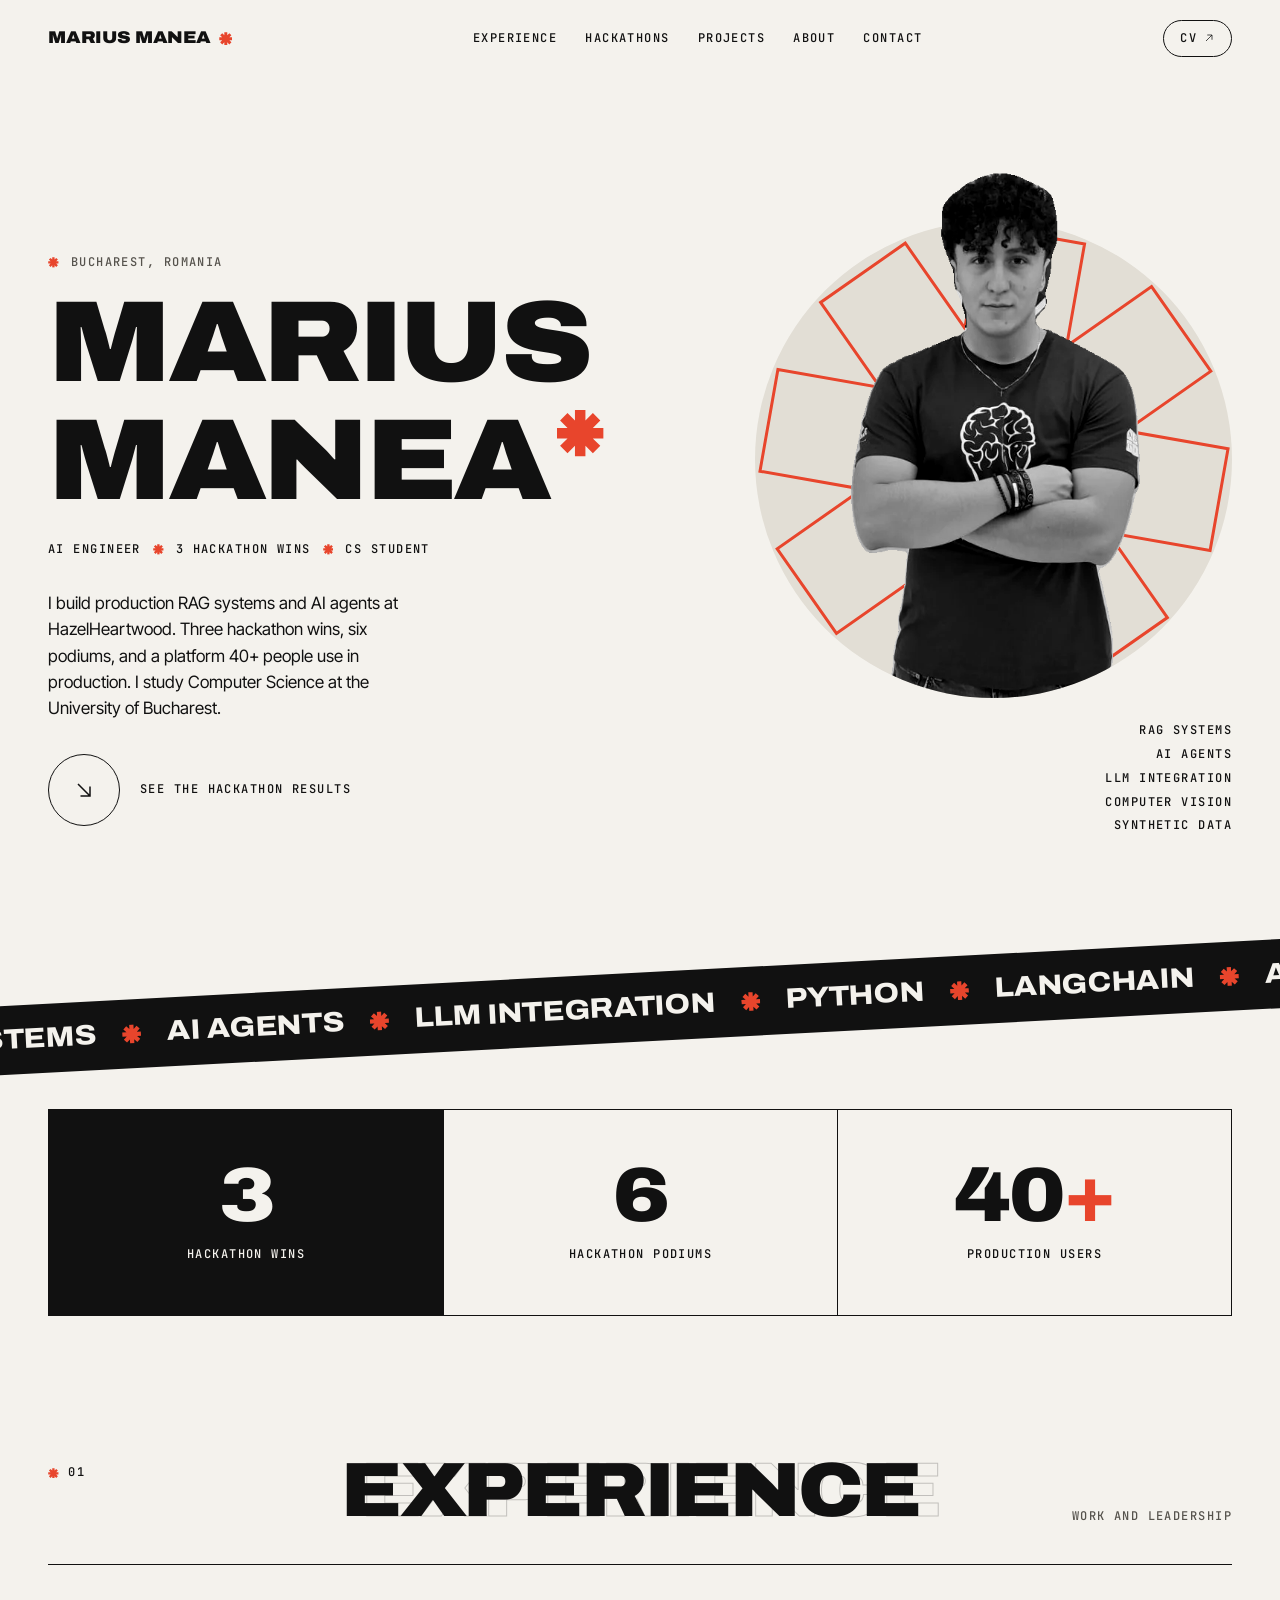
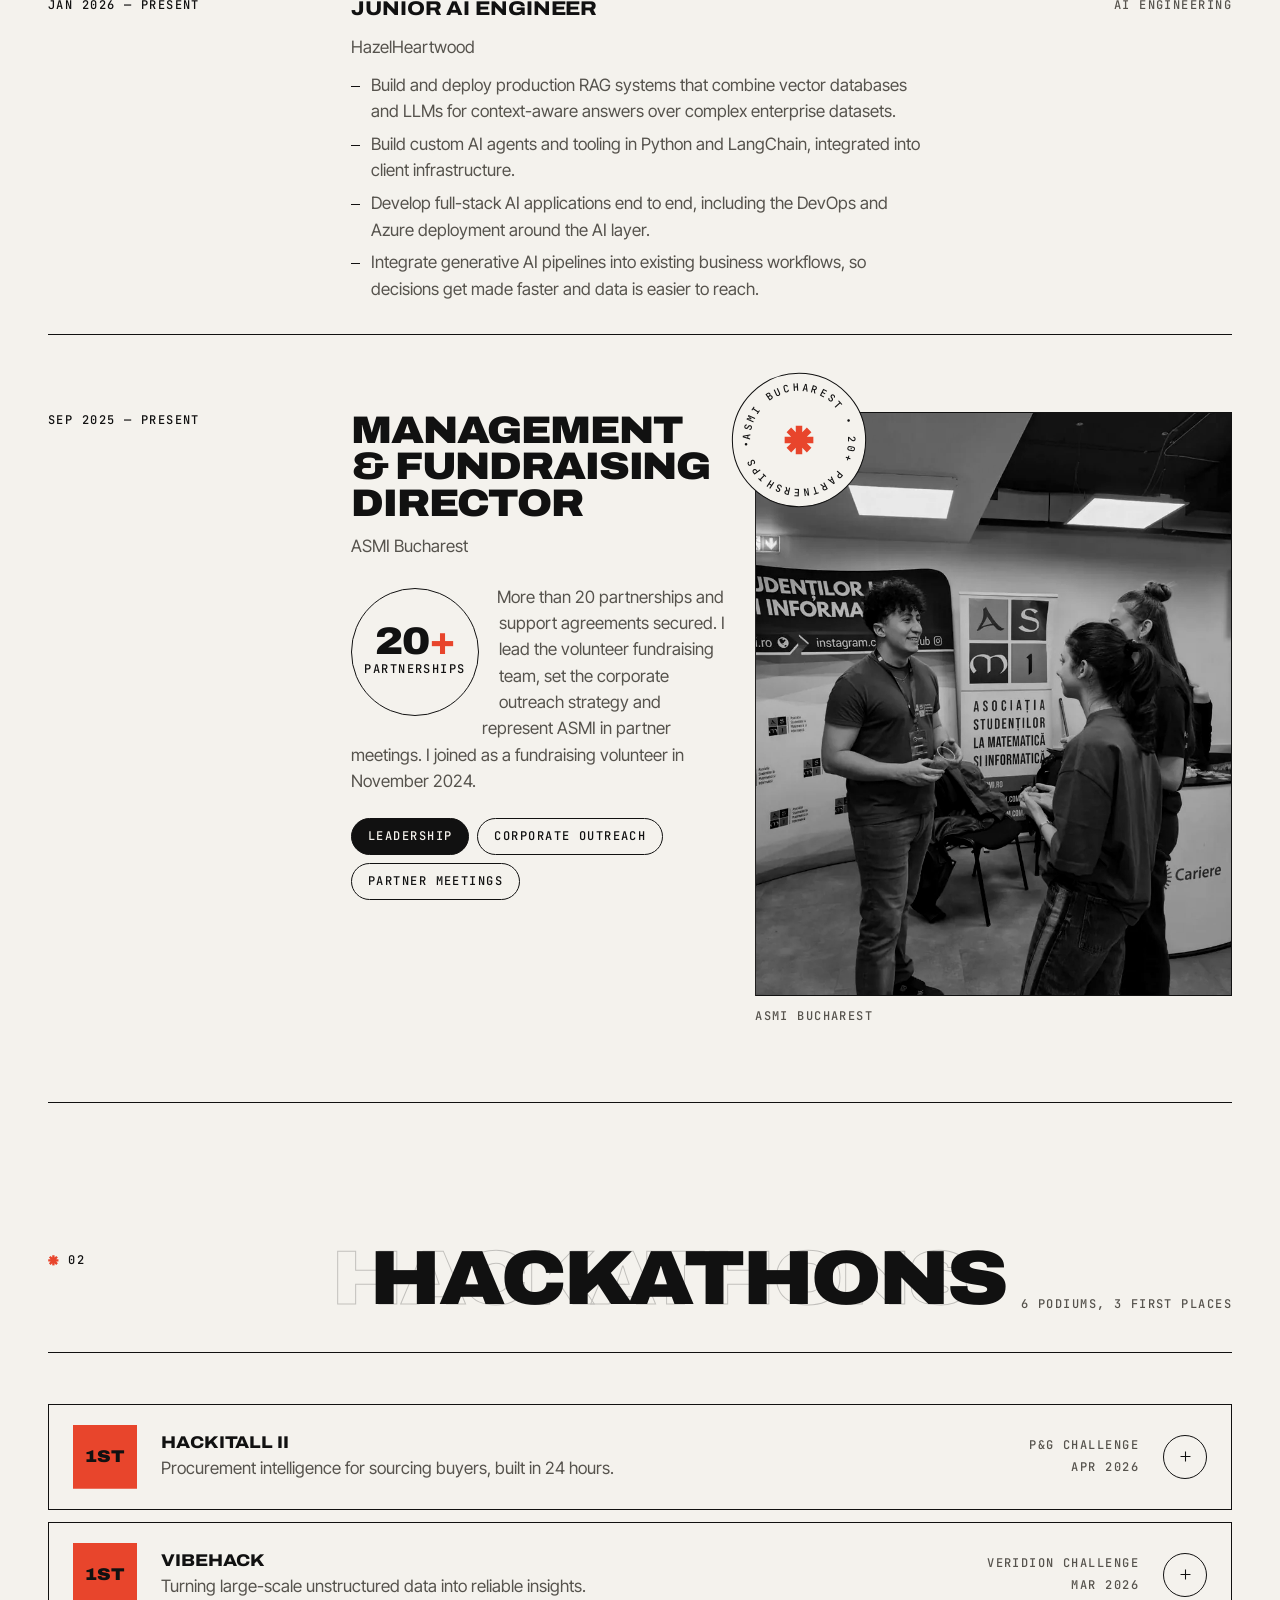
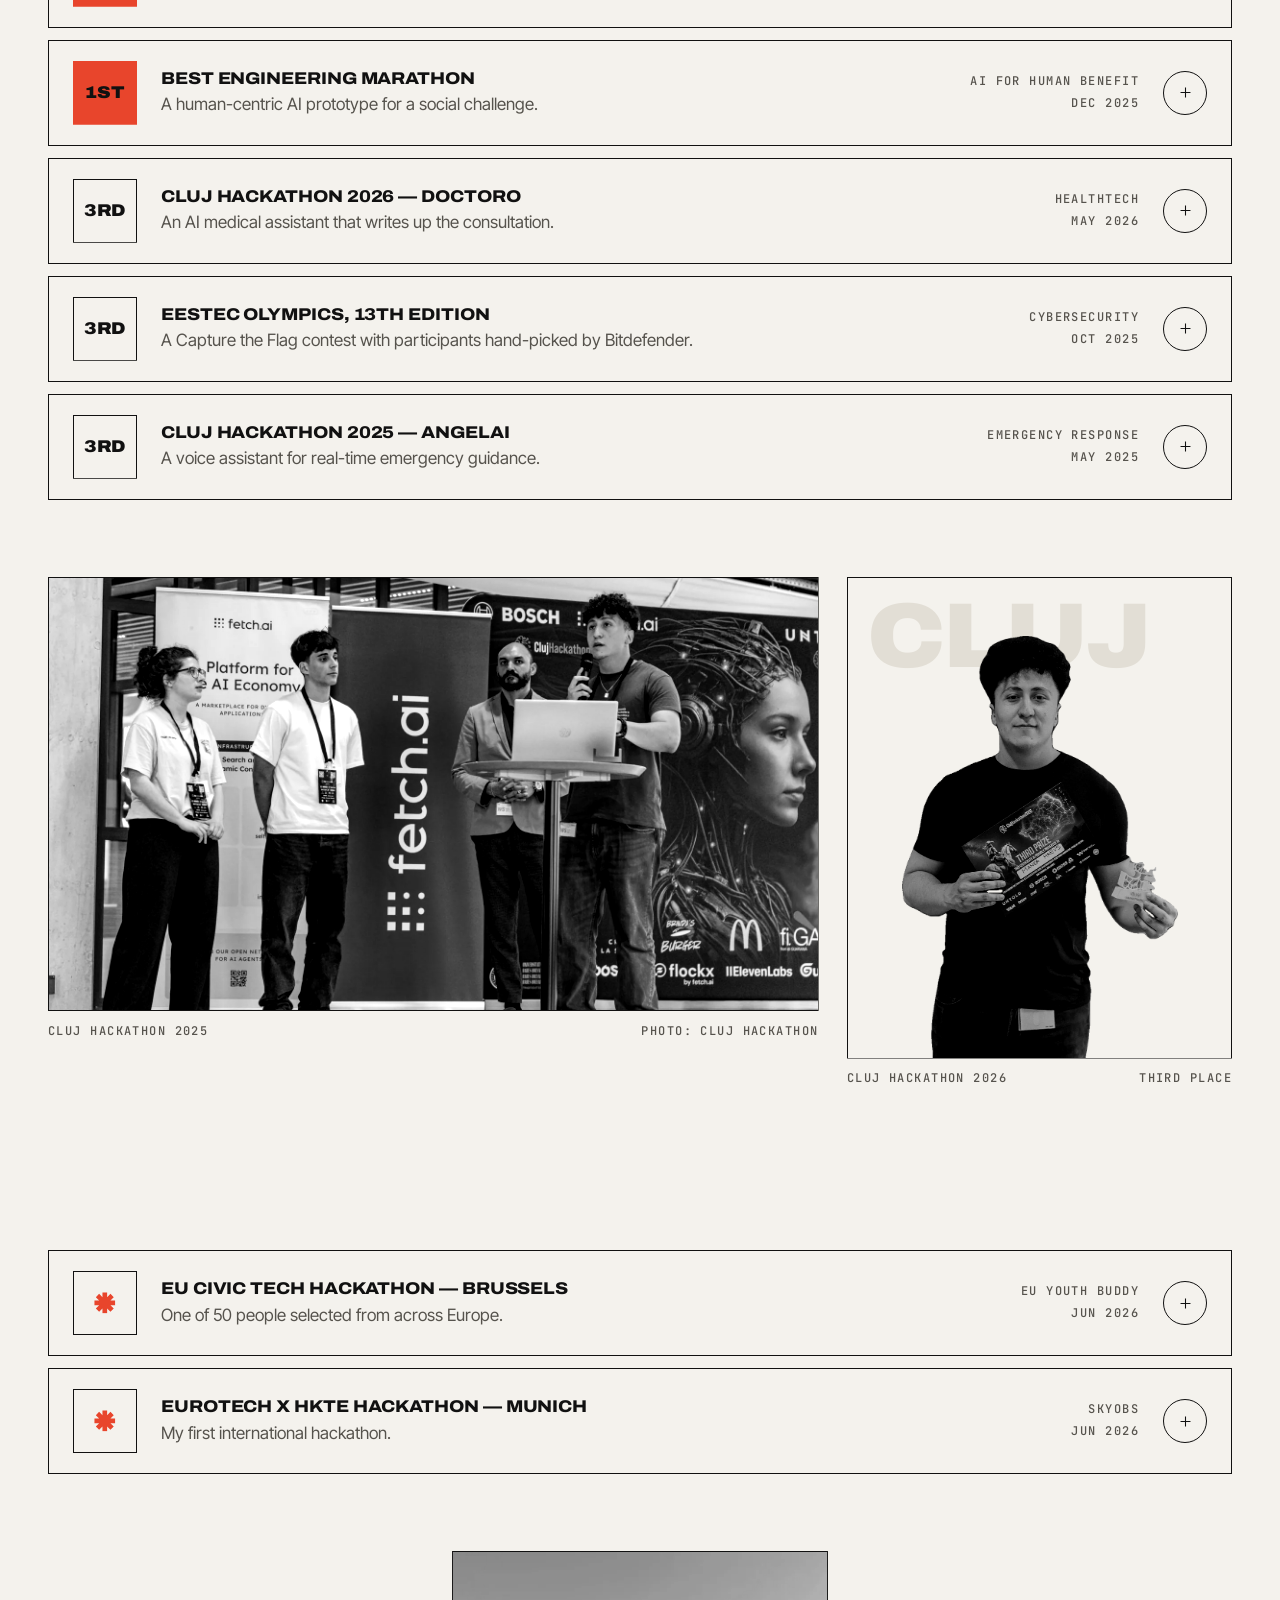
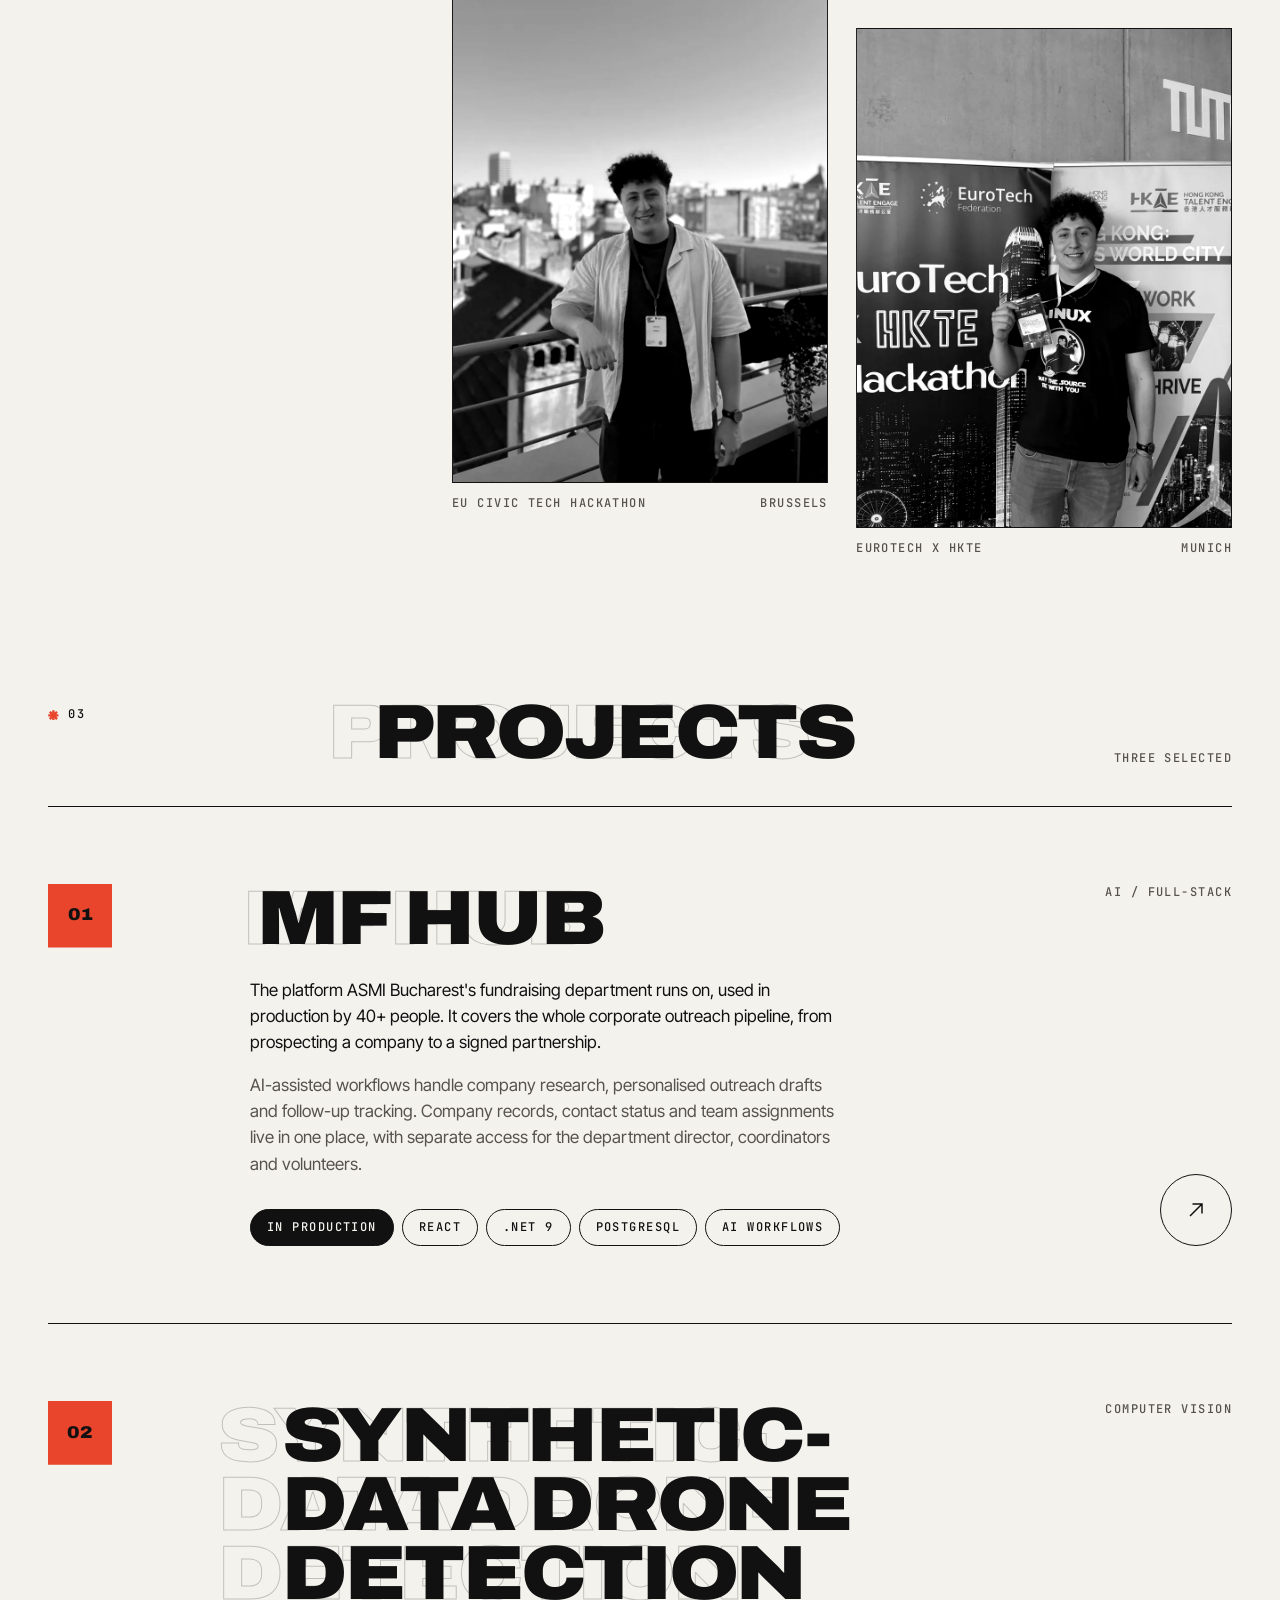
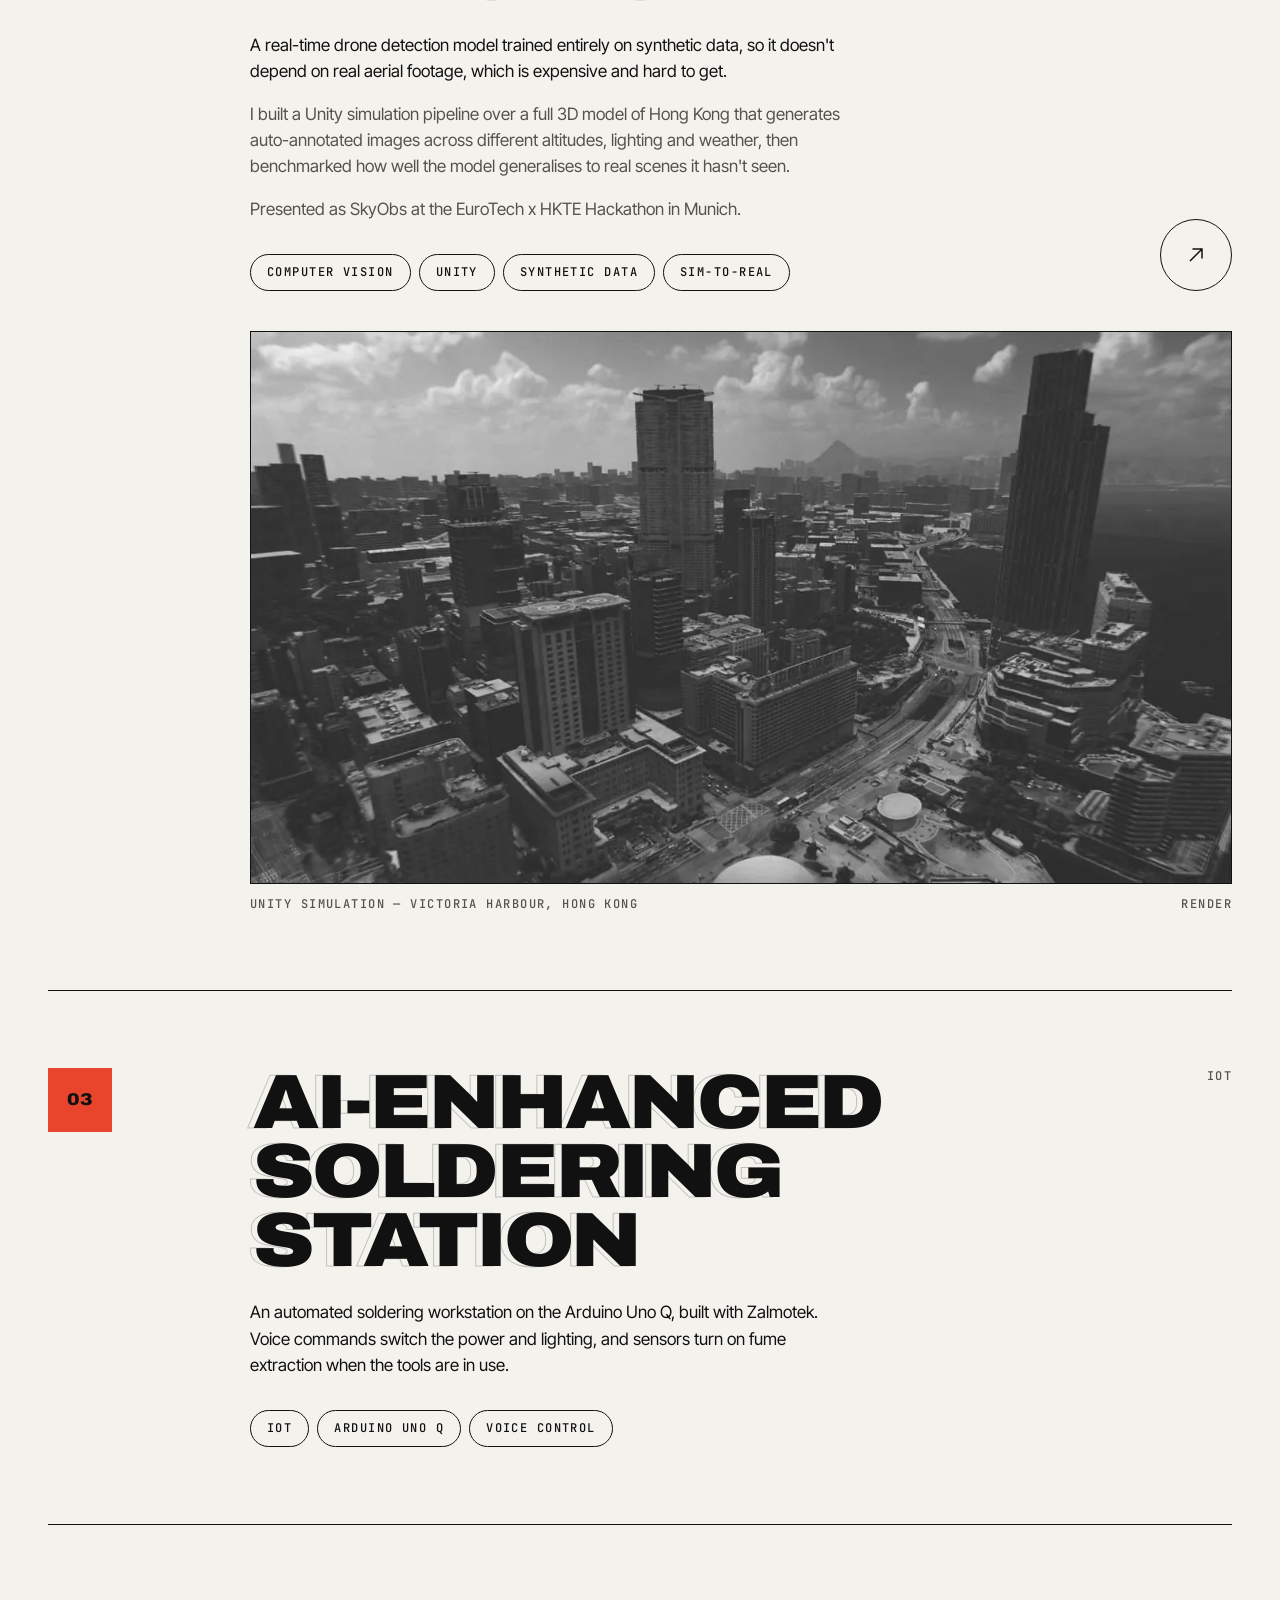
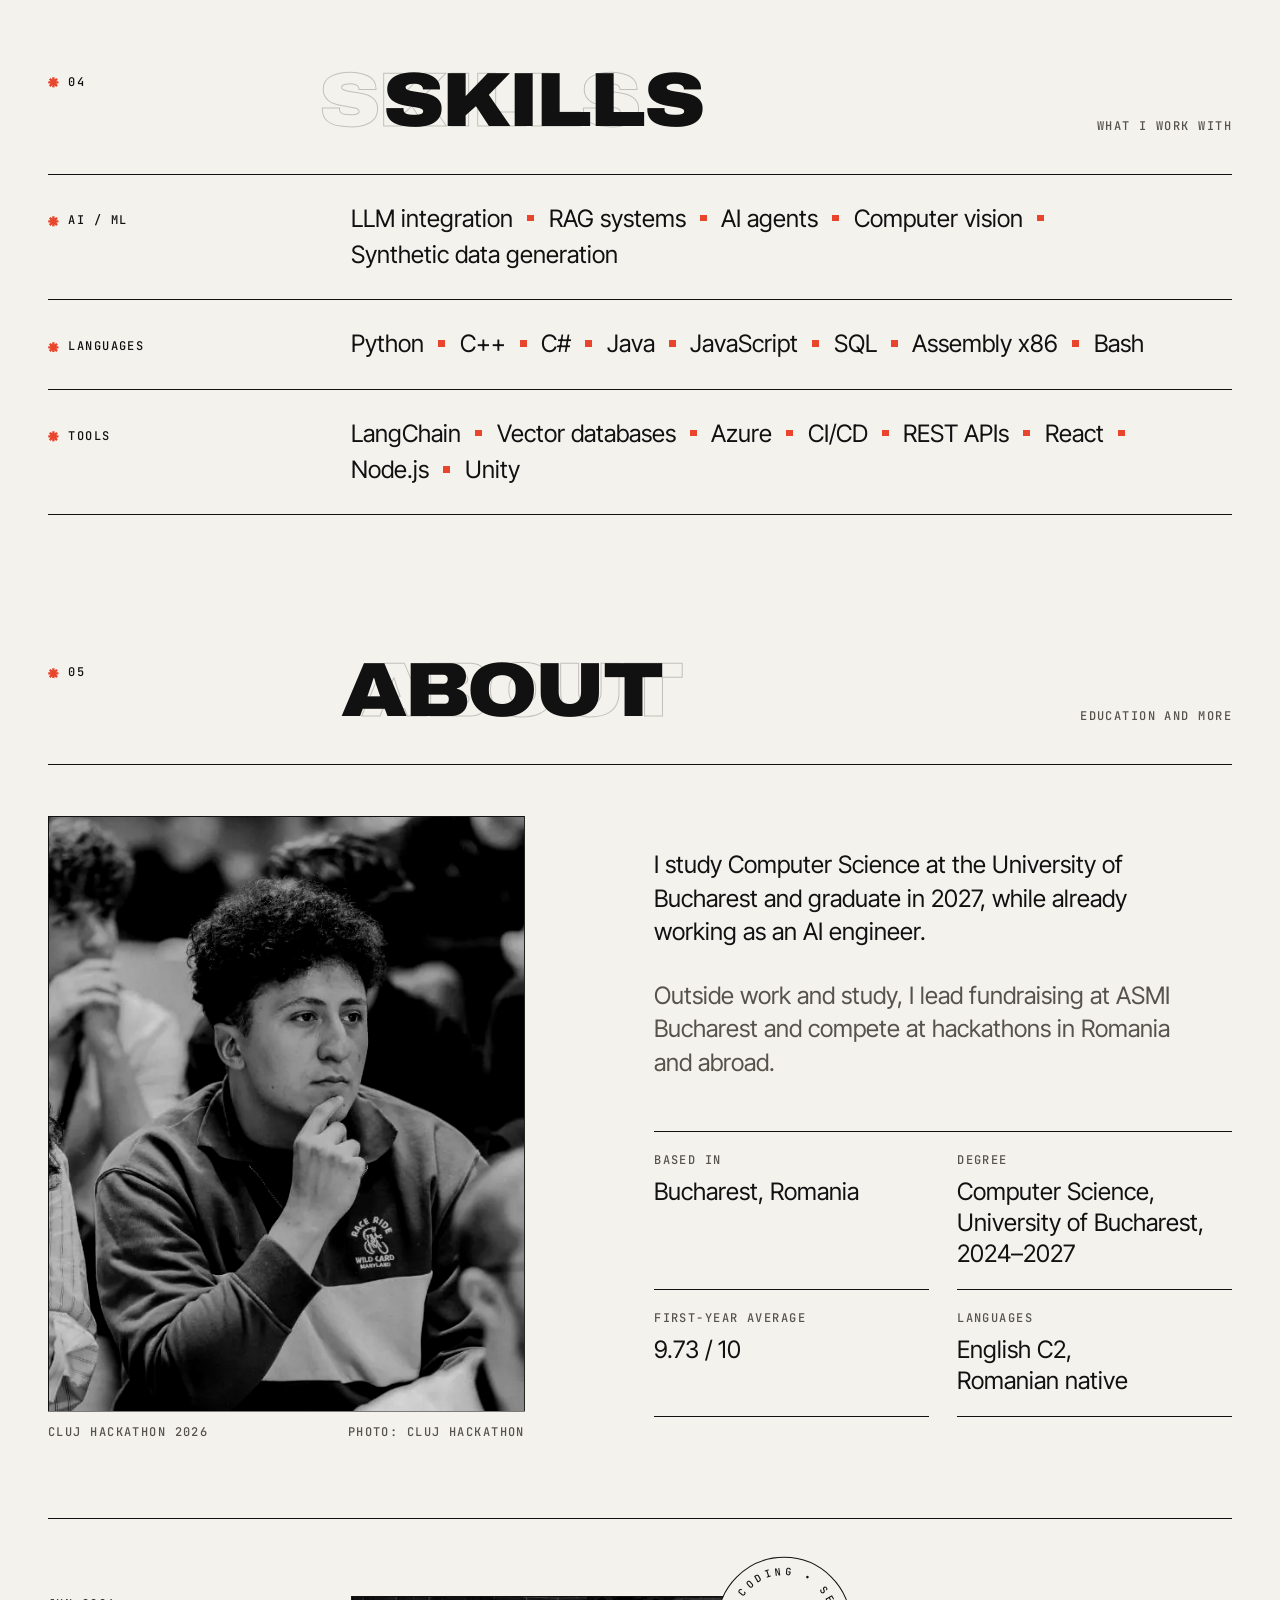
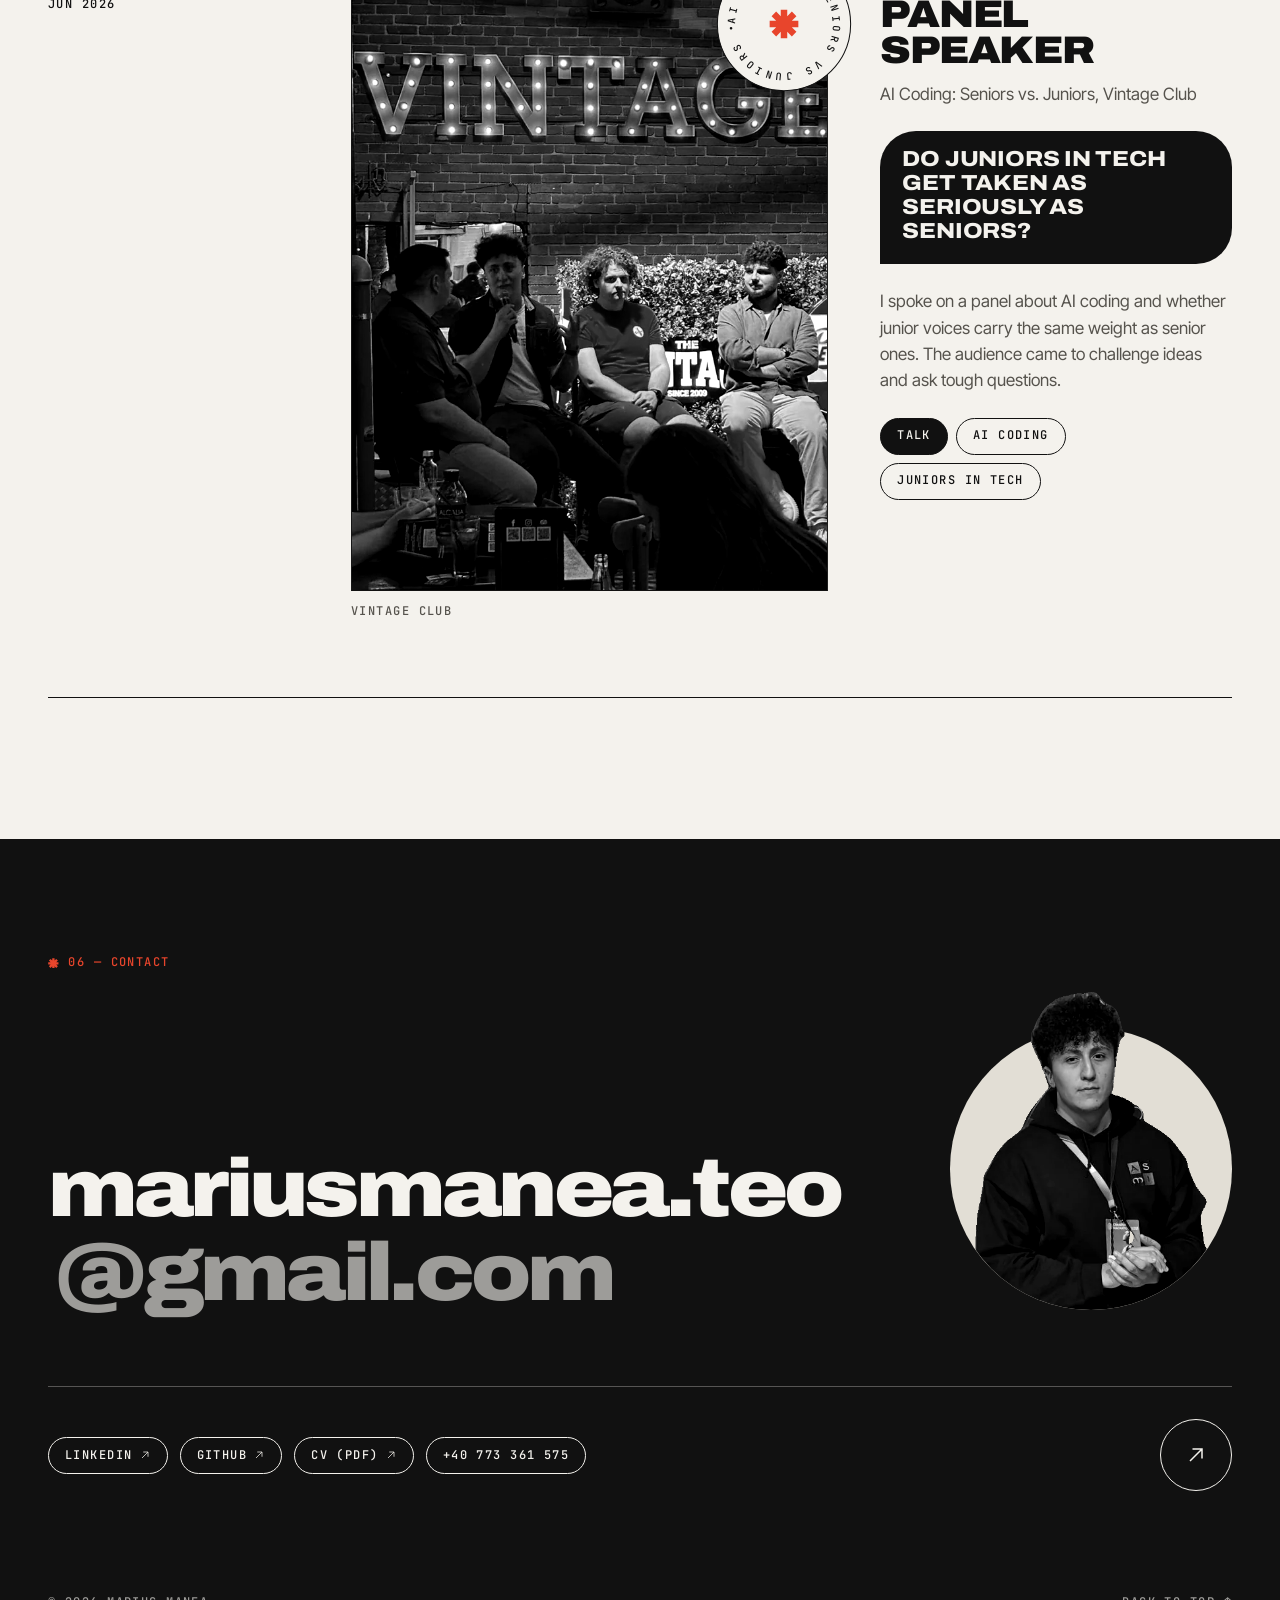
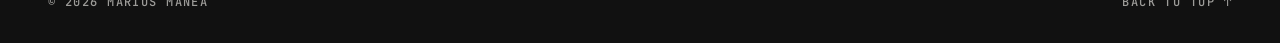
==== index.html @ e38a197a "Feature rows with shaped text, and text parallax The director and panel rows get large photos, a rot" ====
<!doctype html>
<html lang="en" class="no-js">
<head>
  <meta charset="utf-8">
  <meta name="viewport" content="width=device-width, initial-scale=1">
  <title>Marius Manea — AI Engineer in Bucharest</title>
  <meta name="description" content="Junior AI Engineer at HazelHeartwood building production RAG systems and AI agents. Three hackathon wins, six podiums. Computer Science, University of Bucharest.">
  <meta name="theme-color" content="#f4f2ed">
  <link rel="canonical" href="https://marius0g.github.io/">
  <meta property="og:type" content="website">
  <meta property="og:url" content="https://marius0g.github.io/">
  <meta property="og:title" content="Marius Manea — AI Engineer">
  <meta property="og:description" content="RAG systems, AI agents and hackathon builds. Six podiums, three first places.">
  <link rel="icon" href="assets/favicon.svg" type="image/svg+xml">
  <link rel="preload" href="assets/fonts/archivo.woff2" as="font" type="font/woff2" crossorigin>
  <link rel="preload" href="assets/fonts/inter-tight.woff2" as="font" type="font/woff2" crossorigin>
  <link rel="preload" href="assets/fonts/jetbrains-mono.woff2" as="font" type="font/woff2" crossorigin>
  <link rel="stylesheet" href="style.css">
  <script>document.documentElement.classList.replace('no-js', 'js'); if (!matchMedia('(prefers-reduced-motion: reduce)').matches) document.documentElement.classList.add('motion');</script>
  <script src="script.js" defer></script>
</head>
<body>
  <a class="skip-link label" href="#main">Skip to content</a>
  <div class="progress" aria-hidden="true"></div>

  <svg width="0" height="0" style="position:absolute" aria-hidden="true" focusable="false">
    <symbol id="i-star" viewBox="-12 -12 24 24">
      <path vector-effect="non-scaling-stroke" d="M11.5 -2.6L11.5 2.6L6.277 2.6L9.97 6.293L6.293 9.97L2.6 6.277L2.6 11.5L-2.6 11.5L-2.6 6.277L-6.293 9.97L-9.97 6.293L-6.277 2.6L-11.5 2.6L-11.5 -2.6L-6.277 -2.6L-9.97 -6.293L-6.293 -9.97L-2.6 -6.277L-2.6 -11.5L2.6 -11.5L2.6 -6.277L6.293 -9.97L9.97 -6.293L6.277 -2.6Z"/>
    </symbol>
    <symbol id="i-arrow-ne" viewBox="0 0 24 24">
      <path d="M6 18 18 6M8.5 6H18v9.5" fill="none" stroke="currentColor" stroke-width="1.5"/>
    </symbol>
    <symbol id="i-arrow-se" viewBox="0 0 24 24">
      <path d="M6 6l12 12M18 8.5V18H8.5" fill="none" stroke="currentColor" stroke-width="1.5"/>
    </symbol>
    <symbol id="i-arrow-up" viewBox="0 0 24 24">
      <path d="M12 20V4M6 10l6-6 6 6" fill="none" stroke="currentColor" stroke-width="1.5"/>
    </symbol>
    <symbol id="i-plus" viewBox="0 0 24 24">
      <path d="M12 5v14M5 12h14" fill="none" stroke="currentColor" stroke-width="1.5"/>
    </symbol>
  </svg>

  <div class="header-bar">
  <header class="site-header wrap">
    <a class="brand" href="#top">
      <span>Marius Manea</span>
      <svg class="star" aria-hidden="true" focusable="false"><use href="#i-star"/></svg>
    </a>
    <nav class="nav" id="site-nav" aria-label="Sections">
      <a class="link label" href="#experience">Experience</a>
      <a class="link label" href="#hackathons">Hackathons</a>
      <a class="link label" href="#projects">Projects</a>
      <a class="link label" href="#about">About</a>
      <a class="link label" href="#contact">Contact</a>
    </nav>
    <div class="header-actions">
      <a class="pill label" href="documents/marius-manea-cv.pdf" target="_blank" rel="noopener">
        CV <svg class="icon" aria-hidden="true" focusable="false"><use href="#i-arrow-ne"/></svg>
      </a>
      <button class="nav-toggle label" type="button" aria-expanded="false" aria-controls="site-nav">Menu</button>
    </div>
  </header>
  </div>

  <main id="main">

    <!-- Hero -->
    <section class="hero wrap" id="top" aria-labelledby="hero-title">
      <div class="hero__text">
        <p class="hero__eyebrow label muted">
          <svg class="star" aria-hidden="true" focusable="false"><use href="#i-star"/></svg>
          Bucharest, Romania
        </p>
        <h1 class="hero__title display" id="hero-title">
          <span class="mask" data-drift-line="-1"><span class="mask__inner">Marius</span></span>
          <span class="mask" data-drift-line="1"><span class="mask__inner">Manea<svg class="star" aria-hidden="true" focusable="false"><use href="#i-star"/></svg></span></span>
        </h1>
        <p class="hero__roles label">
          <span>AI Engineer</span>
          <svg class="star" aria-hidden="true" focusable="false"><use href="#i-star"/></svg>
          <span>3 hackathon wins</span>
          <svg class="star" aria-hidden="true" focusable="false"><use href="#i-star"/></svg>
          <span>CS Student</span>
        </p>
        <p class="hero__lede">I build production RAG systems and AI agents at HazelHeartwood. Three hackathon wins, six podiums, and a platform 40+ people use in production. I study Computer Science at the University of Bucharest.</p>
        <div class="hero__actions">
          <a class="btn-circle" href="#experience" aria-label="Scroll to Experience">
            <svg class="icon" aria-hidden="true" focusable="false"><use href="#i-arrow-se"/></svg>
          </a>
          <a class="link label" href="#hackathons">See the hackathon results</a>
        </div>
      </div>

      <div class="hero__media">
        <figure class="portrait" style="--portrait-width: 78%">
          <div class="portrait__disc"></div>
          <svg class="portrait__star" aria-hidden="true" focusable="false"><use href="#i-star"/></svg>
          <div class="portrait__clip">
            <picture>
              <source srcset="assets/img/portrait-marius.webp" type="image/webp">
              <img src="assets/img/portrait-marius.png" width="500" height="750" alt="Marius Manea standing with his arms crossed, wearing a dark T-shirt" fetchpriority="high">
            </picture>
          </div>
        </figure>
        <ul class="hero__focus label" aria-label="Focus areas">
          <li>RAG systems</li>
          <li>AI agents</li>
          <li>LLM integration</li>
          <li>Computer vision</li>
          <li>Synthetic data</li>
        </ul>
      </div>
    </section>

    <!-- Marquee (decorative; the same terms are listed under Skills) -->
    <div class="marquee" aria-hidden="true">
      <div class="marquee__band">
        <div class="marquee__track">
          <ul class="marquee__list">
            <li>RAG systems <svg class="star"><use href="#i-star"/></svg></li>
            <li>AI agents <svg class="star"><use href="#i-star"/></svg></li>
            <li>LLM integration <svg class="star"><use href="#i-star"/></svg></li>
            <li>Python <svg class="star"><use href="#i-star"/></svg></li>
            <li>LangChain <svg class="star"><use href="#i-star"/></svg></li>
            <li>Azure <svg class="star"><use href="#i-star"/></svg></li>
            <li>Computer vision <svg class="star"><use href="#i-star"/></svg></li>
            <li>Synthetic data <svg class="star"><use href="#i-star"/></svg></li>
            <li>Unity <svg class="star"><use href="#i-star"/></svg></li>
            <li>React <svg class="star"><use href="#i-star"/></svg></li>
            <li>Node.js <svg class="star"><use href="#i-star"/></svg></li>
            <li>C++ <svg class="star"><use href="#i-star"/></svg></li>
          </ul>
          <ul class="marquee__list">
            <li>RAG systems <svg class="star"><use href="#i-star"/></svg></li>
            <li>AI agents <svg class="star"><use href="#i-star"/></svg></li>
            <li>LLM integration <svg class="star"><use href="#i-star"/></svg></li>
            <li>Python <svg class="star"><use href="#i-star"/></svg></li>
            <li>LangChain <svg class="star"><use href="#i-star"/></svg></li>
            <li>Azure <svg class="star"><use href="#i-star"/></svg></li>
            <li>Computer vision <svg class="star"><use href="#i-star"/></svg></li>
            <li>Synthetic data <svg class="star"><use href="#i-star"/></svg></li>
            <li>Unity <svg class="star"><use href="#i-star"/></svg></li>
            <li>React <svg class="star"><use href="#i-star"/></svg></li>
            <li>Node.js <svg class="star"><use href="#i-star"/></svg></li>
            <li>C++ <svg class="star"><use href="#i-star"/></svg></li>
          </ul>
        </div>
      </div>
    </div>

    <!-- Numbers -->
    <div class="stats-wrap wrap">
      <ul class="stats" aria-label="In numbers" data-reveal="stats">
        <li class="stat stat--ink"><span class="stat__num display">3</span><span class="label">Hackathon wins</span></li>
        <li class="stat"><span class="stat__num display">6</span><span class="label">Hackathon podiums</span></li>
        <li class="stat"><span class="stat__num display">40<span>+</span></span><span class="label">Production users</span></li>
      </ul>
    </div>

    <!-- Experience -->
    <section class="section wrap" id="experience" aria-labelledby="experience-title">
      <header class="section__head" data-reveal="head">
        <p class="section__index label"><svg class="star" aria-hidden="true" focusable="false"><use href="#i-star"/></svg> 01</p>
        <h2 class="section__title display" id="experience-title" data-drift data-ghost="Experience"><span class="mask"><span class="mask__inner">Experience</span></span></h2>
        <p class="section__aside label">Work and leadership</p>
      </header>

      <article class="row" data-reveal>
        <p class="row__when label">Jan 2026 — Present</p>
        <div class="row__main">
          <h3 class="row__title">Junior AI Engineer</h3>
          <p class="row__org">HazelHeartwood</p>
          <ul>
            <li>Build and deploy production RAG systems that combine vector databases and LLMs for context-aware answers over complex enterprise datasets.</li>
            <li>Build custom AI agents and tooling in Python and LangChain, integrated into client infrastructure.</li>
            <li>Develop full-stack AI applications end to end, including the DevOps and Azure deployment around the AI layer.</li>
            <li>Integrate generative AI pipelines into existing business workflows, so decisions get made faster and data is easier to reach.</li>
          </ul>
        </div>
        <div class="row__side"><p class="label muted">AI engineering</p></div>
      </article>

      <article class="row row--feature" data-reveal>
        <p class="row__when label">Sep 2025 — Present</p>
        <div class="feature__text">
          <h3 class="feature__title display">Management &amp; Fundraising Director</h3>
          <p class="row__org">ASMI Bucharest</p>
          <div class="feature__body">
            <div class="stat-disc" aria-hidden="true">
              <span class="stat-disc__num display">20<span>+</span></span>
              <span class="label">Partnerships</span>
            </div>
            <p>More than 20 partnerships and support agreements secured. I lead the volunteer fundraising team, set the corporate outreach strategy and represent ASMI in partner meetings. I joined as a fundraising volunteer in November 2024.</p>
          </div>
          <ul class="tags label" aria-label="Focus">
            <li class="tag tag--solid">Leadership</li>
            <li class="tag">Corporate outreach</li>
            <li class="tag">Partner meetings</li>
          </ul>
        </div>
        <figure class="feature__photo photo" data-reveal="media">
          <div class="feature__media">
            <div class="photo__frame">
              <picture>
                <source srcset="assets/img/asmi-bucharest-stand.webp" type="image/webp">
                <img src="assets/img/asmi-bucharest-stand.jpg" width="760" height="932" loading="lazy" alt="Marius talking with students at the ASMI Bucharest stand">
              </picture>
            </div>
            <svg class="badge" viewBox="0 0 200 200" aria-hidden="true" focusable="false">
              <circle class="badge__disc" cx="100" cy="100" r="98"/>
              <g class="badge__ring">
                <path id="badge-path-asmi" d="M100,100 m-72,0 a72,72 0 1,1 144,0 a72,72 0 1,1 -144,0" fill="none"/>
                <text><textPath href="#badge-path-asmi" textLength="450" lengthAdjust="spacing">ASMI BUCHAREST • 20+ PARTNERSHIPS • </textPath></text>
              </g>
              <use class="badge__star" href="#i-star" x="78" y="78" width="44" height="44"/>
            </svg>
          </div>
          <figcaption class="label"><span>ASMI Bucharest</span></figcaption>
        </figure>
      </article>
    </section>

    <!-- Hackathons -->
    <section class="section wrap" id="hackathons" aria-labelledby="hackathons-title">
      <header class="section__head" data-reveal="head">
        <p class="section__index label"><svg class="star" aria-hidden="true" focusable="false"><use href="#i-star"/></svg> 02</p>
        <h2 class="section__title display" id="hackathons-title" data-drift data-ghost="Hackathons"><span class="mask"><span class="mask__inner">Hackathons</span></span></h2>
        <p class="section__aside label">6 podiums, 3 first places</p>
      </header>

      <div class="awards">
        <details class="award" data-reveal>
          <summary class="award__summary">
            <span class="place" aria-label="First place">1st</span>
            <span class="award__text">
              <span class="award__title">Hackitall II</span>
              <span class="award__line">Procurement intelligence for sourcing buyers, built in 24 hours.</span>
            </span>
            <span class="award__meta label"><span>P&amp;G challenge</span><span>Apr 2026</span></span>
            <span class="toggle" aria-hidden="true"><svg class="icon"><use href="#i-plus"/></svg></span>
          </summary>
          <div class="award__body">
            <p>An AI system that pulls supplier data and risk signals out of unstructured public datasets. Every insight links back to the evidence behind it, so a buyer can check it before acting. Designed, prototyped and pitched in 24 hours.</p>
          </div>
        </details>

        <details class="award" data-reveal>
          <summary class="award__summary">
            <span class="place" aria-label="First place">1st</span>
            <span class="award__text">
              <span class="award__title">VibeHack</span>
              <span class="award__line">Turning large-scale unstructured data into reliable insights.</span>
            </span>
            <span class="award__meta label"><span>Veridion challenge</span><span>Mar 2026</span></span>
            <span class="toggle" aria-hidden="true"><svg class="icon"><use href="#i-plus"/></svg></span>
          </summary>
          <div class="award__body">
            <p>A data intelligence challenge set by Veridion, won with a production-ready prototype that turns unstructured data into reliable insights, built with algorithmic efficiency as the main constraint.</p>
          </div>
        </details>

        <details class="award" data-reveal>
          <summary class="award__summary">
            <span class="place" aria-label="First place">1st</span>
            <span class="award__text">
              <span class="award__title">Best Engineering Marathon</span>
              <span class="award__line">A human-centric AI prototype for a social challenge.</span>
            </span>
            <span class="award__meta label"><span>AI for Human Benefit</span><span>Dec 2025</span></span>
            <span class="toggle" aria-hidden="true"><svg class="icon"><use href="#i-plus"/></svg></span>
          </summary>
          <div class="award__body">
            <p>Designed and prototyped an AI solution to a social challenge, combining rapid prototyping with user-centred design under competition constraints.</p>
          </div>
        </details>

        <details class="award" data-reveal>
          <summary class="award__summary">
            <span class="place place--third" aria-label="Third place">3rd</span>
            <span class="award__text">
              <span class="award__title">Cluj Hackathon 2026 — DoctoRO</span>
              <span class="award__line">An AI medical assistant that writes up the consultation.</span>
            </span>
            <span class="award__meta label"><span>HealthTech</span><span>May 2026</span></span>
            <span class="toggle" aria-hidden="true"><svg class="icon"><use href="#i-plus"/></svg></span>
          </summary>
          <div class="award__body">
            <p>DoctoRO transcribes a live consultation and generates the structured fisa consultatiei, cutting the time a doctor spends on paperwork for each patient. QR-based record ownership gives patients portable access to their full medical history. It was my second podium in a row at Cluj Hackathon.</p>
          </div>
        </details>

        <details class="award" data-reveal>
          <summary class="award__summary">
            <span class="place place--third" aria-label="Third place">3rd</span>
            <span class="award__text">
              <span class="award__title">EESTEC Olympics, 13th edition</span>
              <span class="award__line">A Capture the Flag contest with participants hand-picked by Bitdefender.</span>
            </span>
            <span class="award__meta label"><span>Cybersecurity</span><span>Oct 2025</span></span>
            <span class="toggle" aria-hidden="true"><svg class="icon"><use href="#i-plus"/></svg></span>
          </summary>
          <div class="award__body">
            <p>I exploited and patched real vulnerabilities in networked systems, keeping protection modules hardened while they were under attack and breaking into competitors' services, over two stages and more than 20 hours.</p>
          </div>
        </details>

        <details class="award" data-reveal>
          <summary class="award__summary">
            <span class="place place--third" aria-label="Third place">3rd</span>
            <span class="award__text">
              <span class="award__title">Cluj Hackathon 2025 — AngelAI</span>
              <span class="award__line">A voice assistant for real-time emergency guidance.</span>
            </span>
            <span class="award__meta label"><span>Emergency response</span><span>May 2025</span></span>
            <span class="toggle" aria-hidden="true"><svg class="icon"><use href="#i-plus"/></svg></span>
          </summary>
          <div class="award__body">
            <p>AngelAI talks people through an emergency, hands-free, using ElevenLabs voice interaction. It runs on the web and Android, built with React, Node and the Google Maps API, and knows the emergency numbers for more than 30 countries.</p>
          </div>
        </details>
      </div>

      <div class="media-pair">
        <figure class="photo" data-reveal="media">
          <div class="photo__frame">
            <picture>
              <source srcset="assets/img/clujhackathon-2025-pitch.webp" type="image/webp">
              <img src="assets/img/clujhackathon-2025-pitch.jpg" width="1600" height="900" loading="lazy" alt="Marius presenting at a podium with a laptop at Cluj Hackathon 2025">
            </picture>
          </div>
          <figcaption class="label"><span>Cluj Hackathon 2025</span><span>Photo: Cluj Hackathon</span></figcaption>
        </figure>
        <figure class="photo" data-reveal="media" data-parallax="0.06">
          <div class="poster" data-word="Cluj" style="--word-size: 24cqi; --cut-width: 72%">
            <picture>
              <source srcset="assets/img/cutout-cluj-2026-third-place.webp" type="image/webp">
              <img src="assets/img/cutout-cluj-2026-third-place.png" width="720" height="1101" loading="lazy" alt="Marius holding his third prize certificate and trophy from Cluj Hackathon 2026">
            </picture>
          </div>
          <figcaption class="label"><span>Cluj Hackathon 2026</span><span>Third place</span></figcaption>
        </figure>
      </div>

      <div class="subhead" data-reveal>
        <h3 class="subhead__title label"><svg class="star" aria-hidden="true" focusable="false"><use href="#i-star"/></svg> Selected to compete</h3>
        <p class="label muted">International</p>
      </div>

      <div class="awards">
        <details class="award" data-reveal>
          <summary class="award__summary">
            <span class="place place--selected" aria-label="Selected"><svg class="star" aria-hidden="true"><use href="#i-star"/></svg></span>
            <span class="award__text">
              <span class="award__title">EU Civic Tech Hackathon — Brussels</span>
              <span class="award__line">One of 50 people selected from across Europe.</span>
            </span>
            <span class="award__meta label"><span>EU Youth Buddy</span><span>Jun 2026</span></span>
            <span class="toggle" aria-hidden="true"><svg class="icon"><use href="#i-plus"/></svg></span>
          </summary>
          <div class="award__body">
            <p>Two days of building, with a look at how the European Commission works from the inside. The project was EU Youth Buddy: you ask a frog mascot about EU opportunities by voice, it answers from official EU sources, then fills in the real sign-up form for you in an in-app browser. The form-filling is the part I'm proudest of.</p>
            <a class="link label" href="https://github.com/Marius0G/CivicTech" target="_blank" rel="noopener">Code on GitHub ↗</a>
          </div>
        </details>

        <details class="award" data-reveal>
          <summary class="award__summary">
            <span class="place place--selected" aria-label="Selected"><svg class="star" aria-hidden="true"><use href="#i-star"/></svg></span>
            <span class="award__text">
              <span class="award__title">EuroTech x HKTE Hackathon — Munich</span>
              <span class="award__line">My first international hackathon.</span>
            </span>
            <span class="award__meta label"><span>SkyObs</span><span>Jun 2026</span></span>
            <span class="toggle" aria-hidden="true"><svg class="icon"><use href="#i-plus"/></svg></span>
          </summary>
          <div class="award__body">
            <p>SkyObs is a privacy-first drone monitoring system that uses edge computer vision and real-time triangulation, simulated in a real-world 3D environment in Unity. Selected to compete from applicants across Europe.</p>
            <a class="link label" href="#project-drone">See the drone detection project ↘</a>
          </div>
        </details>
      </div>

      <div class="gallery">
        <figure class="photo" data-reveal="media">
          <div class="photo__frame">
            <picture>
              <source srcset="assets/img/eu-civic-tech-brussels.webp" type="image/webp">
              <img src="assets/img/eu-civic-tech-brussels.jpg" width="840" height="1192" loading="lazy" alt="Marius on a rooftop in Brussels during the EU Civic Tech Hackathon">
            </picture>
          </div>
          <figcaption class="label"><span>EU Civic Tech Hackathon</span><span>Brussels</span></figcaption>
        </figure>
        <figure class="photo" data-reveal="media" data-parallax="0.1">
          <div class="photo__frame">
            <picture>
              <source srcset="assets/img/eurotech-hkte-munich.webp" type="image/webp">
              <img src="assets/img/eurotech-hkte-munich.jpg" width="840" height="1120" loading="lazy" alt="Marius holding his hacker badge in front of the EuroTech x HKTE Hackathon banners in Munich">
            </picture>
          </div>
          <figcaption class="label"><span>EuroTech x HKTE</span><span>Munich</span></figcaption>
        </figure>
      </div>
    </section>

    <!-- Projects -->
    <section class="section wrap" id="projects" aria-labelledby="projects-title">
      <header class="section__head" data-reveal="head">
        <p class="section__index label"><svg class="star" aria-hidden="true" focusable="false"><use href="#i-star"/></svg> 03</p>
        <h2 class="section__title display" id="projects-title" data-drift data-ghost="Projects"><span class="mask"><span class="mask__inner">Projects</span></span></h2>
        <p class="section__aside label">Three selected</p>
      </header>

      <article class="project" data-reveal>
        <p class="project__num" aria-hidden="true">01</p>
        <div class="project__main">
          <h3 class="project__title display" data-drift data-ghost="MF Hub">MF Hub</h3>
          <p class="project__desc">The platform ASMI Bucharest's fundraising department runs on, used in production by 40+ people. It covers the whole corporate outreach pipeline, from prospecting a company to a signed partnership.</p>
          <p class="project__desc">AI-assisted workflows handle company research, personalised outreach drafts and follow-up tracking. Company records, contact status and team assignments live in one place, with separate access for the department director, coordinators and volunteers.</p>
          <ul class="tags label" aria-label="Stack">
            <li class="tag tag--solid">In production</li>
            <li class="tag">React</li>
            <li class="tag">.NET 9</li>
            <li class="tag">PostgreSQL</li>
            <li class="tag">AI workflows</li>
          </ul>
        </div>
        <div class="project__side">
          <p class="label">AI / Full-stack</p>
          <a class="btn-circle" href="https://github.com/Marius0G/mf-hub" target="_blank" rel="noopener" aria-label="MF Hub on GitHub">
            <svg class="icon" aria-hidden="true" focusable="false"><use href="#i-arrow-ne"/></svg>
          </a>
        </div>
      </article>

      <article class="project" id="project-drone" data-reveal>
        <p class="project__num" aria-hidden="true">02</p>
        <div class="project__main">
          <h3 class="project__title display" data-drift data-ghost="Synthetic-data drone detection">Synthetic-data drone detection</h3>
          <p class="project__desc">A real-time drone detection model trained entirely on synthetic data, so it doesn't depend on real aerial footage, which is expensive and hard to get.</p>
          <p class="project__desc">I built a Unity simulation pipeline over a full 3D model of Hong Kong that generates auto-annotated images across different altitudes, lighting and weather, then benchmarked how well the model generalises to real scenes it hasn't seen.</p>
          <p class="project__desc">Presented as SkyObs at the EuroTech x HKTE Hackathon in Munich.</p>
          <ul class="tags label" aria-label="Stack">
            <li class="tag">Computer vision</li>
            <li class="tag">Unity</li>
            <li class="tag">Synthetic data</li>
            <li class="tag">Sim-to-real</li>
          </ul>
        </div>
        <div class="project__side">
          <p class="label">Computer vision</p>
          <a class="btn-circle" href="https://github.com/Mosquito-Control/system5-unity-simulation" target="_blank" rel="noopener" aria-label="Drone detection simulation on GitHub">
            <svg class="icon" aria-hidden="true" focusable="false"><use href="#i-arrow-ne"/></svg>
          </a>
        </div>
        <figure class="project__media photo" data-reveal="media">
          <div class="photo__frame">
            <picture>
              <source srcset="assets/img/unity-hongkong-simulation.webp" type="image/webp">
              <img src="assets/img/unity-hongkong-simulation.jpg" width="1236" height="695" loading="lazy" alt="Aerial view of the Unity simulation: high-rise towers and streets along Victoria Harbour, Hong Kong">
            </picture>
          </div>
          <figcaption class="label"><span>Unity simulation — Victoria Harbour, Hong Kong</span><span>Render</span></figcaption>
        </figure>
      </article>

      <article class="project" data-reveal>
        <p class="project__num" aria-hidden="true">03</p>
        <div class="project__main">
          <h3 class="project__title display" data-drift data-ghost="AI-enhanced soldering station">AI-enhanced soldering station</h3>
          <p class="project__desc">An automated soldering workstation on the Arduino Uno Q, built with Zalmotek. Voice commands switch the power and lighting, and sensors turn on fume extraction when the tools are in use.</p>
          <ul class="tags label" aria-label="Stack">
            <li class="tag">IoT</li>
            <li class="tag">Arduino Uno Q</li>
            <li class="tag">Voice control</li>
          </ul>
        </div>
        <div class="project__side">
          <p class="label">IoT</p>
        </div>
      </article>
    </section>

    <!-- Skills -->
    <section class="section wrap" id="skills" aria-labelledby="skills-title">
      <header class="section__head" data-reveal="head">
        <p class="section__index label"><svg class="star" aria-hidden="true" focusable="false"><use href="#i-star"/></svg> 04</p>
        <h2 class="section__title display" id="skills-title" data-drift data-ghost="Skills"><span class="mask"><span class="mask__inner">Skills</span></span></h2>
        <p class="section__aside label">What I work with</p>
      </header>

      <dl>
        <div class="skill" data-reveal>
          <dt class="label"><svg class="star" aria-hidden="true" focusable="false"><use href="#i-star"/></svg> AI / ML</dt>
          <dd>
            <ul>
              <li>LLM integration</li>
              <li>RAG systems</li>
              <li>AI agents</li>
              <li>Computer vision</li>
              <li>Synthetic data generation</li>
            </ul>
          </dd>
        </div>
        <div class="skill" data-reveal>
          <dt class="label"><svg class="star" aria-hidden="true" focusable="false"><use href="#i-star"/></svg> Languages</dt>
          <dd>
            <ul>
              <li>Python</li>
              <li>C++</li>
              <li>C#</li>
              <li>Java</li>
              <li>JavaScript</li>
              <li>SQL</li>
              <li>Assembly x86</li>
              <li>Bash</li>
            </ul>
          </dd>
        </div>
        <div class="skill" data-reveal>
          <dt class="label"><svg class="star" aria-hidden="true" focusable="false"><use href="#i-star"/></svg> Tools</dt>
          <dd>
            <ul>
              <li>LangChain</li>
              <li>Vector databases</li>
              <li>Azure</li>
              <li>CI/CD</li>
              <li>REST APIs</li>
              <li>React</li>
              <li>Node.js</li>
              <li>Unity</li>
            </ul>
          </dd>
        </div>
      </dl>
    </section>
    <!-- About -->
    <section class="section wrap" id="about" aria-labelledby="about-title">
      <header class="section__head" data-reveal="head">
        <p class="section__index label"><svg class="star" aria-hidden="true" focusable="false"><use href="#i-star"/></svg> 05</p>
        <h2 class="section__title display" id="about-title" data-drift data-ghost="About"><span class="mask"><span class="mask__inner">About</span></span></h2>
        <p class="section__aside label">Education and more</p>
      </header>

      <div class="about">
        <figure class="about__photo photo" data-reveal="media" data-parallax="-0.05">
          <div class="photo__frame">
            <picture>
              <source srcset="assets/img/clujhackathon-2026-audience.webp" type="image/webp">
              <img src="assets/img/clujhackathon-2026-audience.jpg" width="548" height="685" loading="lazy" alt="Marius in the audience at Cluj Hackathon 2026, listening with his hand on his chin">
            </picture>
          </div>
          <figcaption class="label"><span>Cluj Hackathon 2026</span><span>Photo: Cluj Hackathon</span></figcaption>
        </figure>

        <div class="about__body" data-reveal>
          <p>I study Computer Science at the University of Bucharest and graduate in 2027, while already working as an AI engineer.</p>
          <p>Outside work and study, I lead fundraising at ASMI Bucharest and compete at hackathons in Romania and abroad.</p>
          <dl class="facts">
            <div><dt class="label muted">Based in</dt><dd>Bucharest, Romania</dd></div>
            <div><dt class="label muted">Degree</dt><dd>Computer Science, University of Bucharest, 2024–2027</dd></div>
            <div><dt class="label muted">First-year average</dt><dd>9.73 / 10</dd></div>
            <div><dt class="label muted">Languages</dt><dd>English C2, Romanian native</dd></div>
          </dl>
        </div>
      </div>

      <article class="row row--feature row--flip" data-reveal>
        <p class="row__when label">Jun 2026</p>
        <div class="feature__text">
          <h3 class="feature__title display">Panel speaker</h3>
          <p class="row__org">AI Coding: Seniors vs. Juniors, Vintage Club</p>
          <p class="bubble">Do juniors in tech get taken as seriously as seniors?</p>
          <p class="feature__copy">I spoke on a panel about AI coding and whether junior voices carry the same weight as senior ones. The audience came to challenge ideas and ask tough questions.</p>
          <ul class="tags label" aria-label="Topics">
            <li class="tag tag--solid">Talk</li>
            <li class="tag">AI coding</li>
            <li class="tag">Juniors in tech</li>
          </ul>
        </div>
        <figure class="feature__photo photo" data-reveal="media">
          <div class="feature__media">
            <div class="photo__frame">
              <picture>
                <source srcset="assets/img/vintage-panel-talk.webp" type="image/webp">
                <img src="assets/img/vintage-panel-talk.jpg" width="720" height="900" loading="lazy" alt="Marius speaking into a microphone on a panel, under a lit Vintage sign">
              </picture>
            </div>
            <svg class="badge" viewBox="0 0 200 200" aria-hidden="true" focusable="false">
              <circle class="badge__disc" cx="100" cy="100" r="98"/>
              <g class="badge__ring">
                <path id="badge-path-panel" d="M100,100 m-72,0 a72,72 0 1,1 144,0 a72,72 0 1,1 -144,0" fill="none"/>
                <text><textPath href="#badge-path-panel" textLength="450" lengthAdjust="spacing">AI CODING • SENIORS VS JUNIORS • </textPath></text>
              </g>
              <use class="badge__star" href="#i-star" x="78" y="78" width="44" height="44"/>
            </svg>
          </div>
          <figcaption class="label"><span>Vintage Club</span></figcaption>
        </figure>
      </article>
    </section>

  </main>

  <!-- Contact -->
  <footer class="contact" id="contact" aria-labelledby="contact-title">
    <div class="wrap">
      <h2 class="contact__index label" id="contact-title"><svg class="star" aria-hidden="true" focusable="false"><use href="#i-star"/></svg> 06 — Contact</h2>

      <div class="contact__top" data-reveal="head">
        <a class="contact__email display link" href="mailto:mariusmanea.teo@gmail.com">
          <span class="mask" data-drift-line="1"><span class="mask__inner">mariusmanea.teo</span></span><span class="mask" data-drift-line="-1"><span class="mask__inner">@gmail.com</span></span>
        </a>
        <figure class="portrait contact__portrait" style="--portrait-width: 82%" data-parallax="0.06">
          <div class="portrait__disc"></div>
          <div class="portrait__clip">
            <picture>
              <source srcset="assets/img/cutout-craiova.webp" type="image/webp">
              <img src="assets/img/cutout-craiova.png" width="377" height="519" loading="lazy" alt="Portrait of Marius Manea">
            </picture>
          </div>
        </figure>
      </div>

      <div class="contact__row">
        <ul class="contact__links">
          <li><a class="pill label" href="https://www.linkedin.com/in/mariusmanea05/" target="_blank" rel="noopener">LinkedIn <svg class="icon" aria-hidden="true" focusable="false"><use href="#i-arrow-ne"/></svg></a></li>
          <li><a class="pill label" href="https://github.com/Marius0G" target="_blank" rel="noopener">GitHub <svg class="icon" aria-hidden="true" focusable="false"><use href="#i-arrow-ne"/></svg></a></li>
          <li><a class="pill label" href="documents/marius-manea-cv.pdf" target="_blank" rel="noopener">CV (PDF) <svg class="icon" aria-hidden="true" focusable="false"><use href="#i-arrow-ne"/></svg></a></li>
          <li><a class="pill label" href="tel:+40773361575">+40 773 361 575</a></li>
        </ul>
        <a class="btn-circle" href="mailto:mariusmanea.teo@gmail.com" aria-label="Send me an email">
          <svg class="icon" aria-hidden="true" focusable="false"><use href="#i-arrow-ne"/></svg>
        </a>
      </div>

      <div class="contact__foot label">
        <span>© 2026 Marius Manea</span>
        <a class="link" href="#top">Back to top ↑</a>
      </div>
    </div>
  </footer>
</body>
</html>
---- style.css ----
/* ==========================================================================
   Marius Manea — portfolio
   Plain CSS, no build step. Tokens first, then base, then sections in page order.
   ========================================================================== */

/* ---------- Fonts: self-hosted, Latin subset ---------- */

@font-face {
  font-family: "Archivo";
  src: url("assets/fonts/archivo.woff2") format("woff2");
  font-weight: 400 900;
  font-display: swap;
}
@font-face {
  font-family: "Inter Tight";
  src: url("assets/fonts/inter-tight.woff2") format("woff2");
  font-weight: 100 900;
  font-display: swap;
}
@font-face {
  font-family: "JetBrains Mono";
  src: url("assets/fonts/jetbrains-mono.woff2") format("woff2");
  font-weight: 400 800;
  font-display: swap;
}

/* Metric-matched local fallbacks, so swapping in the web fonts doesn't shift layout */
@font-face {
  font-family: "Archivo Fallback";
  src: local("Arial Bold"), local("Arial-BoldMT");
  size-adjust: 120.57%;
  ascent-override: 72.82%;
  descent-override: 17.42%;
  line-gap-override: 0%;
}
@font-face {
  font-family: "Inter Tight Fallback";
  src: local("Arial"), local("ArialMT");
  size-adjust: 95.92%;
  ascent-override: 101%;
  descent-override: 25.15%;
  line-gap-override: 0%;
}
@font-face {
  font-family: "JetBrains Mono Fallback";
  src: local("Courier New"), local("CourierNewPSMT");
  size-adjust: 99.98%;
  ascent-override: 102.02%;
  descent-override: 30%;
  line-gap-override: 0%;
}

/* ---------- Tokens ---------- */

:root {
  /* Color */
  --bg: #f4f2ed;
  --ink: #111111;
  --accent: #e8452c;
  --muted: #56534d;
  --disc: #e2ded5;
  --bg-dim: rgb(244 242 237 / 0.62);
  --line: 1px solid var(--ink);

  /* Type */
  --font-display: "Archivo", "Archivo Fallback", "Arial Black", sans-serif;
  --font-body: "Inter Tight", "Inter Tight Fallback", Arial, sans-serif;
  --font-mono: "JetBrains Mono", "JetBrains Mono Fallback", "Courier New", monospace;

  --fs-label: 0.75rem;
  --fs-body: 1.0625rem;
  --fs-lg: clamp(1.1875rem, 0.95rem + 0.8vw, 1.5rem);
  --fs-h2: clamp(2.5rem, 6vw, 5rem);
  --fs-hero: clamp(3rem, 9vw, 8rem);
  --fs-email: clamp(2rem, 6.4vw, 5.75rem);

  --track-display: -0.03em;
  --track-label: 0.12em;

  /* Space */
  --space-1: 0.5rem;
  --space-2: 1rem;
  --space-3: 1.5rem;
  --space-4: 2rem;
  --space-5: clamp(2.5rem, 4vw, 3.5rem);
  --space-6: clamp(3rem, 6vw, 5rem);
  --section-gap: clamp(6rem, 11vw, 11rem);
  --gutter: clamp(1rem, 4vw, 3rem);
  --col-gap: clamp(1rem, 2.2vw, 2rem);
  --max: 90rem;

  /* Motion */
  --ease: cubic-bezier(0.2, 0.7, 0.2, 1);
}

/* ---------- Base ---------- */

*,
*::before,
*::after {
  box-sizing: border-box;
}

html {
  -webkit-text-size-adjust: 100%;
  text-size-adjust: 100%;
  scroll-behavior: smooth;
}

body {
  margin: 0;
  overflow-x: clip;
  background: var(--bg);
  color: var(--ink);
  font-family: var(--font-body);
  font-size: var(--fs-body);
  line-height: 1.55;
  -webkit-font-smoothing: antialiased;
  -moz-osx-font-smoothing: grayscale;
}

h1, h2, h3, p, ul, ol, dl, dd, figure {
  margin: 0;
  padding: 0;
}

ul,
ol {
  list-style: none;
}

img,
svg {
  display: block;
  max-width: 100%;
}

img {
  height: auto;
}

a {
  color: inherit;
}

h1, h2, h3, .award__title {
  text-wrap: balance;
}

p, li, dd {
  text-wrap: pretty;
}

main section[id], footer[id] {
  scroll-margin-top: 4.5rem;
}

:focus-visible {
  outline: 2px solid var(--accent);
  outline-offset: 3px;
}

::selection {
  background: var(--ink);
  color: var(--bg);
}

.wrap {
  width: 100%;
  max-width: var(--max);
  margin-inline: auto;
  padding-inline: var(--gutter);
}

.sr-only {
  position: absolute;
  width: 1px;
  height: 1px;
  overflow: hidden;
  clip-path: inset(50%);
  white-space: nowrap;
}

.skip-link {
  position: absolute;
  top: -10rem;
  left: 1rem;
  z-index: 100;
  padding: 0.75rem 1rem;
  background: var(--ink);
  color: var(--bg);
}

.skip-link:focus {
  top: 1rem;
}

/* ---------- Type primitives ---------- */

.display {
  font-family: var(--font-display);
  font-weight: 900;
  line-height: 0.9;
  letter-spacing: var(--track-display);
  text-transform: uppercase;
}

.label {
  font-family: var(--font-mono);
  font-size: var(--fs-label);
  font-weight: 500;
  line-height: 1.45;
  letter-spacing: var(--track-label);
  text-transform: uppercase;
}

.muted {
  color: var(--muted);
}

.star {
  width: 0.9em;
  height: 0.9em;
  flex: none;
  fill: var(--accent);
}

.icon {
  width: 1em;
  height: 1em;
  flex: none;
}

/* Underline that wipes in on hover: the site's one accent hover state */
.link {
  position: relative;
  text-decoration: none;
}

.link::after {
  content: "";
  position: absolute;
  right: 0;
  bottom: -0.15em;
  left: 0;
  height: 1px;
  background: var(--accent);
  transform: scaleX(0);
  transform-origin: right;
  transition: transform 0.4s var(--ease);
}

.link:hover::after,
.link:focus-visible::after {
  transform: scaleX(1);
  transform-origin: left;
}

/* ---------- Controls ---------- */

.pill,
.tag {
  display: inline-flex;
  align-items: center;
  gap: 0.5em;
  padding: 0.55rem 1rem;
  border: 1px solid currentColor;
  border-radius: 999px;
  white-space: nowrap;
  text-decoration: none;
}

.pill {
  transition: background-color 0.25s, color 0.25s, border-color 0.25s;
}

.pill:hover {
  border-color: var(--ink);
  background: var(--ink);
  color: var(--bg);
}

.tag--solid {
  border-color: var(--ink);
  background: var(--ink);
  color: var(--bg);
}

.btn-circle {
  display: grid;
  width: 4.5rem;
  height: 4.5rem;
  flex: none;
  place-items: center;
  border: 1px solid currentColor;
  border-radius: 50%;
  text-decoration: none;
  transition: background-color 0.25s, color 0.25s, border-color 0.25s;
}

.btn-circle .icon {
  width: 1.5rem;
  height: 1.5rem;
}

.btn-circle:hover {
  border-color: var(--ink);
  background: var(--ink);
  color: var(--bg);
}

/* ---------- Header ---------- */

/* Full-width sticky bar: gains a rule once scrolled, hides going down, returns going up */
.header-bar {
  position: sticky;
  top: 0;
  z-index: 50;
  border-bottom: 1px solid transparent;
  background: var(--bg);
  transition: transform 0.5s var(--ease-out), border-color 0.3s;
}

.header-bar.is-scrolled {
  border-bottom-color: var(--ink);
}

.header-bar.is-hidden {
  transform: translateY(-100%);
}

.nav .link.is-current::after {
  transform: scaleX(1);
  transform-origin: left;
}

.progress {
  position: fixed;
  top: 0;
  left: 0;
  z-index: 60;
  width: 100%;
  height: 2px;
  background: var(--accent);
  transform: scaleX(var(--progress, 0));
  transform-origin: 0 50%;
  pointer-events: none;
}


.site-header {
  position: relative;
  z-index: 20;
  display: flex;
  align-items: center;
  justify-content: space-between;
  gap: 0.75rem 2rem;
  padding-block: 1.25rem;
}

.brand {
  display: inline-flex;
  align-items: center;
  gap: 0.45em;
  font-family: var(--font-display);
  font-size: var(--fs-body);
  font-weight: 900;
  letter-spacing: -0.01em;
  text-decoration: none;
  text-transform: uppercase;
}

.brand .star {
  width: 0.8em;
  height: 0.8em;
}

.nav {
  display: flex;
  flex-wrap: wrap;
  gap: 0.25rem 1.75rem;
}

.nav a {
  padding-block: 0.5rem;
}

.header-actions {
  display: flex;
  align-items: center;
  gap: 0.625rem;
}

.nav-toggle {
  display: none;
  padding: 0.55rem 1rem;
  border: 1px solid var(--ink);
  border-radius: 999px;
  background: none;
  color: inherit;
  cursor: pointer;
}

@media (max-width: 59.99em) {
  .site-header {
    flex-wrap: wrap;
    column-gap: 1rem;
  }

  /* Without JS the links simply wrap onto their own row */
  .nav {
    order: 3;
    width: 100%;
  }

  .js .nav-toggle {
    display: inline-flex;
  }

  .js .nav {
    display: none;
  }

  .js.nav-open .nav {
    position: absolute;
    top: 100%;
    right: 0;
    left: 0;
    display: flex;
    flex-direction: column;
    gap: 0;
    padding: 0.25rem var(--gutter) 1rem;
    border-block: var(--line);
    background: var(--bg);
  }

  .js.nav-open .nav a {
    padding-block: 1rem;
  }
}

/* ---------- Hero ---------- */

.hero {
  display: grid;
  gap: var(--space-5);
  padding-block: clamp(1.5rem, 4vw, 3rem) 0;
}

.hero__eyebrow,
.hero__roles {
  display: flex;
  flex-wrap: wrap;
  align-items: center;
  gap: 0.5rem 0.75rem;
}

.hero__title {
  margin-top: 1.25rem;
  font-size: var(--fs-hero);
}

.hero__title > span {
  display: block;
}

.hero__title .star {
  display: inline-block;
  width: 0.42em;
  height: 0.42em;
  margin-left: 0.06em;
  vertical-align: top;
}

.hero__roles {
  margin-top: 1.75rem;
}

.hero__lede {
  max-width: 36ch;
  margin-top: var(--space-4);
}

.hero__actions {
  display: flex;
  align-items: center;
  gap: 1.25rem;
  margin-top: var(--space-4);
}

.hero__media {
  width: min(100%, 31rem);
  justify-self: end;
}

.hero__focus {
  display: grid;
  justify-items: end;
  gap: 0.4rem;
  margin-top: var(--space-3);
  text-align: right;
}

@media (min-width: 60em) {
  .hero {
    grid-template-columns: repeat(12, minmax(0, 1fr));
    column-gap: var(--col-gap);
    align-items: start;
  }

  /* Left column starts lower, so the portrait on the right sits higher */
  .hero__text {
    position: relative;
    z-index: 2;
    grid-column: 1 / span 7;
    grid-row: 1;
    padding-top: clamp(4rem, 10vw, 9rem);
  }

  .hero__media {
    grid-column: 8 / -1;
    grid-row: 1;
  }
}

/* Cut-out portrait over a disc: the head breaks the top edge, the disc clips the base */
.portrait {
  position: relative;
  aspect-ratio: 5 / 6;
}

.portrait__disc {
  position: absolute;
  right: 0;
  bottom: 0;
  left: 0;
  aspect-ratio: 1;
  border-radius: 50%;
  background: var(--disc);
}

.portrait__star {
  position: absolute;
  top: 58.333%;
  left: 50%;
  width: 84%;
  height: auto;
  aspect-ratio: 1;
  overflow: visible;
  fill: none;
  stroke: var(--accent);
  stroke-width: 3px;
  transform: translate(-50%, -50%) rotate(calc(10deg + var(--spin, 0deg)));
}

.portrait__clip {
  position: absolute;
  inset: 0;
  overflow: hidden;
  border-radius: 0 0 9999px 9999px;
}

.portrait__clip img {
  position: absolute;
  bottom: 0;
  left: 50%;
  width: var(--portrait-width, 82%);
  max-width: none;
  filter: grayscale(1) contrast(1.15);
  transform: translateX(-50%);
  transition: filter 0.6s var(--ease);
}

@media (min-width: 60em) {
  .portrait__star {
    width: 114%;
  }
}

/* ---------- Marquee ---------- */

.marquee {
  overflow: hidden;
  margin-top: var(--space-6);
  padding-block: clamp(2.5rem, 5vw, 4.5rem);
}

.marquee__band {
  width: 112%;
  margin-left: -6%;
  overflow: hidden;
  padding-block: clamp(0.9rem, 1.6vw, 1.35rem);
  background: var(--ink);
  color: var(--bg);
  transform: rotate(-3deg);
}

.marquee__track {
  display: flex;
  width: max-content;
  animation: marquee 48s linear infinite;
}

.marquee__list {
  display: flex;
  flex: none;
  align-items: center;
}

.marquee__list li {
  display: flex;
  align-items: center;
  gap: clamp(1rem, 2vw, 1.75rem);
  padding-right: clamp(1rem, 2vw, 1.75rem);
  font-family: var(--font-display);
  font-size: clamp(1.125rem, 2.2vw, 1.875rem);
  font-weight: 800;
  line-height: 1;
  letter-spacing: -0.01em;
  text-transform: uppercase;
  white-space: nowrap;
}

.marquee__list .star {
  width: 0.7em;
  height: 0.7em;
}

@keyframes marquee {
  to {
    transform: translateX(-50%);
  }
}

/* ---------- Sections ---------- */

.section {
  margin-top: var(--section-gap);
}

.section__head {
  position: relative;
  display: grid;
  gap: 1rem var(--col-gap);
  padding-bottom: clamp(1.5rem, 3vw, 2.5rem);
  border-bottom: var(--line);
}

.section__index {
  display: flex;
  align-items: center;
  gap: 0.6rem;
}

.section__title {
  font-size: var(--fs-h2);
}

.section__aside {
  color: var(--muted);
}

@media (min-width: 60em) {
  .section__head {
    grid-template-columns: repeat(12, minmax(0, 1fr));
    align-items: end;
  }

  .section__index {
    grid-column: 1 / span 3;
    align-self: start;
    padding-top: 0.5rem;
  }

  .section__title {
    grid-column: 4 / span 7;
  }

  .section__aside {
    grid-column: 11 / -1;
    justify-self: end;
    text-align: right;
    white-space: nowrap;
  }
}

@media (min-width: 60em) and (max-width: 79.99em) {
  .section__aside {
    grid-column: 4 / -1;
    justify-self: start;
    text-align: left;
  }
}

/* Photos: one treatment everywhere */
.photo__frame {
  overflow: hidden;
  border: var(--line);
  background: var(--disc);
}

.photo__frame img {
  width: 100%;
  filter: grayscale(1) contrast(1.15);
}

.photo figcaption {
  display: flex;
  flex-wrap: wrap;
  justify-content: space-between;
  gap: 0.25rem 1rem;
  margin-top: 0.75rem;
  color: var(--muted);
}

/* ---------- About ---------- */

.about {
  display: grid;
  gap: var(--space-5) var(--col-gap);
  padding-top: var(--space-5);
}

.about__body p {
  max-width: 40ch;
  font-size: var(--fs-lg);
  line-height: 1.4;
}

.about__body p + p {
  margin-top: 1.25em;
  color: var(--muted);
}

.facts {
  display: grid;
  grid-template-columns: repeat(2, minmax(0, 1fr));
  column-gap: var(--col-gap);
  margin-top: var(--space-5);
  border-top: var(--line);
}

.facts div {
  padding-block: 1.25rem;
  border-bottom: var(--line);
}

.facts dd {
  margin-top: 0.4rem;
  font-size: var(--fs-lg);
  line-height: 1.3;
}

@media (min-width: 60em) {
  .about {
    grid-template-columns: repeat(12, minmax(0, 1fr));
    align-items: start;
  }

  .about__photo {
    grid-column: 1 / span 5;
  }

  .about__body {
    grid-column: 7 / -1;
    padding-top: var(--space-4);
  }
}

@media (max-width: 29.99em) {
  .facts {
    grid-template-columns: 1fr;
  }
}

/* The talk row that follows the About block */
.about + .row {
  margin-top: var(--space-6);
  border-top: var(--line);
}

/* ---------- Stats ---------- */

.stats {
  display: grid;
  border: var(--line);
}

.stat {
  display: grid;
  justify-items: center;
  gap: 1rem;
  padding: clamp(2rem, 4vw, 3.25rem) 1.5rem;
  text-align: center;
}

.stat + .stat {
  border-top: var(--line);
}

.stat__num {
  font-size: var(--fs-h2);
}

.stat__num span {
  color: var(--accent);
}

.stat--ink {
  background: var(--ink);
  color: var(--bg);
}

@media (min-width: 40em) {
  .stats {
    grid-template-columns: repeat(3, minmax(0, 1fr));
  }

  .stat + .stat {
    border-top: 0;
    border-left: var(--line);
  }
}

/* ---------- Experience rows ---------- */

.row {
  display: grid;
  gap: 0.75rem var(--col-gap);
  padding-block: var(--space-4);
  border-bottom: var(--line);
}

.row__title {
  font-family: var(--font-display);
  font-weight: 800;
  line-height: 1.25;
  letter-spacing: -0.005em;
  text-transform: uppercase;
}

.row__org {
  color: var(--muted);
}

.row__main p,
.row__main ul {
  max-width: 62ch;
  margin-top: 0.75rem;
}

.row__main li {
  position: relative;
  padding-left: 1.25rem;
  color: var(--muted);
}

.row__main li + li {
  margin-top: 0.4rem;
}

.row__main li::before {
  content: "";
  position: absolute;
  top: 0.8em;
  left: 0;
  width: 0.55rem;
  height: 1px;
  background: var(--ink);
}

.row__main p {
  color: var(--muted);
}

.row__side {
  display: grid;
  gap: 1.25rem;
  align-content: start;
}

.row__photo {
  max-width: 22rem;
}

@media (min-width: 60em) {
  .row {
    grid-template-columns: repeat(12, minmax(0, 1fr));
  }

  .row__when {
    grid-column: 1 / span 3;
  }

  .row__main {
    grid-column: 4 / span 6;
  }

  .row__side {
    grid-column: 10 / -1;
    justify-items: end;
    text-align: right;
  }

  .row__photo {
    width: 100%;
    text-align: left;
  }
}

/* ---------- Feature rows: big photo, text in shapes ---------- */

.row--feature {
  row-gap: var(--space-4);
}

.feature__title {
  font-size: clamp(1.75rem, 3vw, 2.75rem);
  line-height: 0.95;
}

.feature__text .row__org {
  margin-top: 0.75rem;
}

.feature__body {
  margin-top: var(--space-3);
  color: var(--muted);
}

.feature__body::after {
  content: "";
  display: block;
  clear: both;
}

/* The paragraph wraps around the curve of the circle */
.stat-disc {
  float: left;
  display: grid;
  width: 8rem;
  height: 8rem;
  margin: 0.25rem 1.25rem 0.5rem 0;
  place-content: center;
  justify-items: center;
  gap: 0.15rem;
  border: var(--line);
  border-radius: 50%;
  color: var(--ink);
  shape-outside: circle(50%);
  shape-margin: 0.75rem;
}

.stat-disc__num {
  font-size: 2.4rem;
}

.stat-disc__num span {
  color: var(--accent);
}

/* The panel question in a speech-bubble shape */
.bubble {
  margin-top: var(--space-3);
  padding: 1.1rem 1.4rem 1.25rem;
  border-radius: 2.25rem 2.25rem 2.25rem 0;
  background: var(--ink);
  color: var(--bg);
  font-family: var(--font-display);
  font-size: clamp(1.2rem, 1.7vw, 1.5rem);
  font-weight: 800;
  line-height: 1.1;
  letter-spacing: -0.01em;
  text-transform: uppercase;
}

.feature__copy {
  margin-top: var(--space-3);
  color: var(--muted);
}

.feature__text .tags {
  margin-top: var(--space-3);
}

.feature__photo {
  max-width: 36rem;
}

.feature__media {
  position: relative;
}

/* Ring badge overlapping the photo corner; the ring turns slowly */
.badge {
  position: absolute;
  top: -1.25rem;
  right: -0.25rem;
  width: 5.5rem;
  height: auto;
  overflow: visible;
}

.badge__disc {
  fill: var(--bg);
  stroke: var(--ink);
  stroke-width: 1.5;
}

.badge text {
  fill: var(--ink);
  font-family: var(--font-mono);
  font-size: 15px;
  font-weight: 500;
}

.badge__star {
  fill: var(--accent);
}

.badge__ring {
  transform-box: view-box;
  transform-origin: 50% 50%;
  animation: spin 28s linear infinite;
}

@keyframes spin {
  to {
    transform: rotate(360deg);
  }
}

@media (min-width: 60em) {
  .row--feature {
    align-items: start;
    padding-block: var(--space-6);
  }

  .row--feature .row__when {
    grid-column: 1 / span 3;
  }

  .row--feature .feature__text {
    grid-column: 4 / span 4;
    grid-row: 1;
  }

  .row--feature .feature__photo {
    grid-column: 8 / -1;
    grid-row: 1;
    justify-self: end;
    width: 100%;
  }

  .row--flip .feature__photo {
    grid-column: 4 / span 5;
    justify-self: start;
  }

  .row--flip .feature__text {
    grid-column: 9 / -1;
    padding-left: var(--space-3);
  }

  .badge {
    top: -2.5rem;
    right: auto;
    left: -1.5rem;
    width: 8.5rem;
  }

  .row--flip .badge {
    right: -1.5rem;
    left: auto;
  }

}
/* ---------- Hackathons ---------- */

.awards {
  display: grid;
  gap: 0.75rem;
  margin-top: var(--space-5);
}

.award {
  border: var(--line);
}

.award__summary {
  display: grid;
  grid-template-areas:
    "place text toggle"
    "place meta toggle";
  grid-template-columns: auto minmax(0, 1fr) auto;
  gap: 0.35rem 1rem;
  align-items: center;
  padding: 1rem;
  cursor: pointer;
  list-style: none;
}

.award__summary::-webkit-details-marker {
  display: none;
}

.place {
  display: grid;
  grid-area: place;
  align-self: start;
  width: 3.5rem;
  height: 3.5rem;
  place-items: center;
  background: var(--accent);
  color: var(--ink);
  font-family: var(--font-display);
  font-size: var(--fs-body);
  font-weight: 900;
  letter-spacing: -0.01em;
  text-transform: uppercase;
}

.place--third {
  border: var(--line);
  background: transparent;
}

.place--selected {
  border: var(--line);
  background: transparent;
}

.place--selected .star {
  width: 1.35rem;
  height: 1.35rem;
}

.award__text {
  grid-area: text;
}

.award__title,
.award__line {
  display: block;
}

.award__title {
  font-family: var(--font-display);
  font-weight: 800;
  line-height: 1.25;
  letter-spacing: -0.005em;
  text-transform: uppercase;
}

.award__line {
  margin-top: 0.15rem;
  color: var(--muted);
}

.award__meta {
  display: flex;
  flex-wrap: wrap;
  grid-area: meta;
  gap: 0.15rem 1rem;
  color: var(--muted);
}

.toggle {
  display: grid;
  grid-area: toggle;
  width: 2.75rem;
  height: 2.75rem;
  place-items: center;
  border: var(--line);
  border-radius: 50%;
  transition: transform 0.35s var(--ease), background-color 0.25s, color 0.25s;
}

.award__summary:hover .toggle,
.award[open] .toggle {
  background: var(--ink);
  color: var(--bg);
}

.award[open] .toggle {
  transform: rotate(45deg);
}

.award__body {
  display: grid;
  gap: 1rem;
  justify-items: start;
  padding: 0.25rem 1rem 1.5rem;
}

.award__body p {
  max-width: 62ch;
}

@media (min-width: 48em) {
  .award__summary {
    grid-template-areas: "place text meta toggle";
    grid-template-columns: 4rem minmax(0, 1fr) minmax(8rem, 13rem) auto;
    gap: 1.5rem;
    padding: 1.25rem 1.5rem;
  }

  .place {
    align-self: center;
    width: 4rem;
    height: 4rem;
  }

  .award__meta {
    display: grid;
    justify-items: end;
    gap: 0.3rem;
    text-align: right;
  }

  .award__body {
    padding: 0 calc(1.5rem + 2.75rem + 1.5rem) 1.75rem calc(1.5rem + 4rem + 1.5rem);
  }
}

/* Cluj: the pitch photo beside the third-place poster */
.media-pair {
  display: grid;
  gap: var(--space-4) var(--col-gap);
  align-items: start;
  margin-top: var(--space-6);
}

@media (min-width: 48em) {
  .media-pair {
    grid-template-columns: minmax(0, 2fr) minmax(0, 1fr);
  }
}

.subhead {
  display: flex;
  flex-wrap: wrap;
  align-items: center;
  justify-content: space-between;
  gap: 0.5rem 1.5rem;
  margin-top: var(--space-6);
  padding-bottom: 1rem;
  border-bottom: var(--line);
}

.subhead__title {
  display: flex;
  align-items: center;
  gap: 0.6rem;
}

/* International photos: two whole frames, set to the right and stepped */
.gallery {
  display: grid;
  grid-template-columns: repeat(2, minmax(0, 1fr));
  gap: var(--space-4) var(--col-gap);
  align-items: start;
  margin-top: var(--space-6);
}

@media (min-width: 60em) {
  .gallery {
    grid-template-columns: repeat(12, minmax(0, 1fr));
  }

  .gallery > :first-child {
    grid-column: 5 / span 4;
  }

  .gallery > :last-child {
    grid-column: 9 / span 4;
    margin-top: var(--space-6);
  }
}

/* Cut-out poster: the city set big behind a grayscale figure */
.poster {
  position: relative;
  aspect-ratio: 4 / 5;
  overflow: hidden;
  border: var(--line);
  container-type: inline-size;
}

.poster::before {
  content: attr(data-word);
  position: absolute;
  top: 5cqi;
  left: 5cqi;
  color: var(--disc);
  font-family: var(--font-display);
  font-size: var(--word-size, 20cqi);
  font-weight: 900;
  line-height: 0.85;
  letter-spacing: var(--track-display);
  text-transform: uppercase;
  white-space: nowrap;
}

.poster img {
  position: absolute;
  bottom: 0;
  left: 50%;
  width: var(--cut-width, 84%);
  max-width: none;
  filter: grayscale(1) contrast(1.15);
  transform: translateX(-50%);
}

/* ---------- Projects ---------- */

.project {
  display: grid;
  gap: var(--space-3) var(--col-gap);
  padding-block: var(--space-6);
  border-bottom: var(--line);
}

.project__num {
  display: grid;
  width: 4rem;
  height: 4rem;
  place-items: center;
  background: var(--accent);
  color: var(--ink);
  font-family: var(--font-display);
  font-size: var(--fs-body);
  font-weight: 900;
}

.project__title {
  font-size: var(--fs-h2);
}

.project__desc {
  max-width: 60ch;
  margin-top: var(--space-3);
}

.project__desc + .project__desc {
  margin-top: 1rem;
  color: var(--muted);
}

.tags {
  display: flex;
  flex-wrap: wrap;
  gap: 0.5rem;
  margin-top: var(--space-4);
}

.project__side {
  display: flex;
  flex-wrap: wrap;
  align-items: center;
  justify-content: space-between;
  gap: 1rem;
}

.project__side .label {
  color: var(--muted);
}

@media (min-width: 60em) {
  .project {
    grid-template-columns: repeat(12, minmax(0, 1fr));
  }

  .project__num {
    grid-column: 1 / span 2;
  }

  .project__main {
    grid-column: 3 / span 7;
  }

  .project__side {
    flex-direction: column;
    grid-column: 10 / -1;
    align-items: flex-end;
    align-self: stretch;
    text-align: right;
  }

  .project__media {
    grid-column: 3 / -1;
    margin-top: var(--space-2);
  }
}

/* ---------- Skills ---------- */

.skill {
  display: grid;
  gap: 0.75rem var(--col-gap);
  padding-block: 1.75rem;
  border-bottom: var(--line);
}

.skill dt {
  display: flex;
  align-items: center;
  gap: 0.6rem;
}

.skill ul {
  display: flex;
  flex-wrap: wrap;
  row-gap: 0.25rem;
  font-size: var(--fs-lg);
  line-height: 1.35;
}

.skill li {
  white-space: nowrap;
}

.skill li:not(:last-child)::after {
  content: "";
  display: inline-block;
  width: 0.28em;
  height: 0.28em;
  margin-inline: 0.6em;
  background: var(--accent);
  vertical-align: 0.22em;
}

@media (min-width: 60em) {
  .skill {
    grid-template-columns: repeat(12, minmax(0, 1fr));
    align-items: baseline;
  }

  .skill dt {
    grid-column: 1 / span 3;
  }

  .skill dd {
    grid-column: 4 / -1;
  }
}

/* ---------- Contact (the inverted block) ---------- */

.contact {
  margin-top: var(--section-gap);
  padding-block: clamp(4rem, 9vw, 8rem) 2rem;
  background: var(--ink);
  color: var(--bg);
}

.contact__index {
  display: flex;
  align-items: center;
  gap: 0.6rem;
  color: var(--accent);
}

.contact__email {
  display: inline-block;
  margin-top: var(--space-4);
  font-size: var(--fs-email);
  letter-spacing: -0.045em;
  text-transform: none;
  overflow-wrap: anywhere;
}

.contact__email > span {
  display: block;
}

.contact__email > span + span {
  color: var(--bg-dim);
}

.contact__email.link::after {
  bottom: -0.08em;
  height: 0.05em;
}

.contact__top {
  display: grid;
  gap: var(--space-4) var(--col-gap);
  align-items: end;
}

.contact__portrait {
  width: min(60%, 14rem);
  justify-self: end;
}

@media (min-width: 60em) {
  .contact__top {
    grid-template-columns: minmax(0, 1fr) auto;
  }

  .contact__portrait {
    width: clamp(14rem, 22vw, 20rem);
  }
}

.contact__row {
  display: flex;
  flex-wrap: wrap;
  align-items: center;
  justify-content: space-between;
  gap: 2rem;
  margin-top: var(--space-6);
  padding-top: var(--space-4);
  border-top: 1px solid rgb(244 242 237 / 0.3);
}

.contact__links {
  display: flex;
  flex-wrap: wrap;
  gap: 0.75rem;
}

.contact .pill:hover,
.contact .btn-circle:hover {
  border-color: var(--bg);
  background: var(--bg);
  color: var(--ink);
}

.contact__foot {
  display: flex;
  flex-wrap: wrap;
  justify-content: space-between;
  gap: 0.75rem 2rem;
  margin-top: clamp(4rem, 8vw, 7rem);
  color: var(--bg-dim);
}

/* ---------- Motion ----------
   The hero intro runs on load (html.motion is set before first paint, and never
   under reduced motion). Scroll reveals only apply once script.js adds
   .reveal-ready, so the page is complete without JavaScript. */

:root {
  --ease-out: cubic-bezier(0.16, 1, 0.3, 1);
}

/* Masked lines: text rises from below its own baseline */

.mask {
  display: block;
  overflow: clip;
  padding-block: 0.12em;
  margin-block: -0.12em;
}

.mask__inner {
  display: block;
}

.contact__email .mask {
  padding-bottom: 0.3em;
  margin-bottom: -0.3em;
}

/* Parallax offsets written by script.js */

[data-parallax] {
  translate: 0 var(--parallax, 0px);
}

.hero__media {
  translate: 0 var(--lift, 0px);
}

.marquee__band {
  translate: var(--shift, 0px) 0;
}

/* Arrow nudges */

.btn-circle .icon,
.pill .icon {
  transition: translate 0.35s var(--ease-out);
}

.btn-circle:hover .icon,
.pill:hover .icon {
  translate: 2px -2px;
}

.hero__actions .btn-circle:hover .icon {
  translate: 2px 2px;
}

/* Hackathon rows open and close smoothly where the browser supports it */

@supports (interpolate-size: allow-keywords) {
  .award {
    interpolate-size: allow-keywords;
  }

  .award::details-content {
    block-size: 0;
    overflow: clip;
    transition: block-size 0.5s var(--ease-out), content-visibility 0.5s allow-discrete;
  }

  .award[open]::details-content {
    block-size: auto;
  }
}

/* Colour splash: script.js lays a colour copy over the photo and opens it from the pointer */

.photo__frame {
  position: relative;
}

.splash {
  clip-path: circle(0px at var(--x, 50%) var(--y, 50%));
  transition: clip-path 0.8s var(--ease-out) !important;
  filter: none !important;
  animation: none !important;
  opacity: 1 !important;
  scale: none !important;
  pointer-events: none;
}

.photo__frame .splash {
  position: absolute;
  inset: 0;
  width: 100%;
  height: 100%;
  object-fit: cover;
}

.splash.is-jump {
  transition: none !important;
}

.is-splash > .splash {
  clip-path: circle(150% at var(--x, 50%) var(--y, 50%));
}

/* Hero intro */

@keyframes rise {
  from {
    transform: translateY(110%);
  }
}

@keyframes fade-up {
  from {
    opacity: 0;
    translate: 0 1.25rem;
  }
}

@keyframes fade-in {
  from {
    opacity: 0;
  }
}

@keyframes disc-in {
  from {
    opacity: 0;
    scale: 0.55;
  }
}

@keyframes star-in {
  from {
    opacity: 0;
    transform: translate(-50%, -50%) rotate(-70deg) scale(0.6);
  }
}

@keyframes cut-in {
  from {
    opacity: 0;
    translate: 0 14%;
  }
}

.motion .site-header {
  animation: fade-in 1s var(--ease-out) 0.1s backwards;
}

.motion .hero__eyebrow {
  animation: fade-up 0.9s var(--ease-out) 0.05s backwards;
}

.motion .hero__title .mask__inner {
  animation: rise 1.2s var(--ease-out) 0.1s backwards;
}

.motion .hero__title .mask + .mask .mask__inner {
  animation-delay: 0.22s;
}

.motion .hero__roles {
  animation: fade-up 0.9s var(--ease-out) 0.5s backwards;
}

.motion .hero__lede {
  animation: fade-up 0.9s var(--ease-out) 0.6s backwards;
}

.motion .hero__actions {
  animation: fade-up 0.9s var(--ease-out) 0.7s backwards;
}

.motion .hero .portrait__disc {
  animation: disc-in 1.3s var(--ease-out) 0.2s backwards;
}

.motion .hero .portrait__star {
  animation: star-in 1.6s var(--ease-out) 0.35s backwards;
}

.motion .hero .portrait__clip img {
  animation: cut-in 1.2s var(--ease-out) 0.45s backwards;
}

.motion .hero__focus li {
  animation: fade-up 0.8s var(--ease-out) 0.8s backwards;
}

.motion .hero__focus li:nth-child(2) {
  animation-delay: 0.86s;
}

.motion .hero__focus li:nth-child(3) {
  animation-delay: 0.92s;
}

.motion .hero__focus li:nth-child(4) {
  animation-delay: 0.98s;
}

.motion .hero__focus li:nth-child(5) {
  animation-delay: 1.04s;
}

/* Scroll reveals: default blocks fade up, with a stagger set by script.js */

.reveal-ready [data-reveal] {
  opacity: 0;
  translate: 0 2rem;
  transition: opacity 1s var(--ease-out) var(--delay, 0ms), translate 1.2s var(--ease-out) var(--delay, 0ms);
}

.reveal-ready [data-reveal].is-in {
  opacity: 1;
  translate: none;
}

/* Number blocks wipe in from the left */

.reveal-ready [data-reveal] .place,
.reveal-ready [data-reveal] .project__num {
  clip-path: inset(0 100% 0 0);
  transition: clip-path 0.9s var(--ease-out) calc(var(--delay, 0ms) + 250ms);
}

.reveal-ready [data-reveal].is-in .place,
.reveal-ready [data-reveal].is-in .project__num {
  clip-path: inset(0);
}

/* Section heads: title rises, labels follow, the rule draws across */

.reveal-ready [data-reveal="head"] {
  opacity: 1;
  translate: none;
}

.reveal-ready [data-reveal="head"] .mask__inner {
  transform: translateY(110%);
  transition: transform 1.2s var(--ease-out) 0.1s;
}

.reveal-ready [data-reveal="head"] .mask + .mask .mask__inner {
  transition-delay: 0.22s;
}

.reveal-ready [data-reveal="head"].is-in .mask__inner {
  transform: none;
}

.reveal-ready .section__head {
  border-bottom-color: transparent;
}

.reveal-ready .section__head::after {
  content: "";
  position: absolute;
  right: 0;
  bottom: -1px;
  left: 0;
  height: 1px;
  background: var(--ink);
  transform: scaleX(0);
  transform-origin: 0 50%;
  transition: transform 1.4s var(--ease-out) 0.15s;
}

.reveal-ready .section__head.is-in::after {
  transform: none;
}

.reveal-ready .section__head .section__index,
.reveal-ready .section__head .section__aside {
  opacity: 0;
  translate: 0 0.75rem;
  transition: opacity 0.8s var(--ease-out) 0.35s, translate 0.8s var(--ease-out) 0.35s;
}

.reveal-ready .section__head.is-in .section__index,
.reveal-ready .section__head.is-in .section__aside {
  opacity: 1;
  translate: none;
}

/* Contact portrait: disc scales in, figure rises onto it */

.reveal-ready .contact__top .portrait__disc {
  opacity: 0;
  scale: 0.6;
  transition: opacity 1s var(--ease-out) 0.2s, scale 1.3s var(--ease-out) 0.2s;
}

.reveal-ready .contact__top .portrait__clip img {
  opacity: 0;
  translate: 0 14%;
  transition: opacity 1s var(--ease-out) 0.4s, translate 1.2s var(--ease-out) 0.4s;
}

.reveal-ready .contact__top.is-in .portrait__disc {
  opacity: 1;
  scale: none;
}

.reveal-ready .contact__top.is-in .portrait__clip img {
  opacity: 1;
  translate: none;
}

/* Photos unveil upward and settle; captions follow */

.reveal-ready [data-reveal="media"] {
  opacity: 1;
  translate: 0 var(--parallax, 0px);
  transition: none;
}

.reveal-ready [data-reveal="media"] .photo__frame,
.reveal-ready [data-reveal="media"] .poster {
  clip-path: inset(100% 0 0 0);
  transition: clip-path 1.3s var(--ease-out) var(--delay, 0ms);
}

.reveal-ready [data-reveal="media"] .photo__frame img {
  scale: 1.15;
  transition: scale 1.8s var(--ease-out) var(--delay, 0ms);
}

.reveal-ready [data-reveal="media"] figcaption {
  opacity: 0;
  transition: opacity 0.8s var(--ease-out) calc(var(--delay, 0ms) + 500ms);
}

.reveal-ready [data-reveal="media"].is-in .photo__frame,
.reveal-ready [data-reveal="media"].is-in .poster {
  clip-path: inset(0);
}

.reveal-ready [data-reveal="media"].is-in .photo__frame img {
  scale: 1;
}

.reveal-ready [data-reveal="media"].is-in figcaption {
  opacity: 1;
}

/* Stats cascade cell by cell */

.reveal-ready [data-reveal="stats"] {
  opacity: 1;
  translate: none;
}

.reveal-ready [data-reveal="stats"] .stat {
  opacity: 0;
  translate: 0 1.5rem;
  transition: opacity 0.9s var(--ease-out), translate 1.1s var(--ease-out);
}

.reveal-ready [data-reveal="stats"] .stat:nth-child(2) {
  transition-delay: 0.1s;
}

.reveal-ready [data-reveal="stats"] .stat:nth-child(3) {
  transition-delay: 0.2s;
}

.reveal-ready [data-reveal="stats"].is-in .stat {
  opacity: 1;
  translate: none;
}

/* ---------- Reduced motion ---------- */

@media (prefers-reduced-motion: reduce) {
  html {
    scroll-behavior: auto;
  }

  *,
  *::before,
  *::after {
    animation: none !important;
    transition-duration: 0.01ms !important;
  }
}

/* Feature badges pop in once their photo has unveiled */
.reveal-ready [data-reveal="media"] .badge {
  opacity: 0;
  scale: 0.6;
  transition: opacity 0.8s var(--ease-out) calc(var(--delay, 0ms) + 600ms), scale 1s var(--ease-out) calc(var(--delay, 0ms) + 600ms);
}

.reveal-ready [data-reveal="media"].is-in .badge {
  opacity: 1;
  scale: 1;
}

/* Text parallax: big titles drift sideways as they cross the screen, and an outlined
   ghost of the same word drifts the other way. They line up when the title is centred. */
[data-drift] {
  position: relative;
  isolation: isolate;
  translate: var(--drift, 0px) 0;
}

.motion [data-drift]::after {
  content: attr(data-ghost);
  position: absolute;
  inset: 0;
  z-index: -1;
  color: transparent;
  -webkit-text-stroke: 1px var(--ink);
  opacity: 0.22;
  translate: calc(var(--drift, 0px) * -2) 0;
  pointer-events: none;
}

.reveal-ready [data-reveal="head"] [data-drift]::after {
  opacity: 0;
  transition: opacity 1s var(--ease-out) 0.3s;
}

.reveal-ready [data-reveal="head"].is-in [data-drift]::after {
  opacity: 0.22;
}

/* Paired lines (hero name, contact email) slide in opposite directions */
.mask[data-drift-line] {
  translate: var(--line-x, 0px) 0;
}
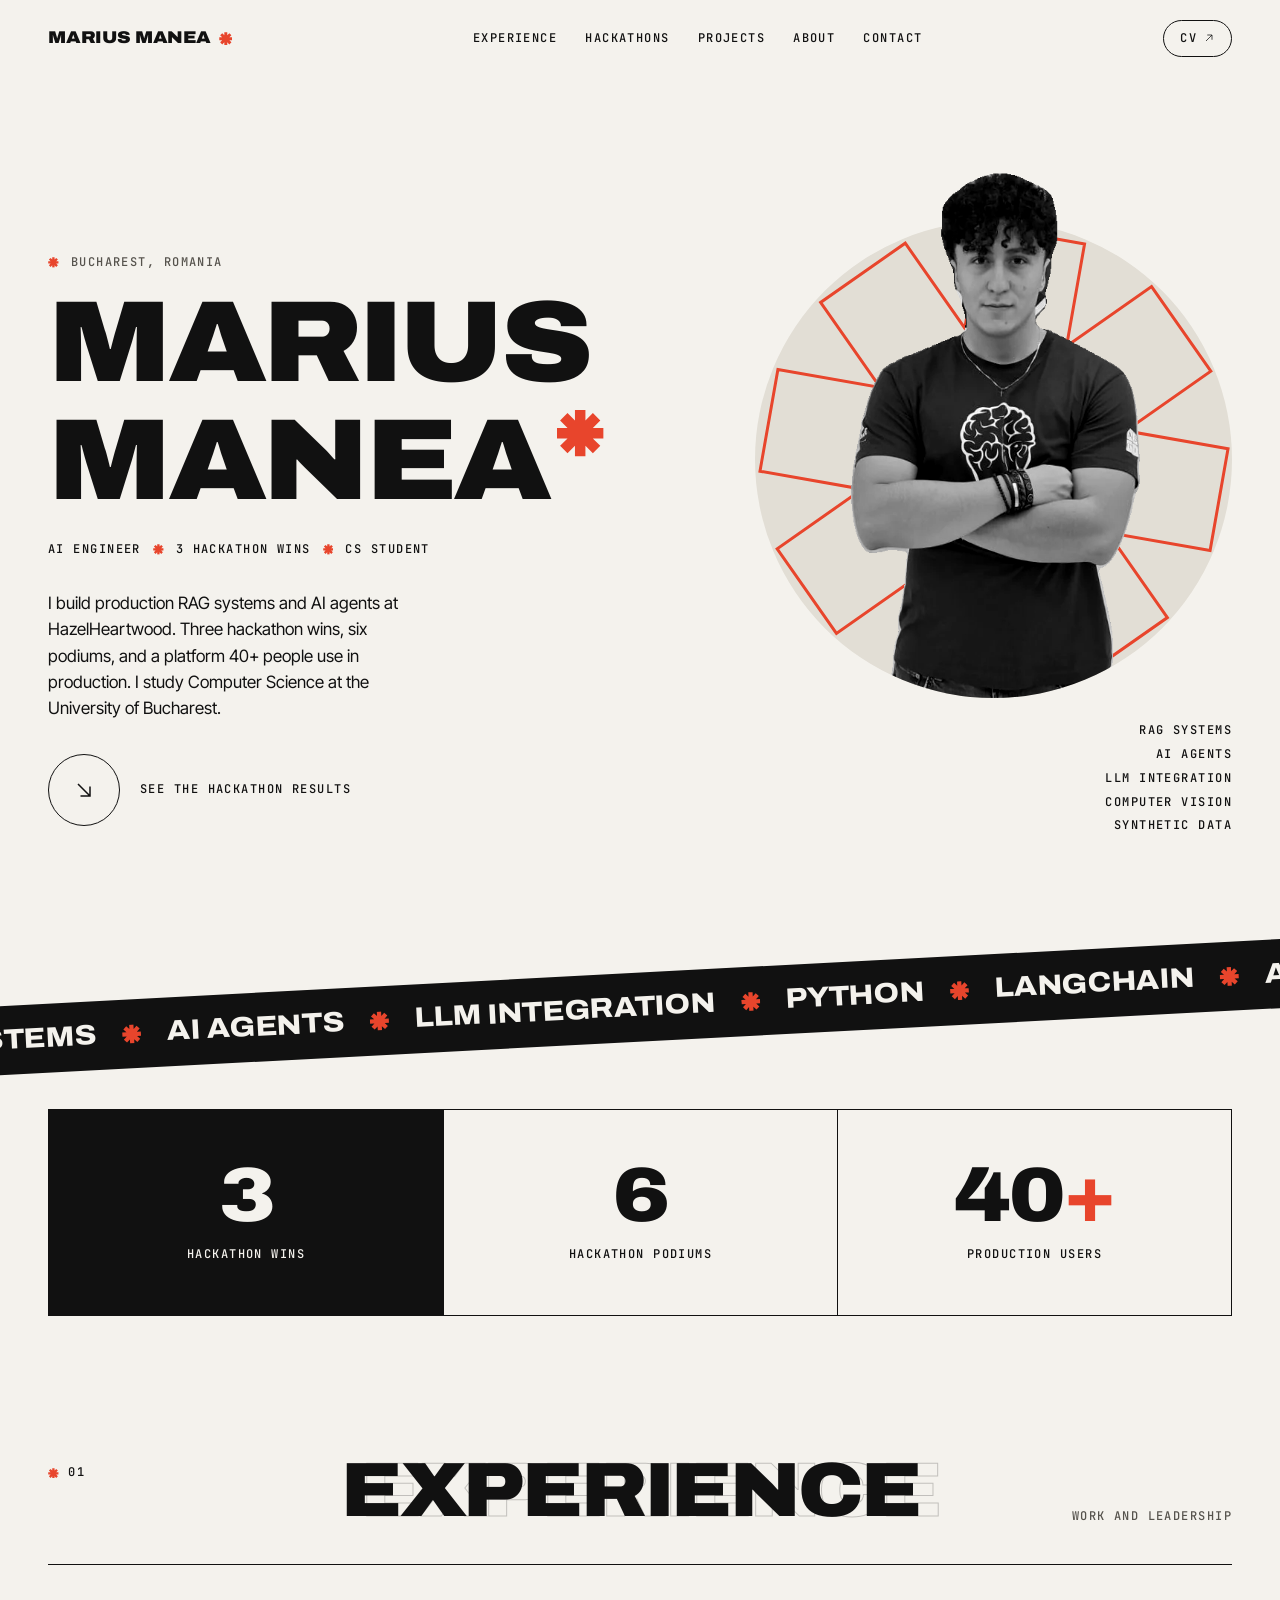
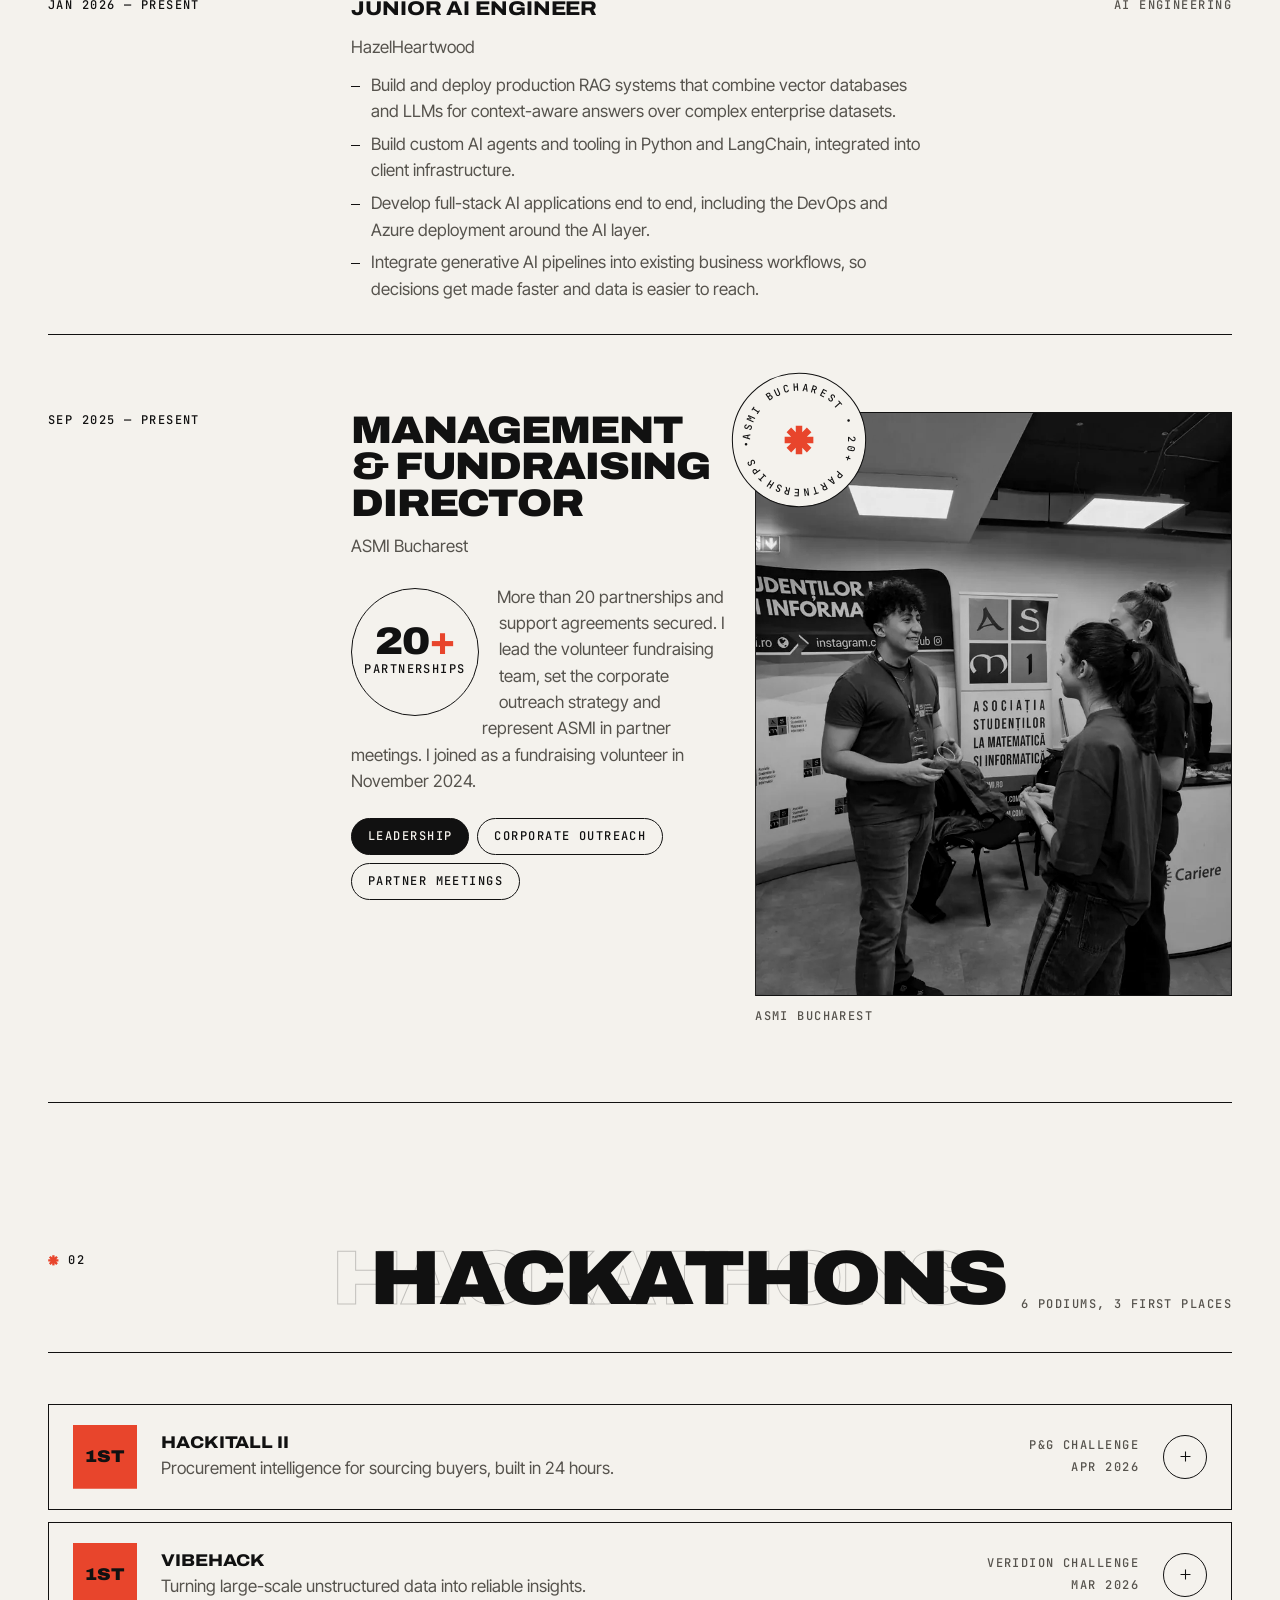
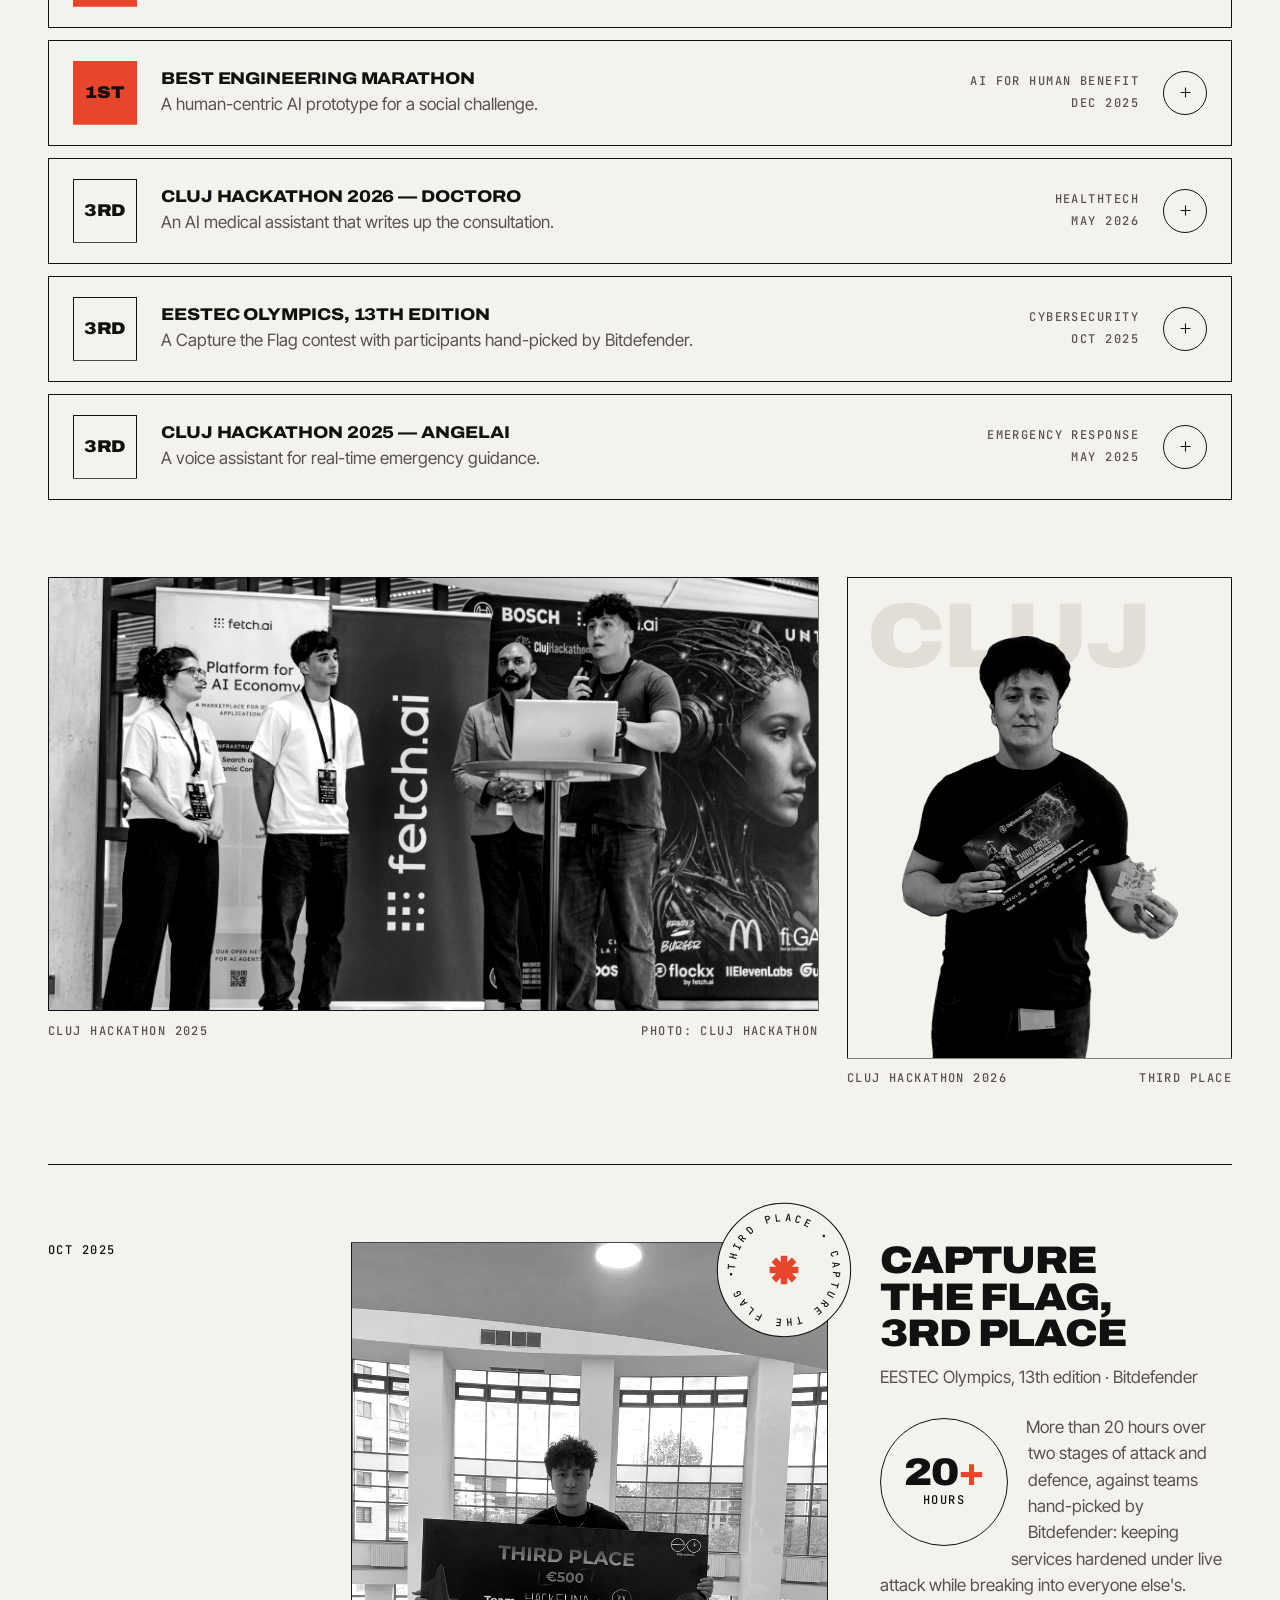
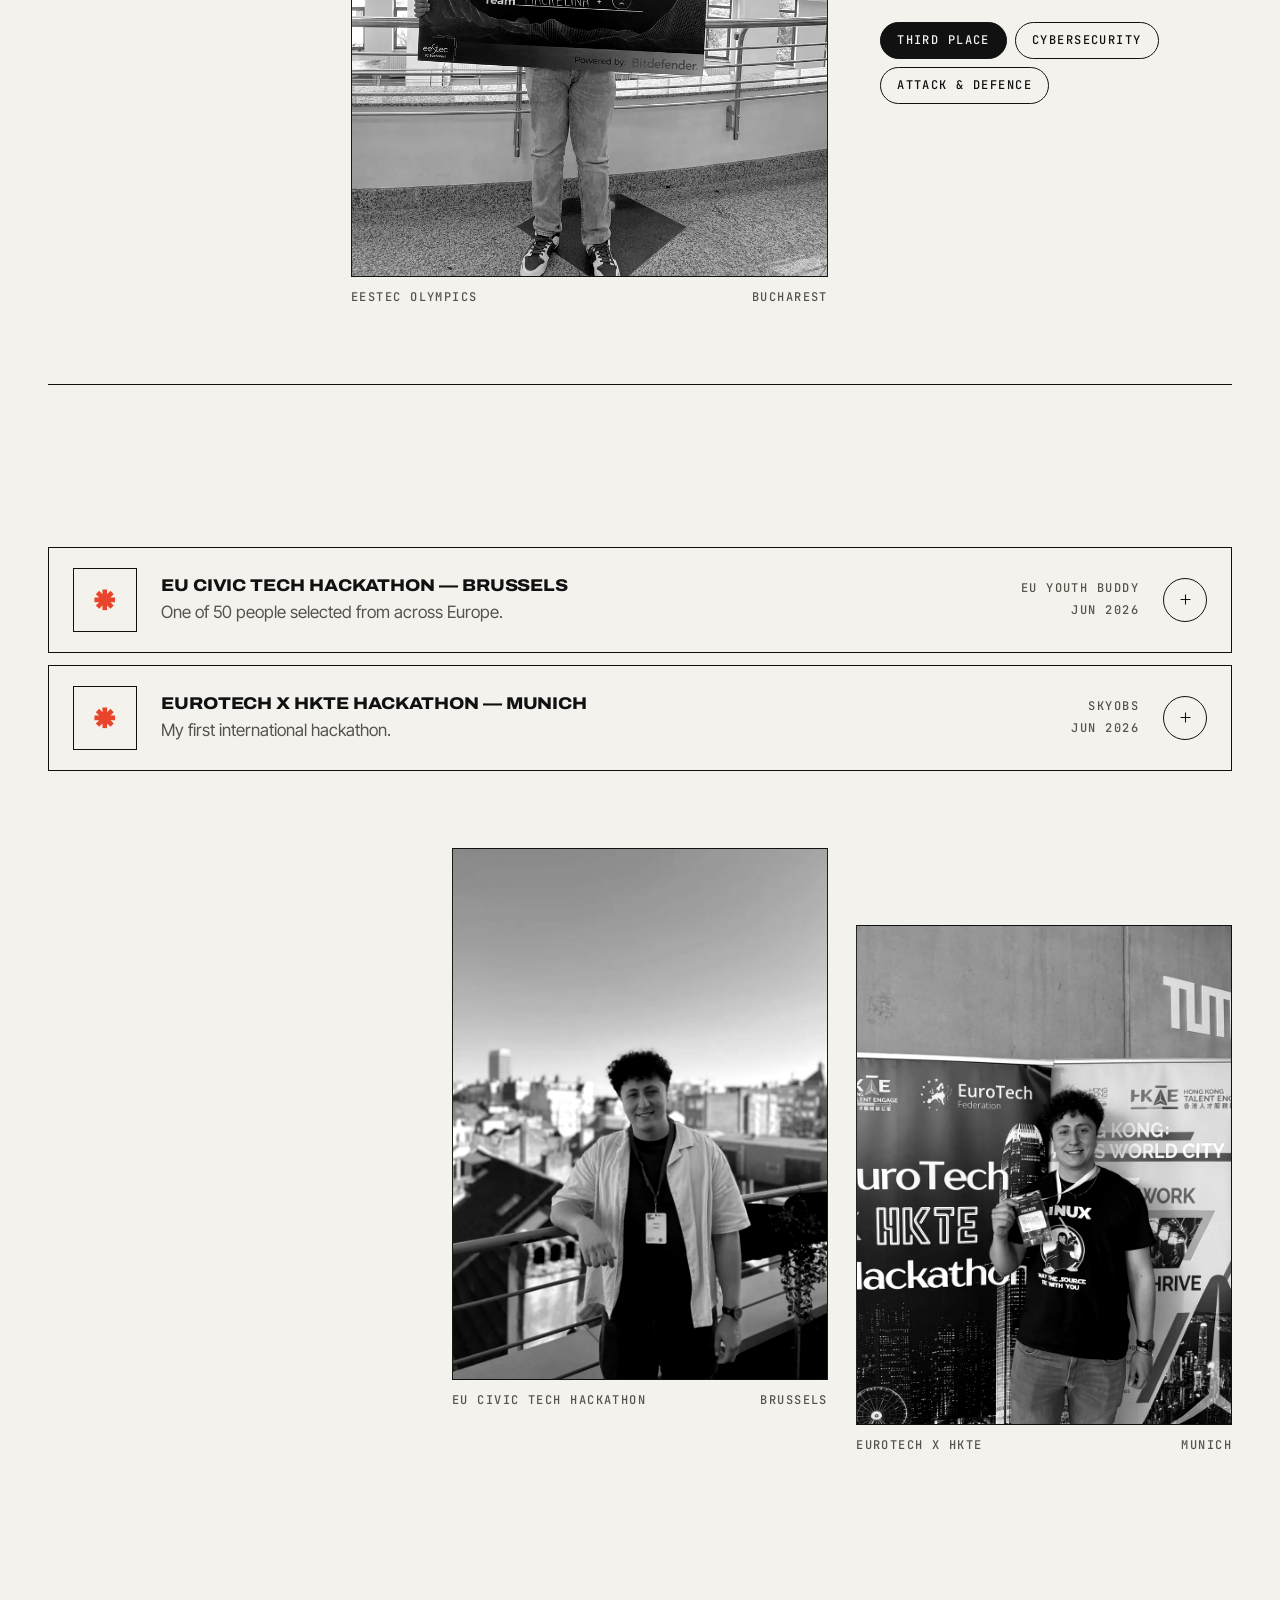
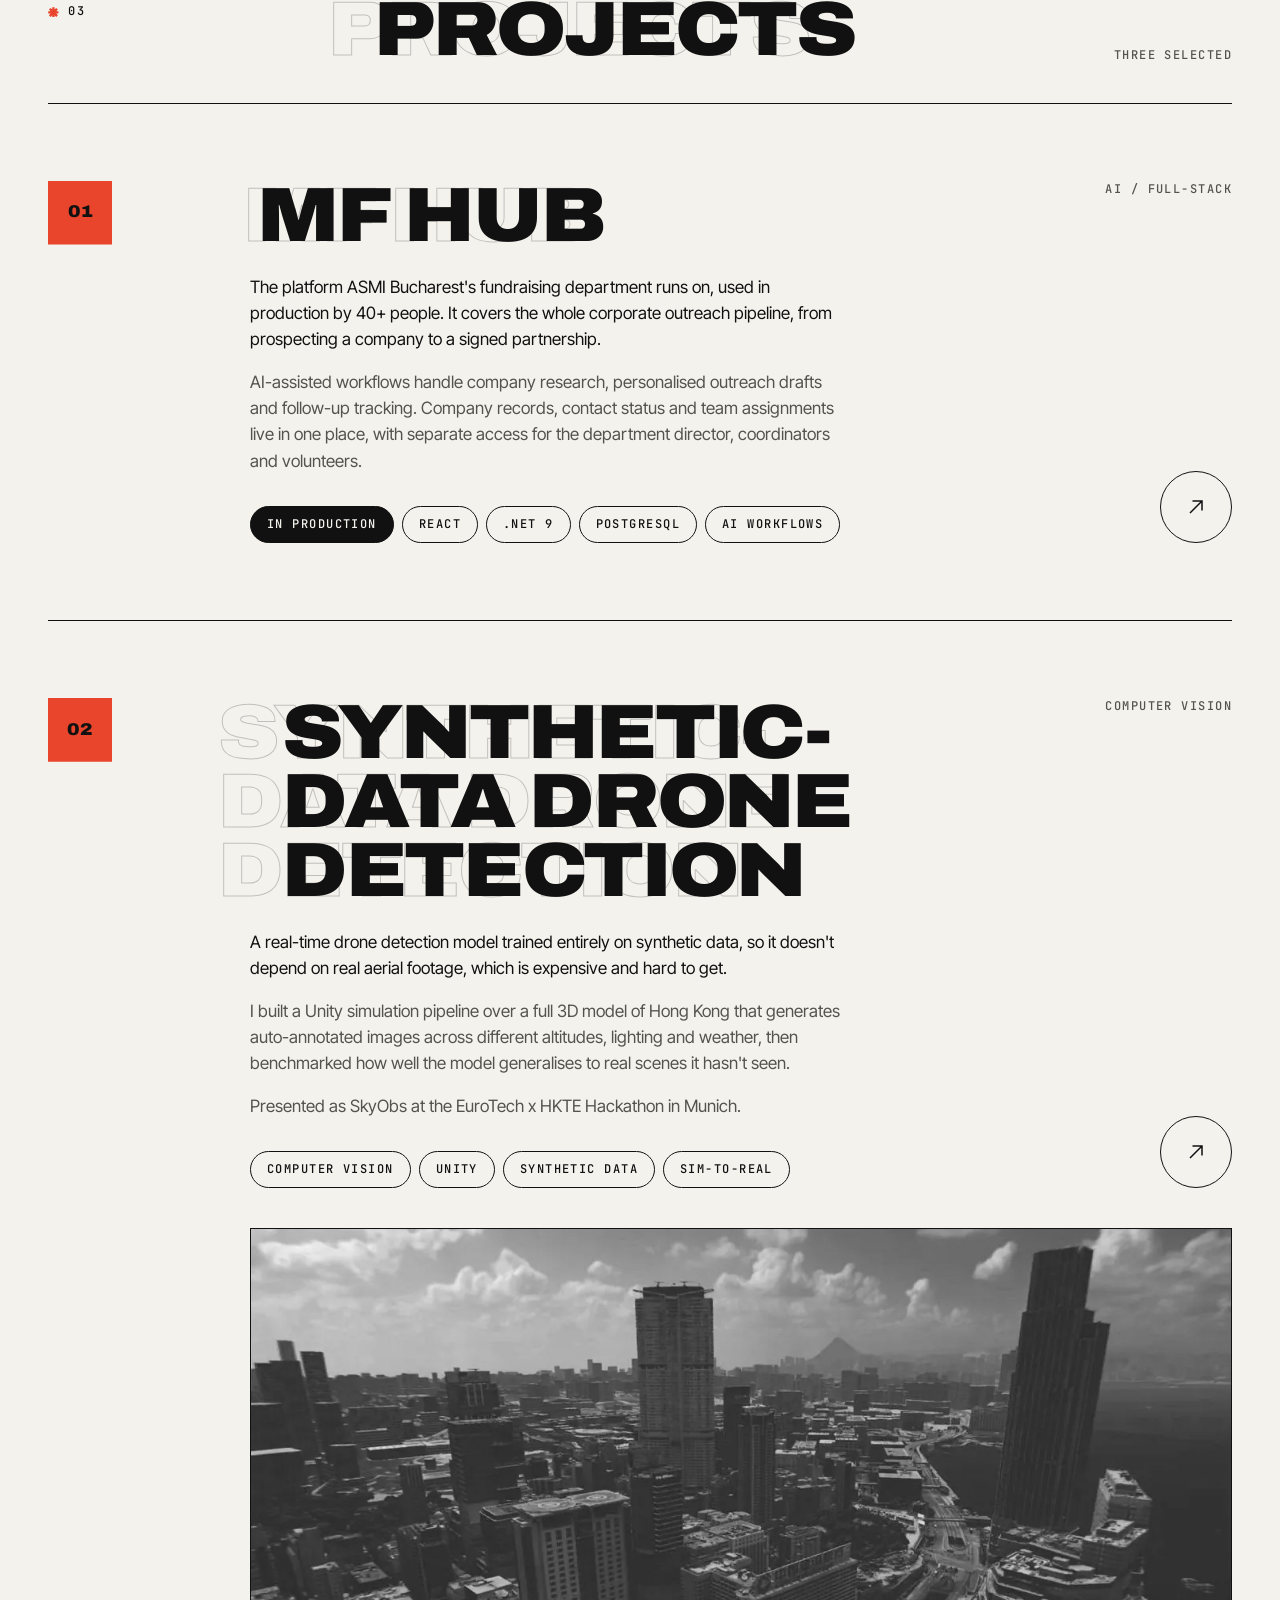
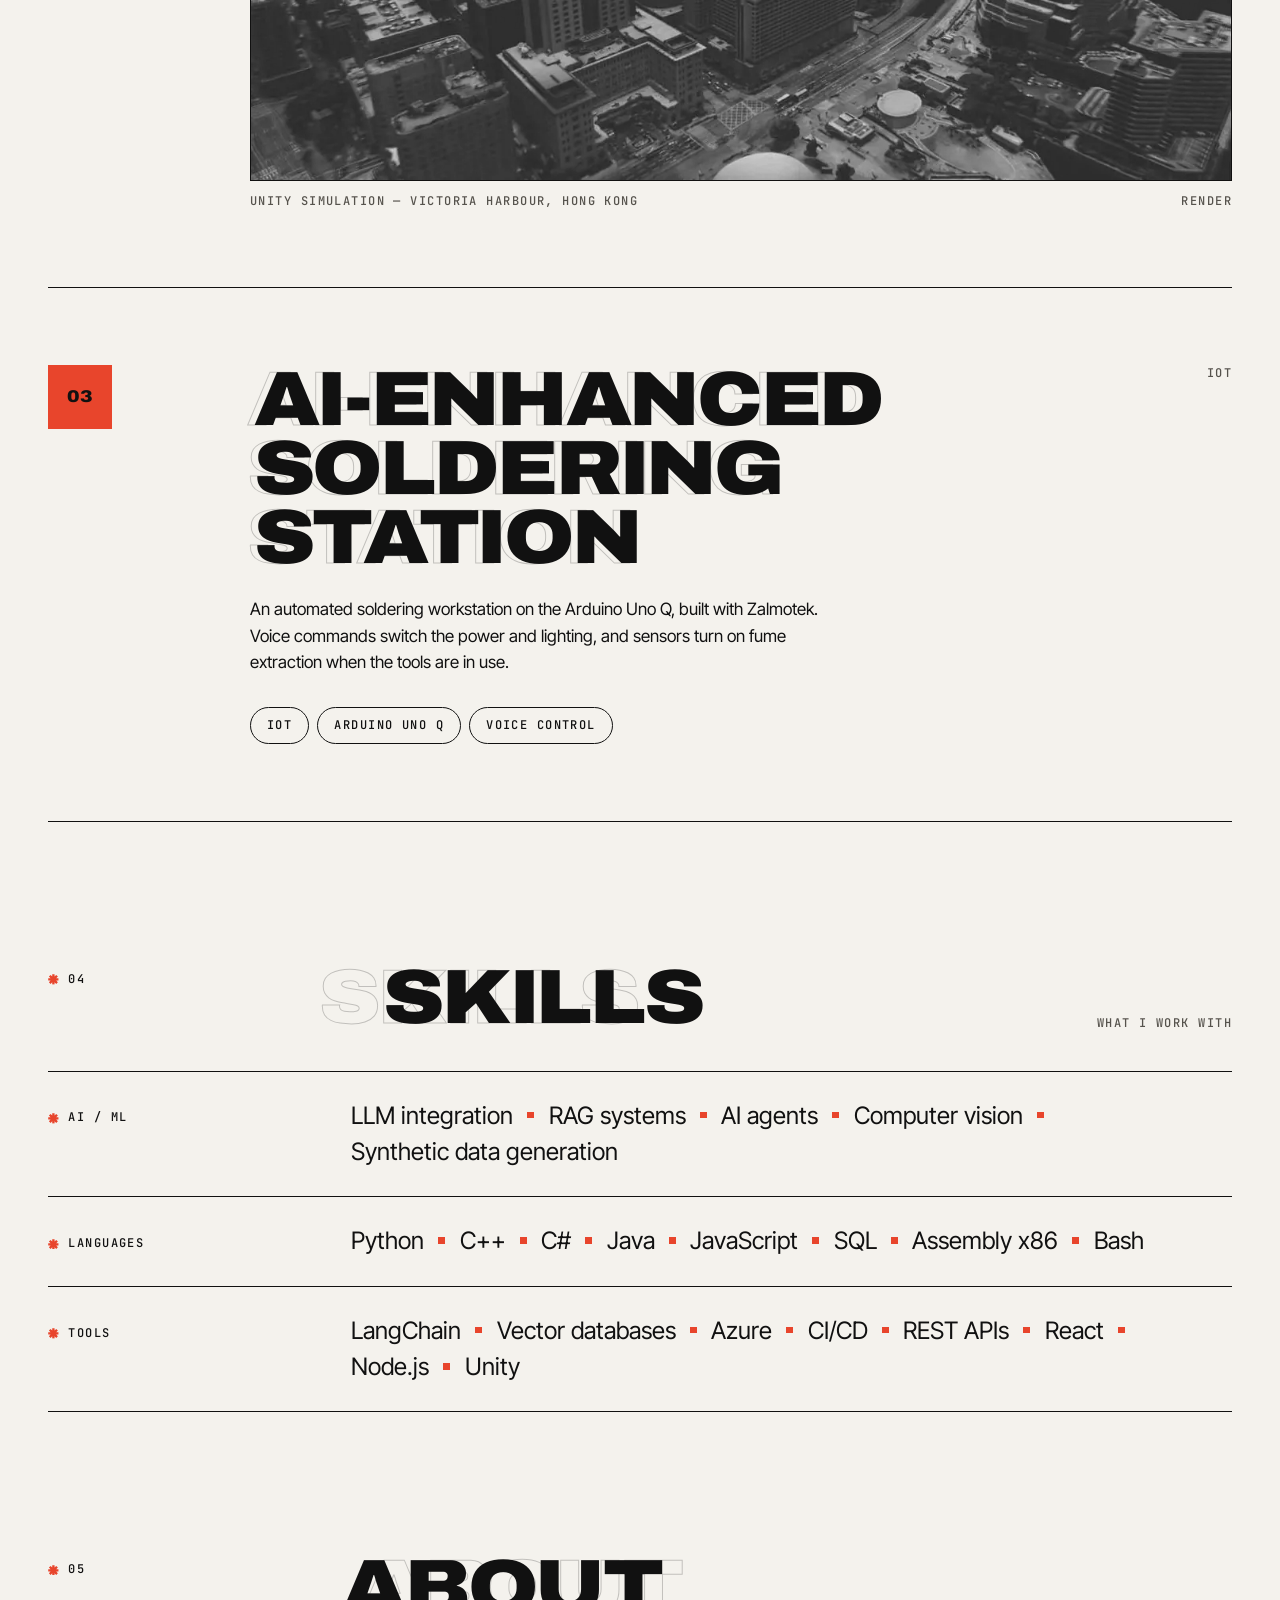
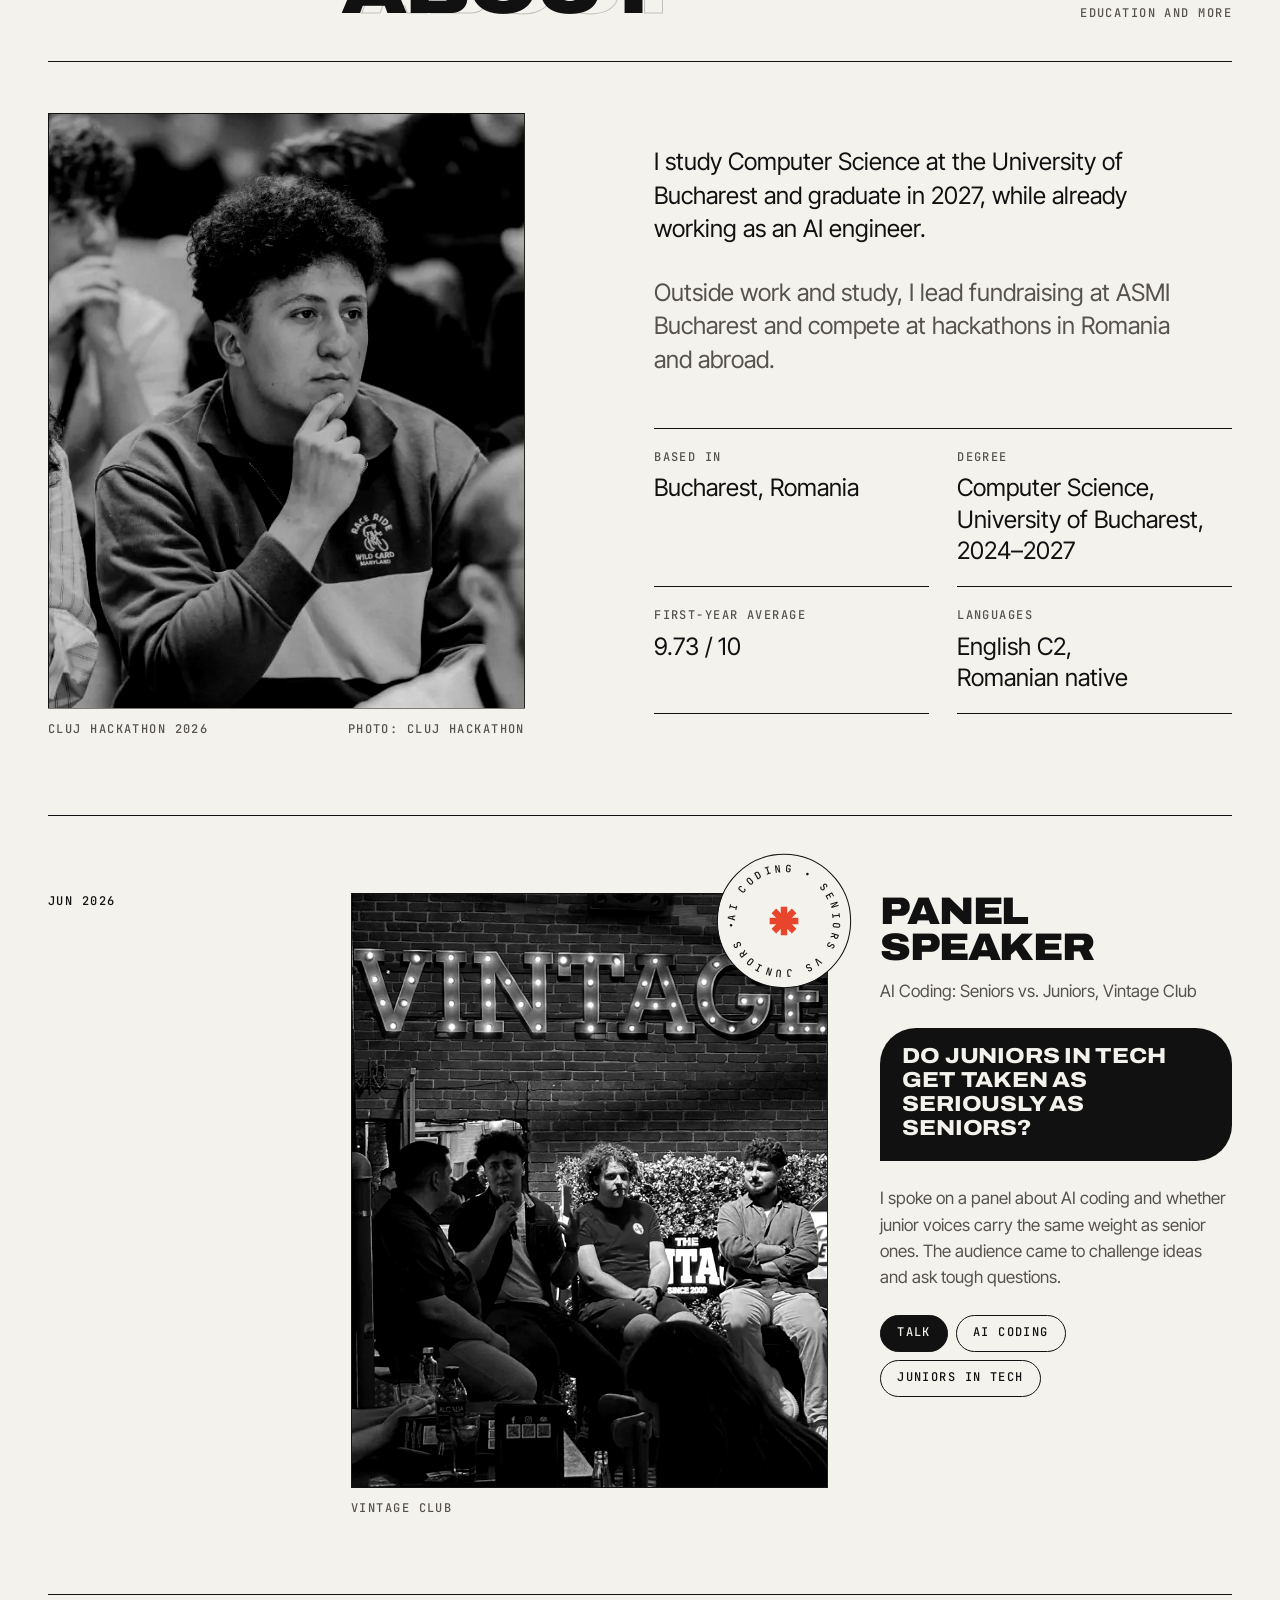
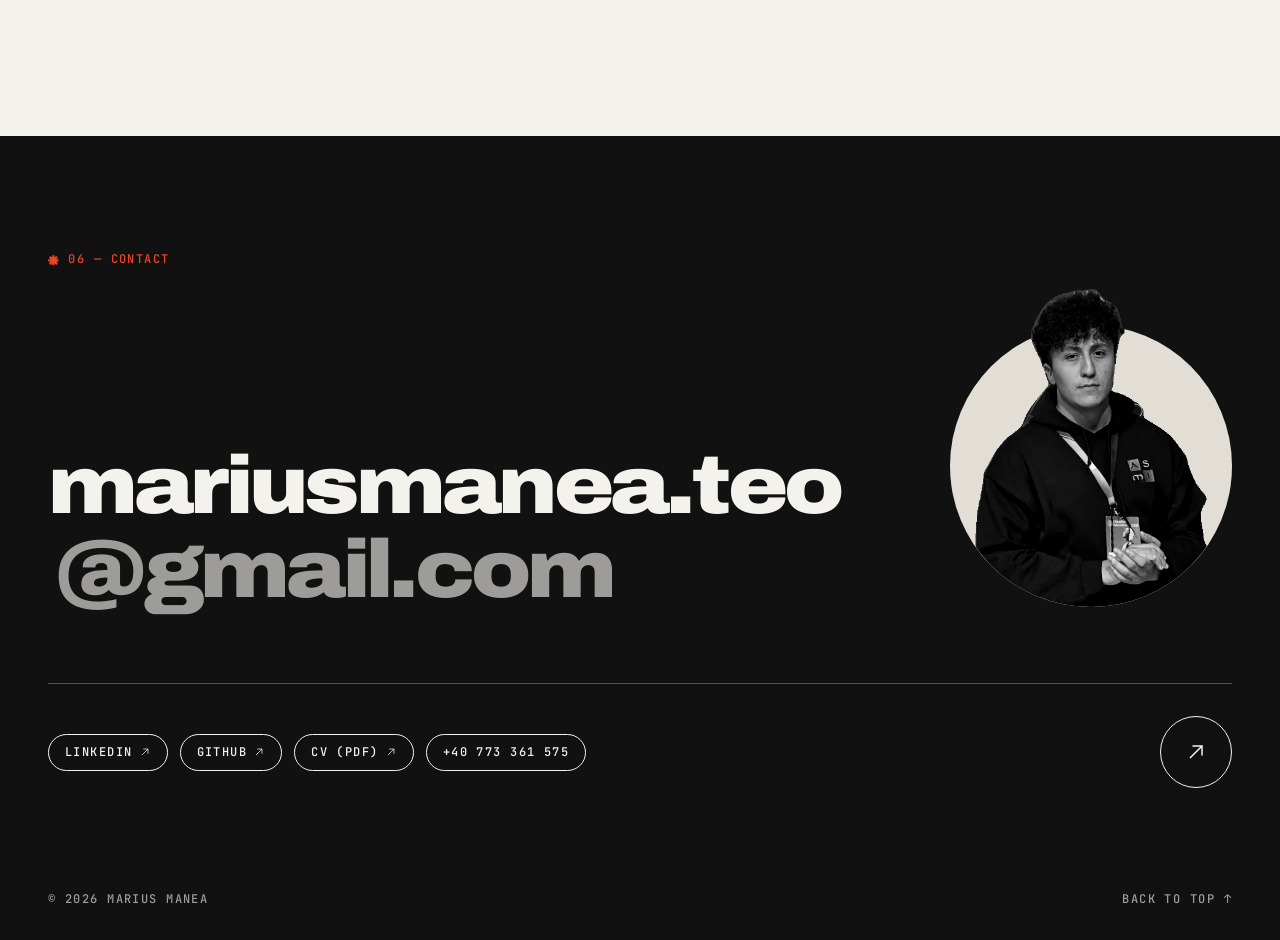
==== commit beff5520: "Spotlight the EESTEC Olympics CTF third place Adds the third-place photo as a feature row in the hac" ====
--- a/index.html
+++ b/index.html
@@ -342,6 +342,45 @@
         </figure>
       </div>
 
+      <article class="row row--feature row--flip row--spotlight" data-reveal>
+        <p class="row__when label">Oct 2025</p>
+        <div class="feature__text">
+          <h3 class="feature__title display">Capture the Flag, 3rd place</h3>
+          <p class="row__org">EESTEC Olympics, 13th edition · Bitdefender</p>
+          <div class="feature__body">
+            <div class="stat-disc" aria-hidden="true">
+              <span class="stat-disc__num display">20<span>+</span></span>
+              <span class="label">Hours</span>
+            </div>
+            <p>More than 20 hours over two stages of attack and defence, against teams hand-picked by Bitdefender: keeping services hardened under live attack while breaking into everyone else's.</p>
+          </div>
+          <ul class="tags label" aria-label="Focus">
+            <li class="tag tag--solid">Third place</li>
+            <li class="tag">Cybersecurity</li>
+            <li class="tag">Attack &amp; defence</li>
+          </ul>
+        </div>
+        <figure class="feature__photo photo" data-reveal="media">
+          <div class="feature__media">
+            <div class="photo__frame">
+              <picture>
+                <source srcset="assets/img/eestec-ctf-third-place.webp" type="image/webp">
+                <img src="assets/img/eestec-ctf-third-place.jpg" width="840" height="1120" loading="lazy" alt="Marius holding the Third Place prize board from the EESTEC Olympics Capture the Flag contest">
+              </picture>
+            </div>
+            <svg class="badge" viewBox="0 0 200 200" aria-hidden="true" focusable="false">
+              <circle class="badge__disc" cx="100" cy="100" r="98"/>
+              <g class="badge__ring">
+                <path id="badge-path-ctf" d="M100,100 m-72,0 a72,72 0 1,1 144,0 a72,72 0 1,1 -144,0" fill="none"/>
+                <text><textPath href="#badge-path-ctf" textLength="450" lengthAdjust="spacing">THIRD PLACE • CAPTURE THE FLAG • </textPath></text>
+              </g>
+              <use class="badge__star" href="#i-star" x="78" y="78" width="44" height="44"/>
+            </svg>
+          </div>
+          <figcaption class="label"><span>EESTEC Olympics</span><span>Bucharest</span></figcaption>
+        </figure>
+      </article>
+
       <div class="subhead" data-reveal>
         <h3 class="subhead__title label"><svg class="star" aria-hidden="true" focusable="false"><use href="#i-star"/></svg> Selected to compete</h3>
         <p class="label muted">International</p>
--- a/style.css
+++ b/style.css
@@ -1973,3 +1973,9 @@
 .mask[data-drift-line] {
   translate: var(--line-x, 0px) 0;
 }
+
+/* A feature row used as a spotlight inside the hackathons section */
+.row--spotlight {
+  margin-top: var(--space-6);
+  border-top: var(--line);
+}
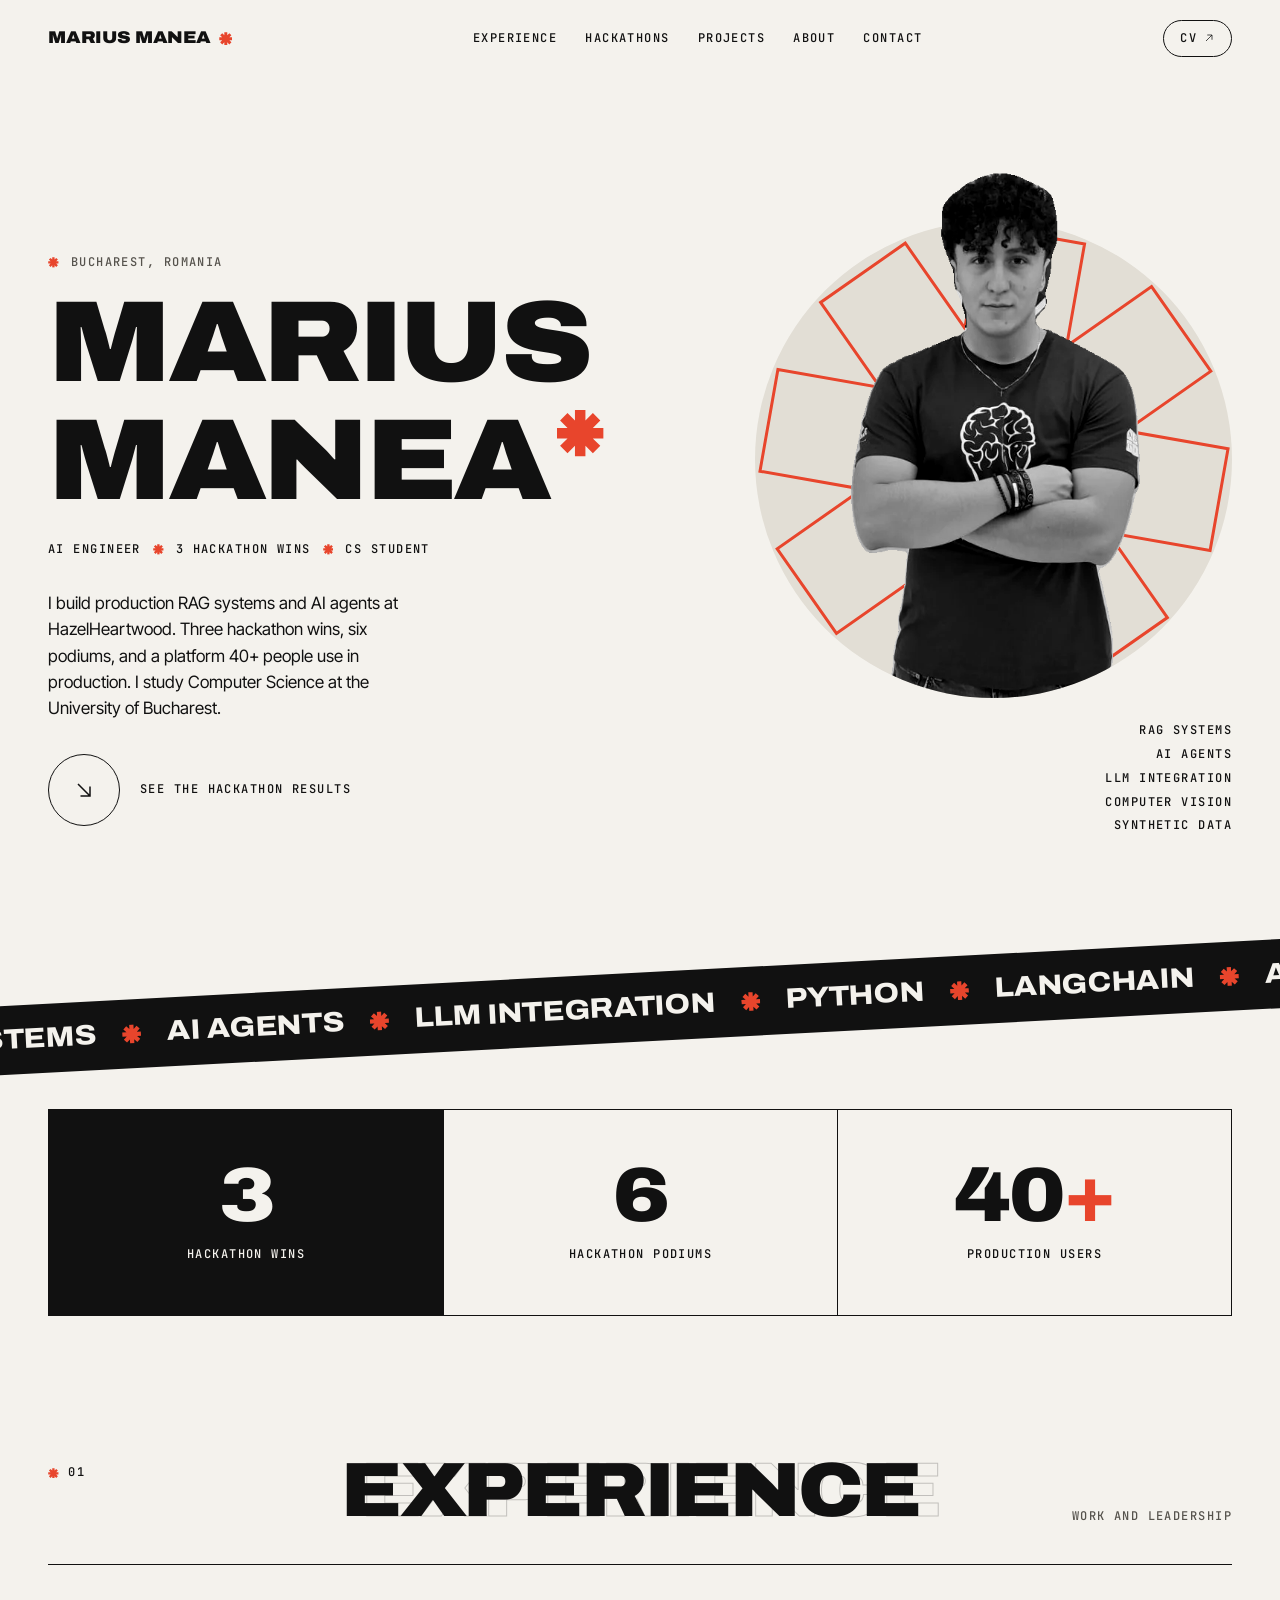
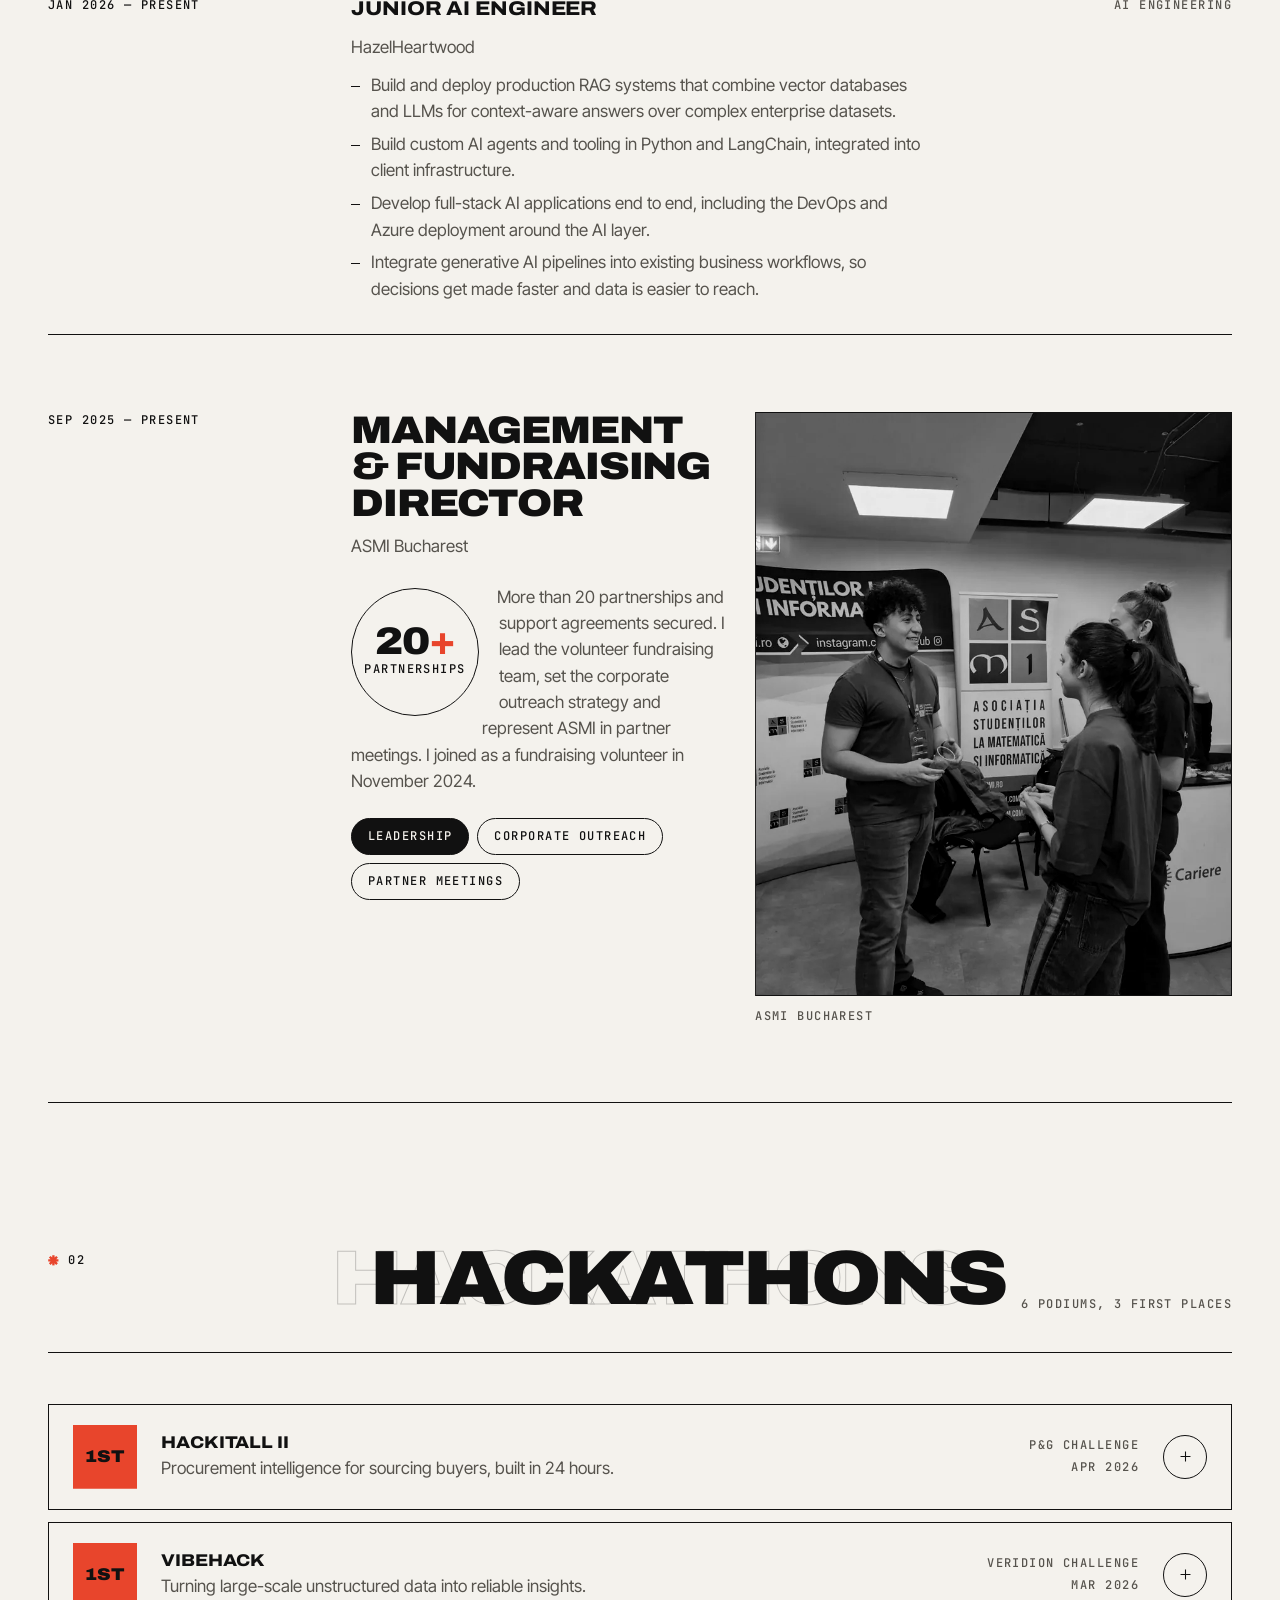
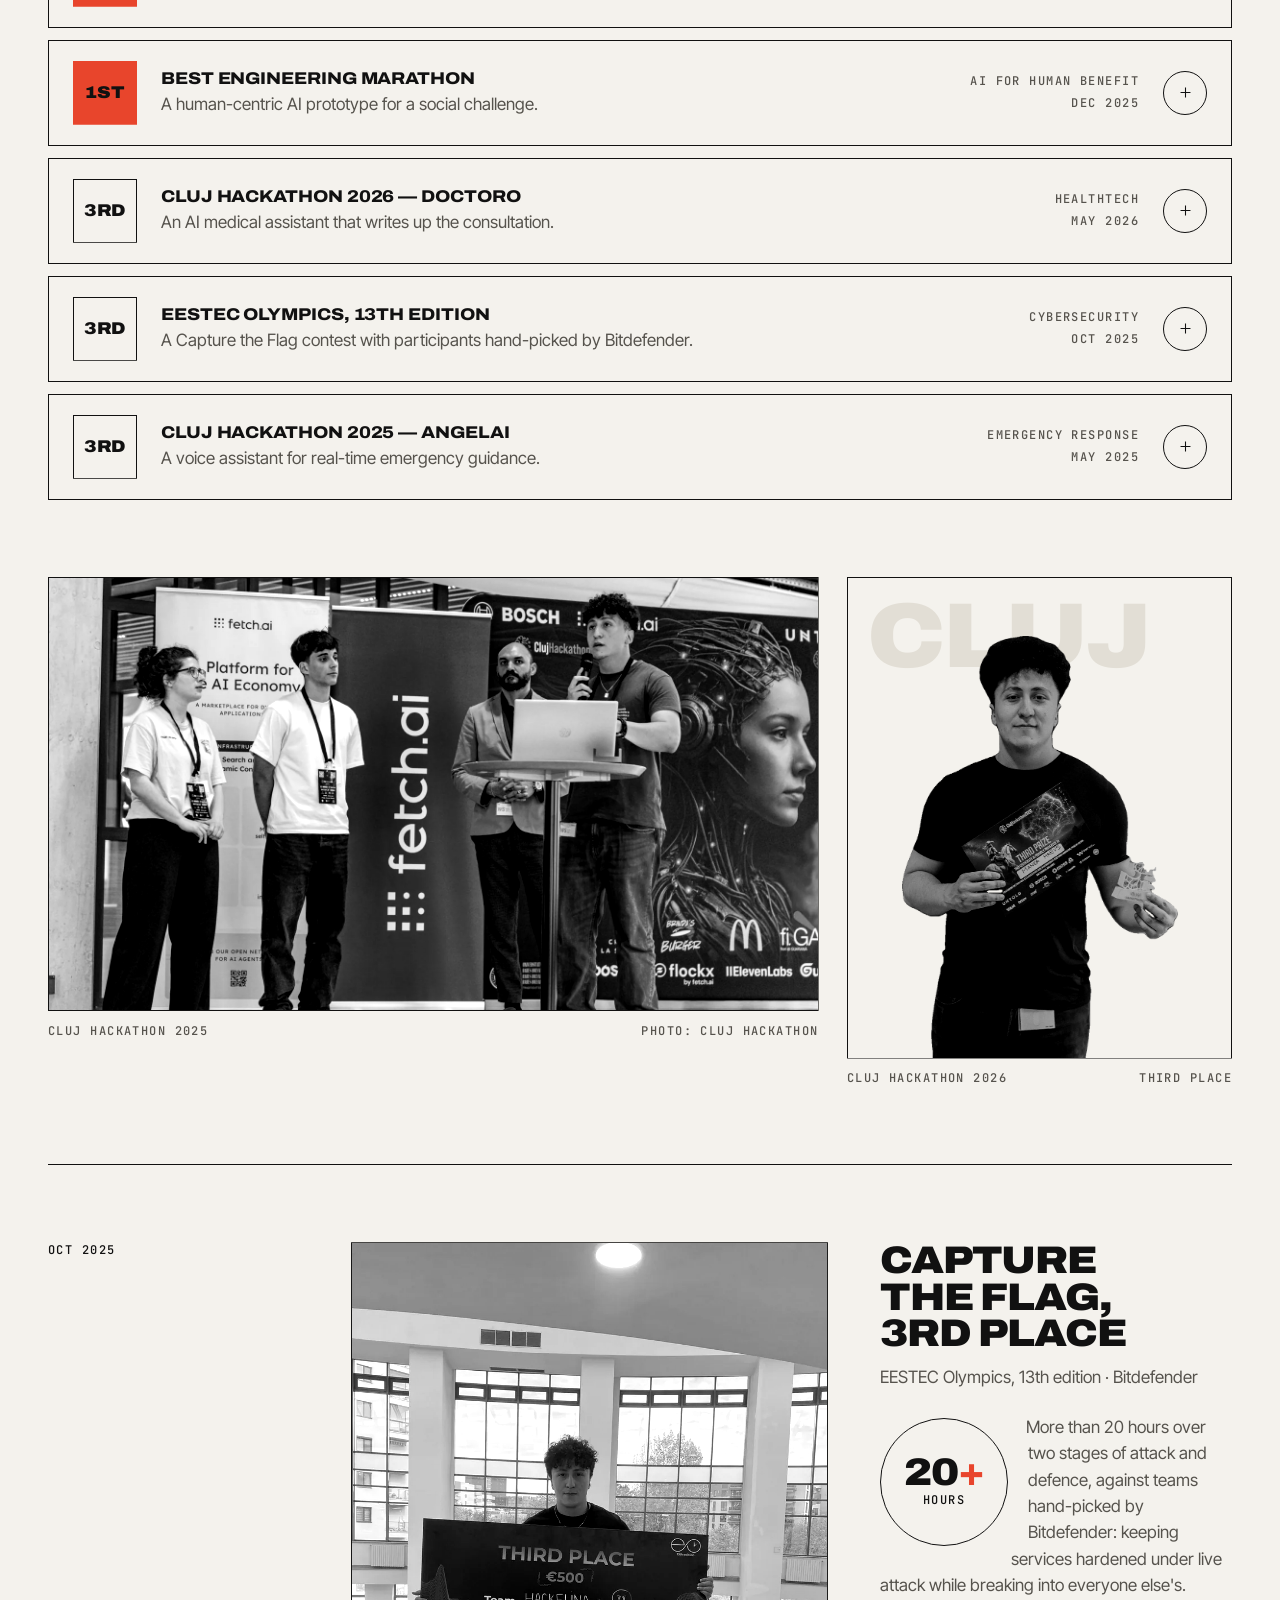
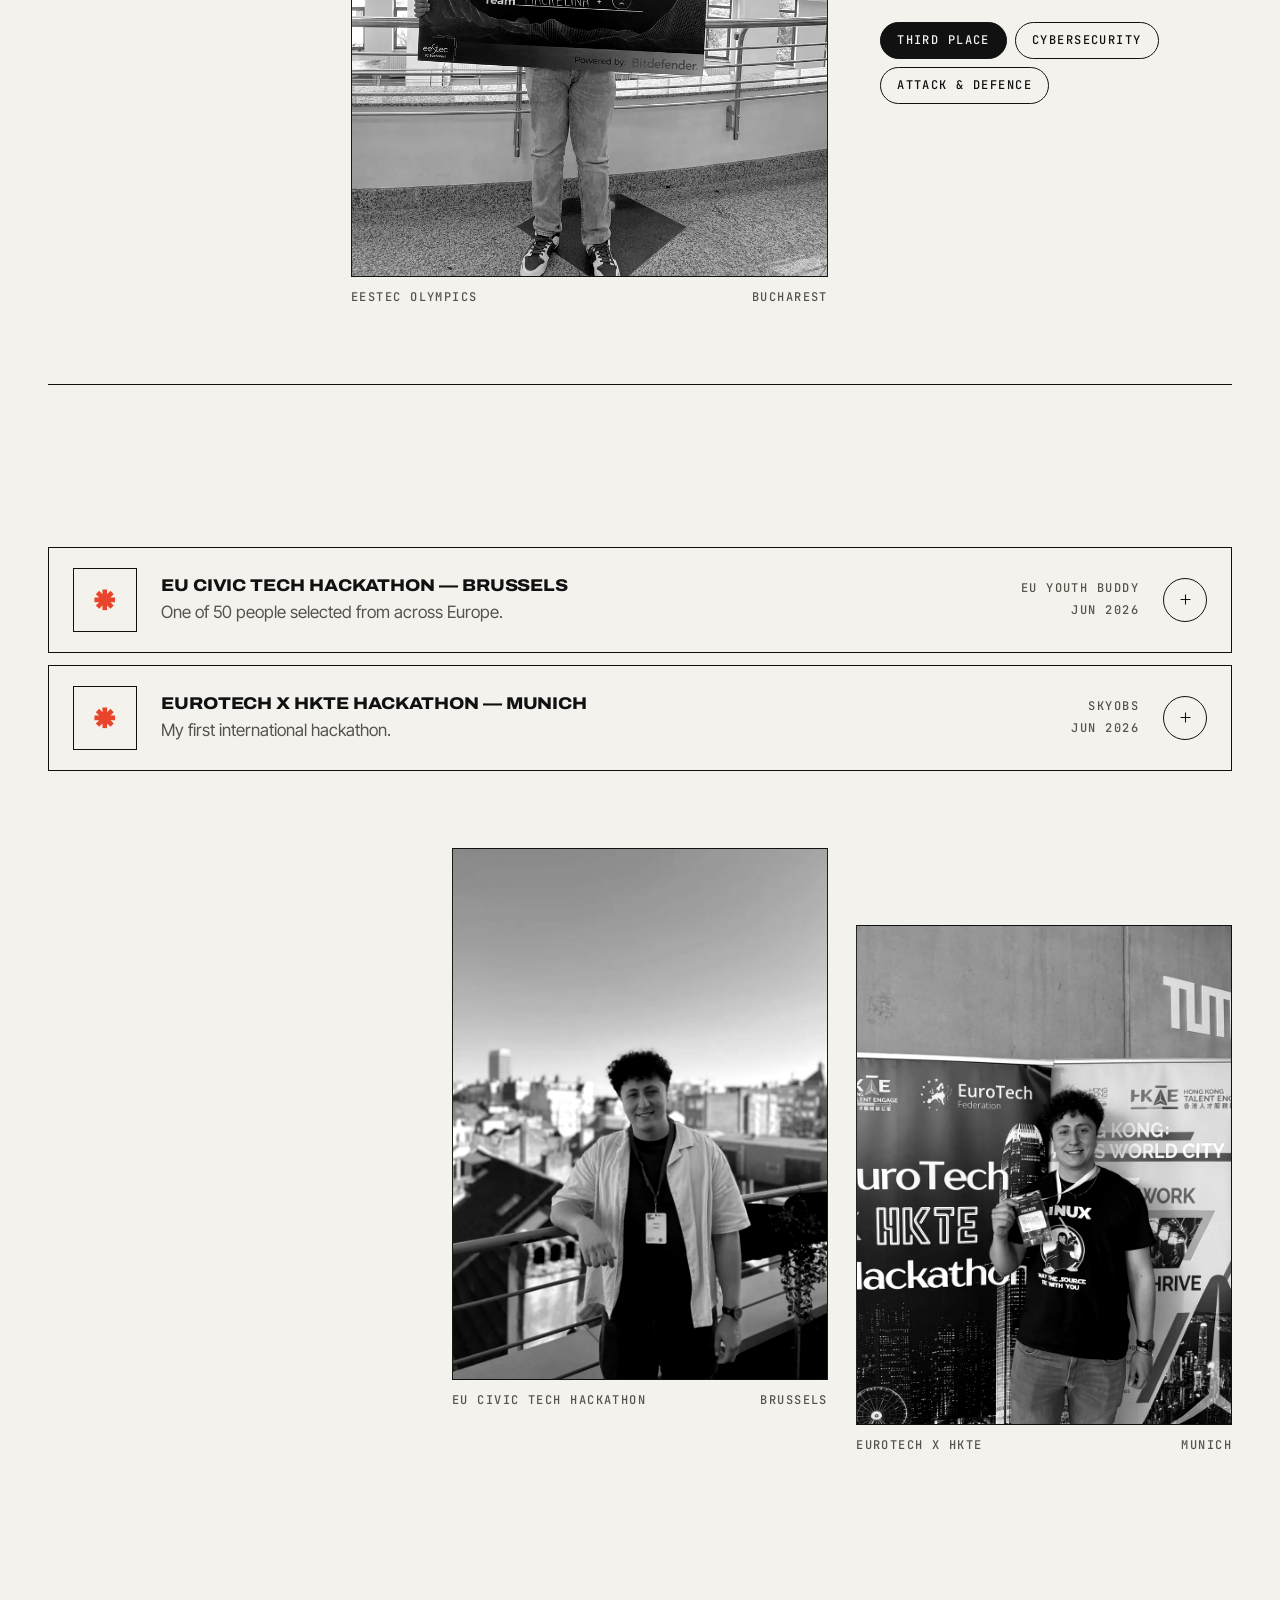
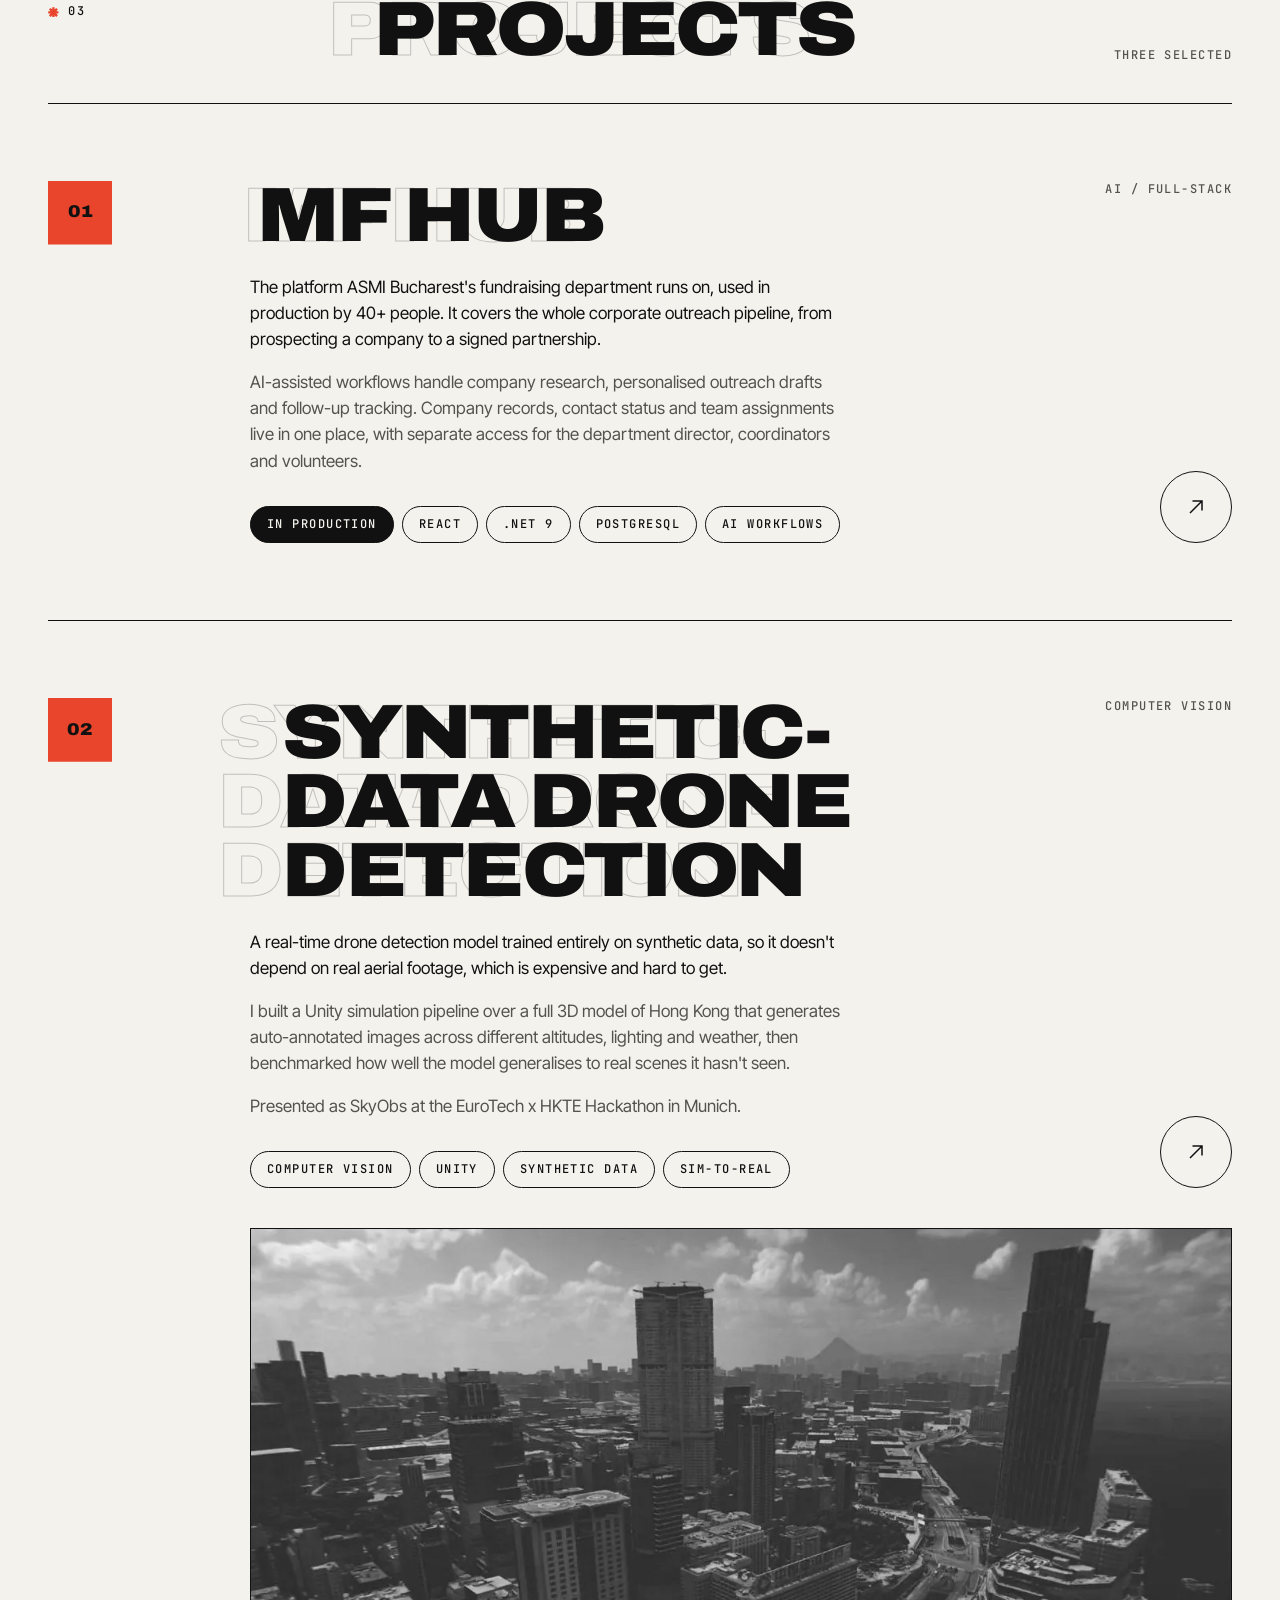
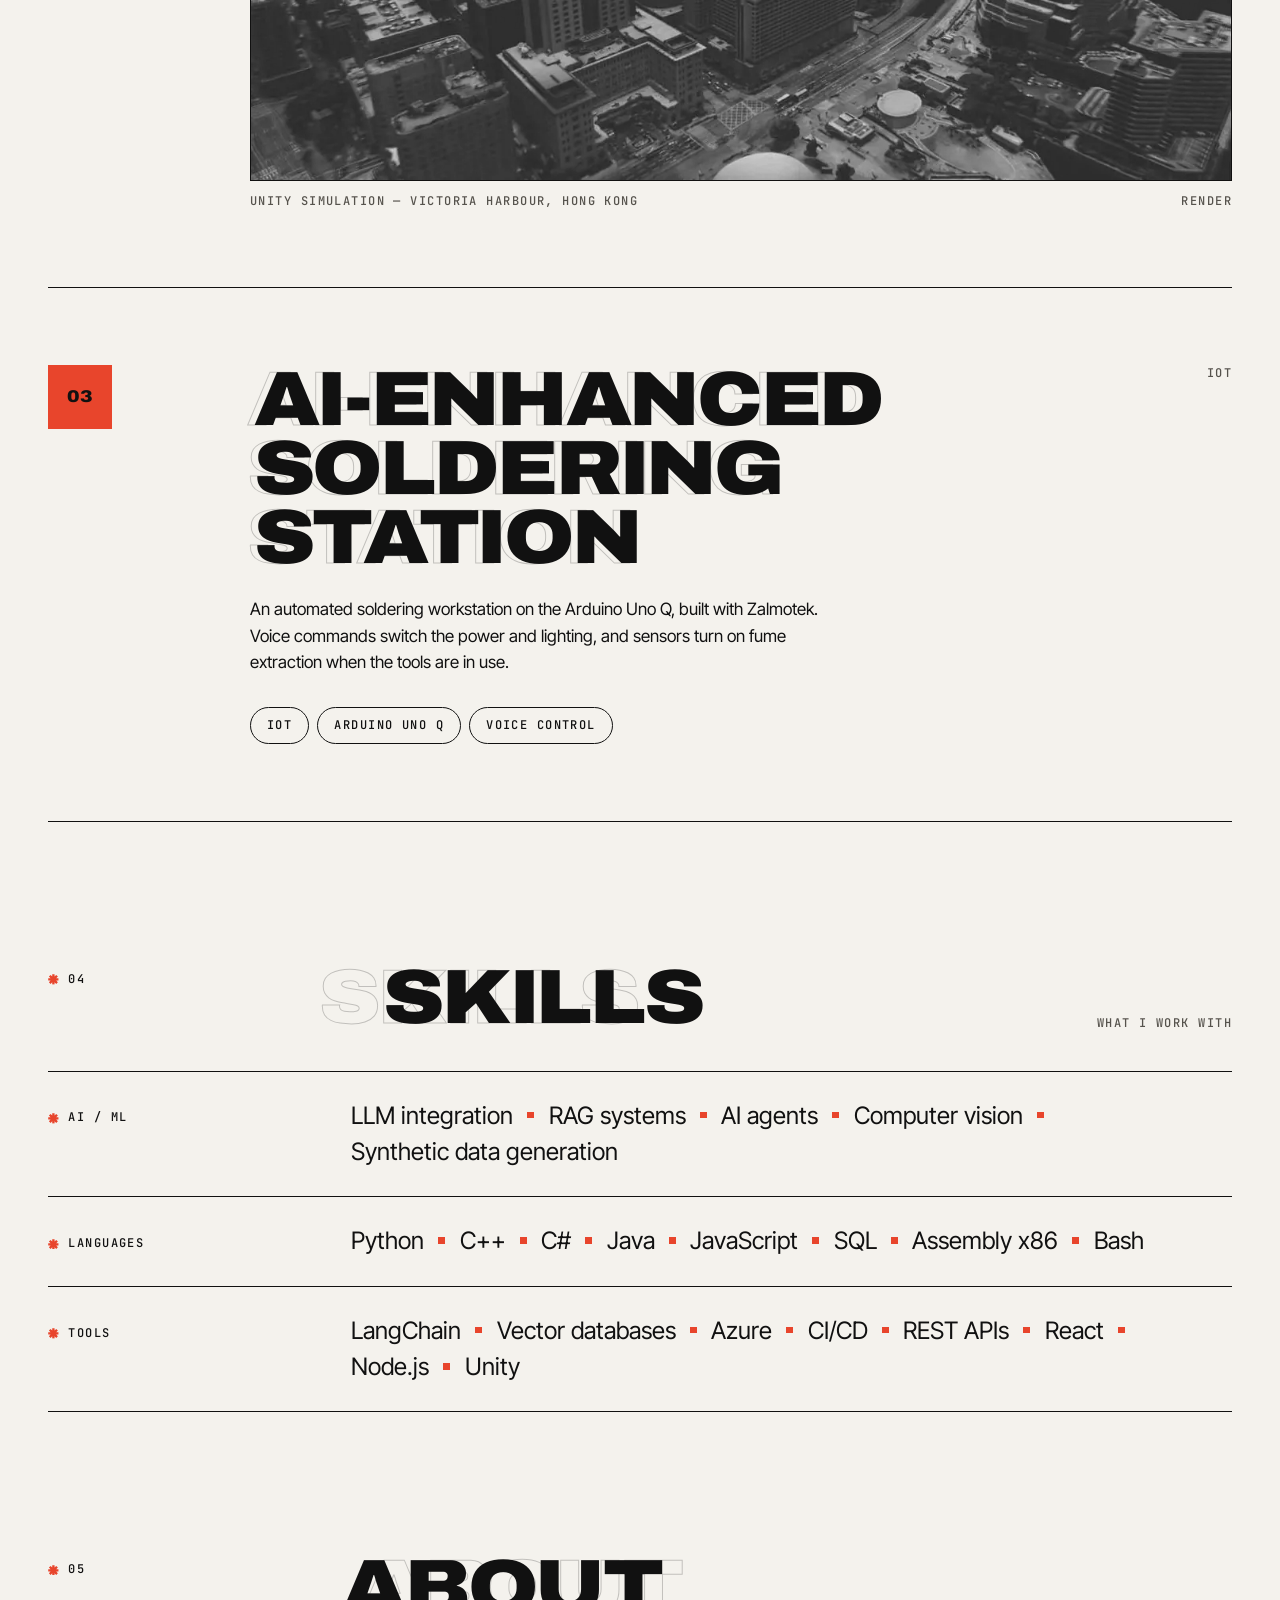
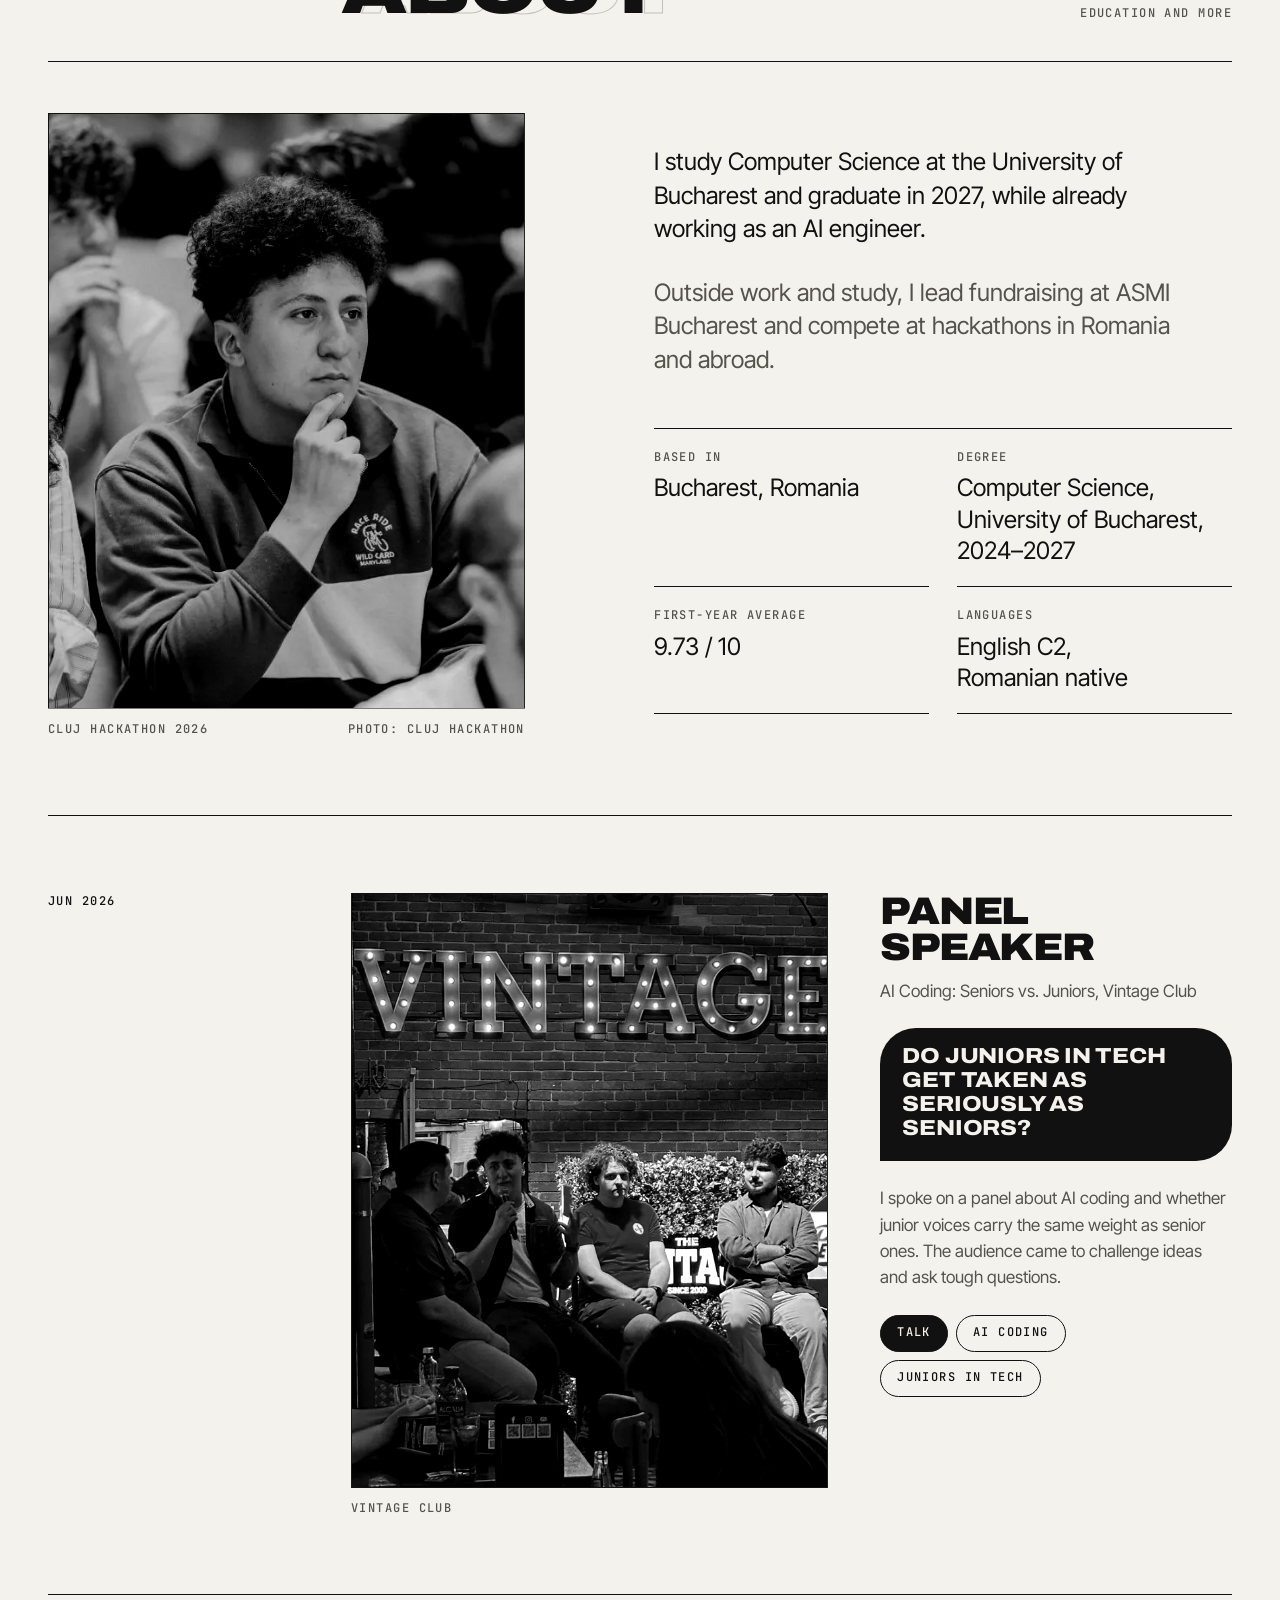
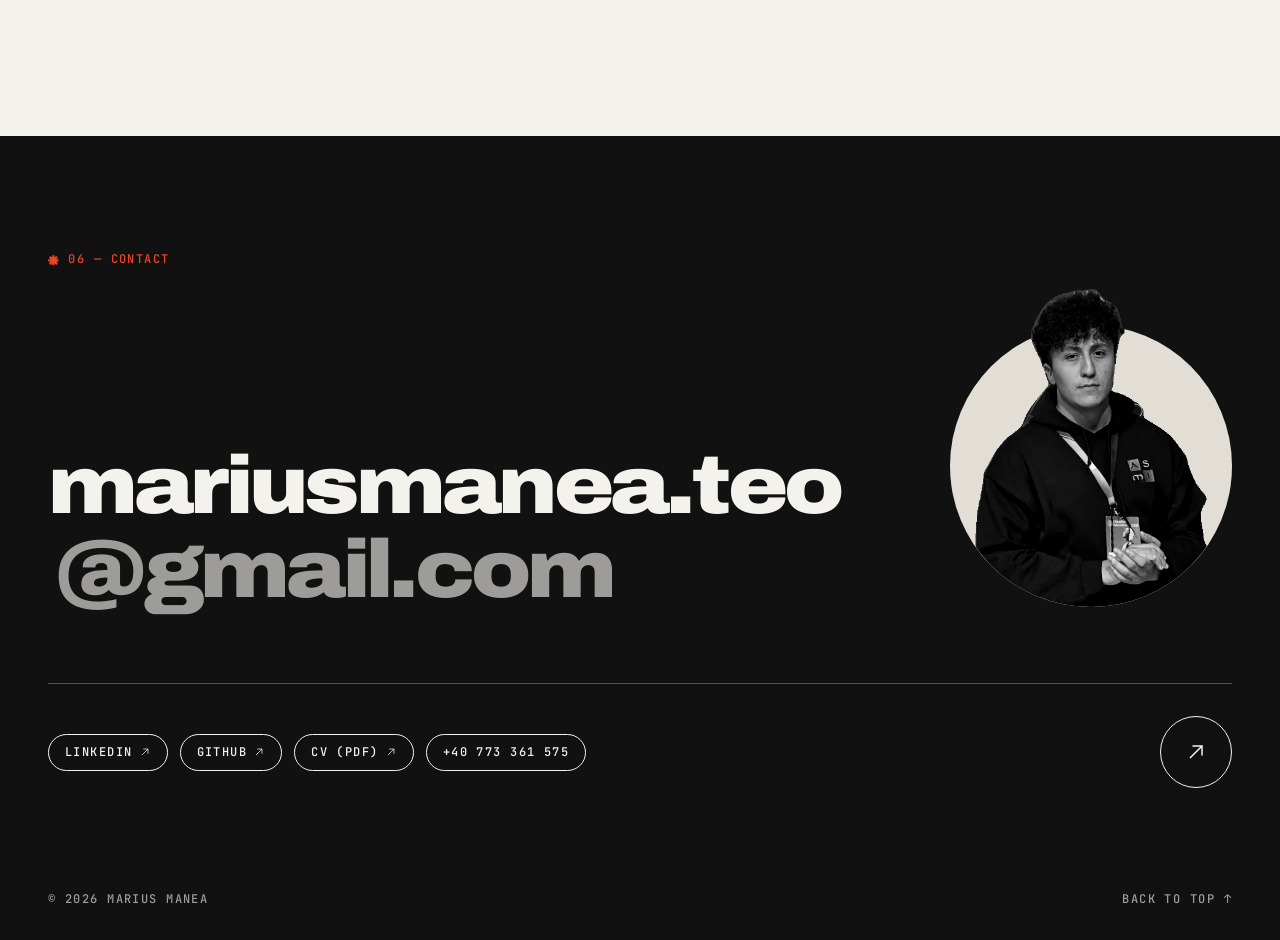
==== commit 6b7a0582: "Remove the ring badges from the feature photos" ====
--- a/index.html
+++ b/index.html
@@ -207,14 +207,6 @@
                 <img src="assets/img/asmi-bucharest-stand.jpg" width="760" height="932" loading="lazy" alt="Marius talking with students at the ASMI Bucharest stand">
               </picture>
             </div>
-            <svg class="badge" viewBox="0 0 200 200" aria-hidden="true" focusable="false">
-              <circle class="badge__disc" cx="100" cy="100" r="98"/>
-              <g class="badge__ring">
-                <path id="badge-path-asmi" d="M100,100 m-72,0 a72,72 0 1,1 144,0 a72,72 0 1,1 -144,0" fill="none"/>
-                <text><textPath href="#badge-path-asmi" textLength="450" lengthAdjust="spacing">ASMI BUCHAREST • 20+ PARTNERSHIPS • </textPath></text>
-              </g>
-              <use class="badge__star" href="#i-star" x="78" y="78" width="44" height="44"/>
-            </svg>
           </div>
           <figcaption class="label"><span>ASMI Bucharest</span></figcaption>
         </figure>
@@ -368,14 +360,6 @@
                 <img src="assets/img/eestec-ctf-third-place.jpg" width="840" height="1120" loading="lazy" alt="Marius holding the Third Place prize board from the EESTEC Olympics Capture the Flag contest">
               </picture>
             </div>
-            <svg class="badge" viewBox="0 0 200 200" aria-hidden="true" focusable="false">
-              <circle class="badge__disc" cx="100" cy="100" r="98"/>
-              <g class="badge__ring">
-                <path id="badge-path-ctf" d="M100,100 m-72,0 a72,72 0 1,1 144,0 a72,72 0 1,1 -144,0" fill="none"/>
-                <text><textPath href="#badge-path-ctf" textLength="450" lengthAdjust="spacing">THIRD PLACE • CAPTURE THE FLAG • </textPath></text>
-              </g>
-              <use class="badge__star" href="#i-star" x="78" y="78" width="44" height="44"/>
-            </svg>
           </div>
           <figcaption class="label"><span>EESTEC Olympics</span><span>Bucharest</span></figcaption>
         </figure>
@@ -625,14 +609,6 @@
                 <img src="assets/img/vintage-panel-talk.jpg" width="720" height="900" loading="lazy" alt="Marius speaking into a microphone on a panel, under a lit Vintage sign">
               </picture>
             </div>
-            <svg class="badge" viewBox="0 0 200 200" aria-hidden="true" focusable="false">
-              <circle class="badge__disc" cx="100" cy="100" r="98"/>
-              <g class="badge__ring">
-                <path id="badge-path-panel" d="M100,100 m-72,0 a72,72 0 1,1 144,0 a72,72 0 1,1 -144,0" fill="none"/>
-                <text><textPath href="#badge-path-panel" textLength="450" lengthAdjust="spacing">AI CODING • SENIORS VS JUNIORS • </textPath></text>
-              </g>
-              <use class="badge__star" href="#i-star" x="78" y="78" width="44" height="44"/>
-            </svg>
           </div>
           <figcaption class="label"><span>Vintage Club</span></figcaption>
         </figure>
--- a/style.css
+++ b/style.css
@@ -991,45 +991,6 @@
   position: relative;
 }
 
-/* Ring badge overlapping the photo corner; the ring turns slowly */
-.badge {
-  position: absolute;
-  top: -1.25rem;
-  right: -0.25rem;
-  width: 5.5rem;
-  height: auto;
-  overflow: visible;
-}
-
-.badge__disc {
-  fill: var(--bg);
-  stroke: var(--ink);
-  stroke-width: 1.5;
-}
-
-.badge text {
-  fill: var(--ink);
-  font-family: var(--font-mono);
-  font-size: 15px;
-  font-weight: 500;
-}
-
-.badge__star {
-  fill: var(--accent);
-}
-
-.badge__ring {
-  transform-box: view-box;
-  transform-origin: 50% 50%;
-  animation: spin 28s linear infinite;
-}
-
-@keyframes spin {
-  to {
-    transform: rotate(360deg);
-  }
-}
-
 @media (min-width: 60em) {
   .row--feature {
     align-items: start;
@@ -1060,18 +1021,6 @@
   .row--flip .feature__text {
     grid-column: 9 / -1;
     padding-left: var(--space-3);
-  }
-
-  .badge {
-    top: -2.5rem;
-    right: auto;
-    left: -1.5rem;
-    width: 8.5rem;
-  }
-
-  .row--flip .badge {
-    right: -1.5rem;
-    left: auto;
   }
 
 }
@@ -1927,19 +1876,6 @@
     transition-duration: 0.01ms !important;
   }
 }
-
-/* Feature badges pop in once their photo has unveiled */
-.reveal-ready [data-reveal="media"] .badge {
-  opacity: 0;
-  scale: 0.6;
-  transition: opacity 0.8s var(--ease-out) calc(var(--delay, 0ms) + 600ms), scale 1s var(--ease-out) calc(var(--delay, 0ms) + 600ms);
-}
-
-.reveal-ready [data-reveal="media"].is-in .badge {
-  opacity: 1;
-  scale: 1;
-}
-
 /* Text parallax: big titles drift sideways as they cross the screen, and an outlined
    ghost of the same word drifts the other way. They line up when the title is centred. */
 [data-drift] {
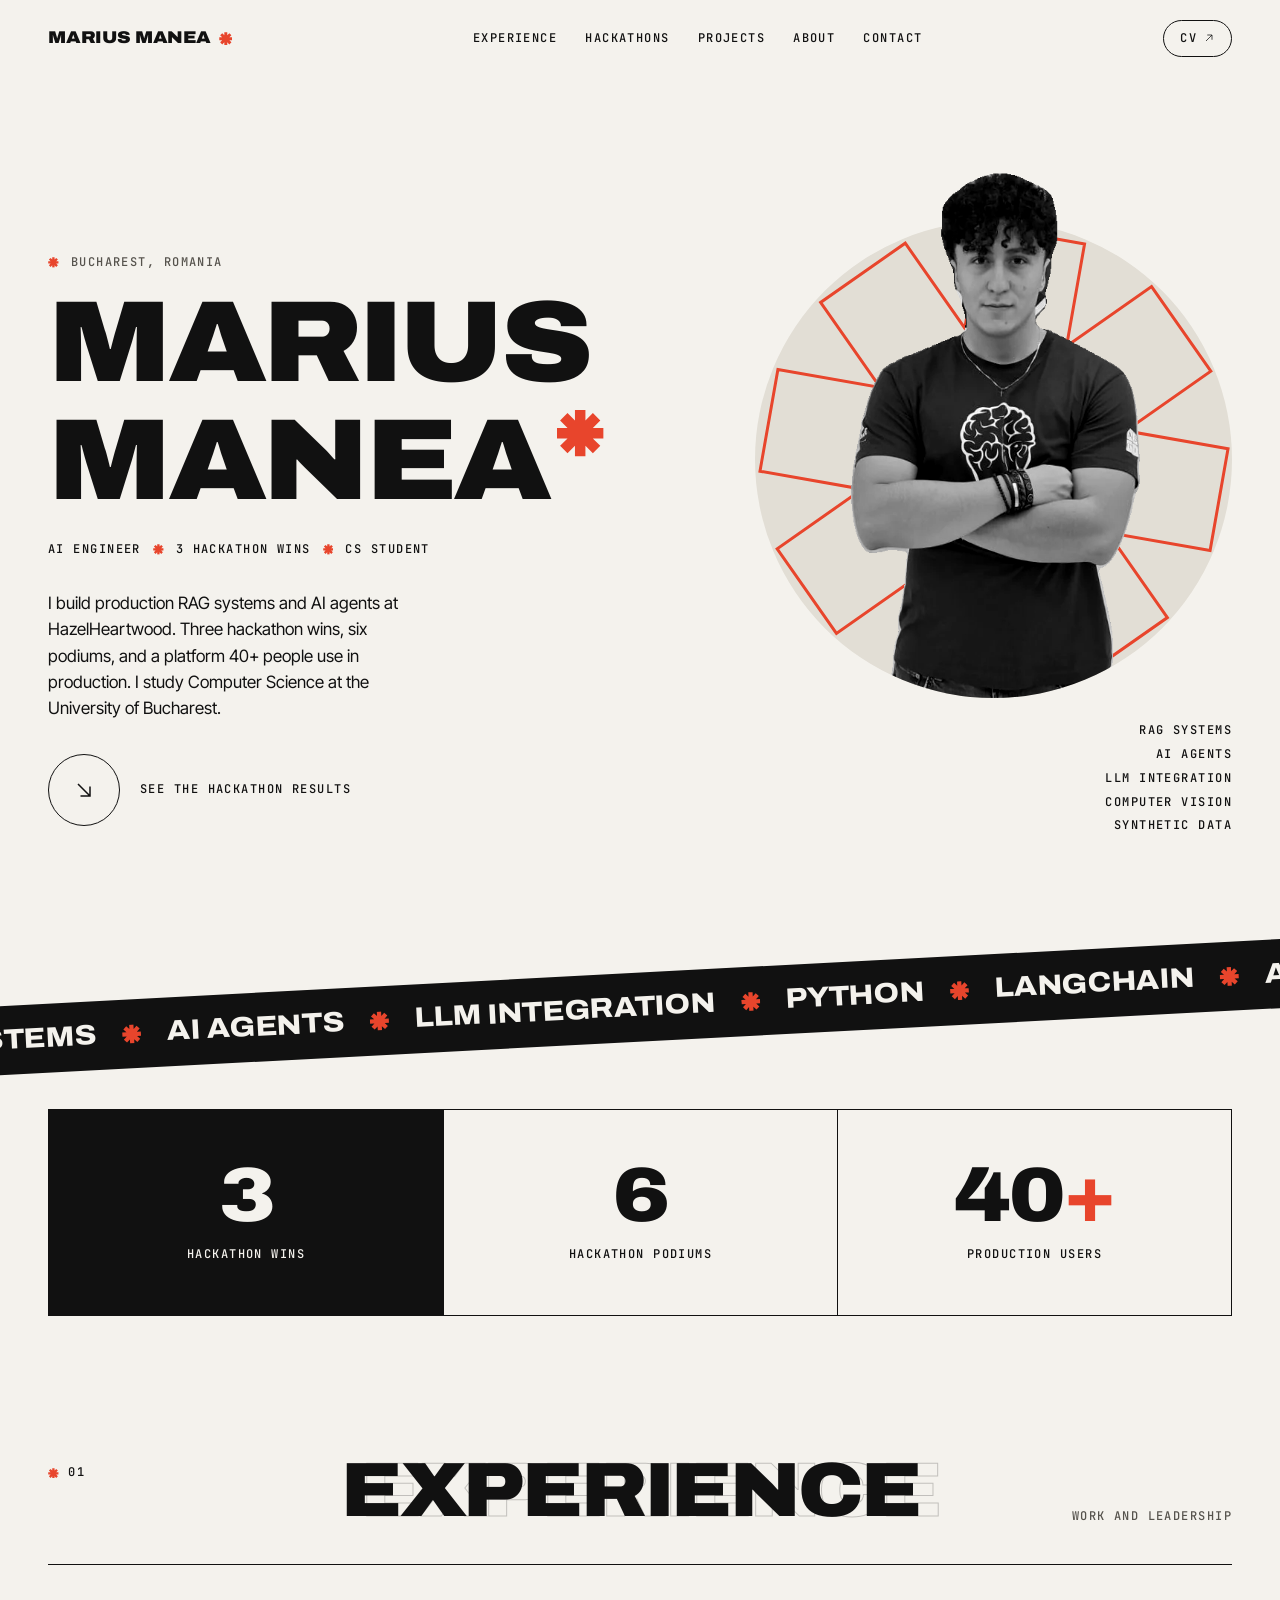
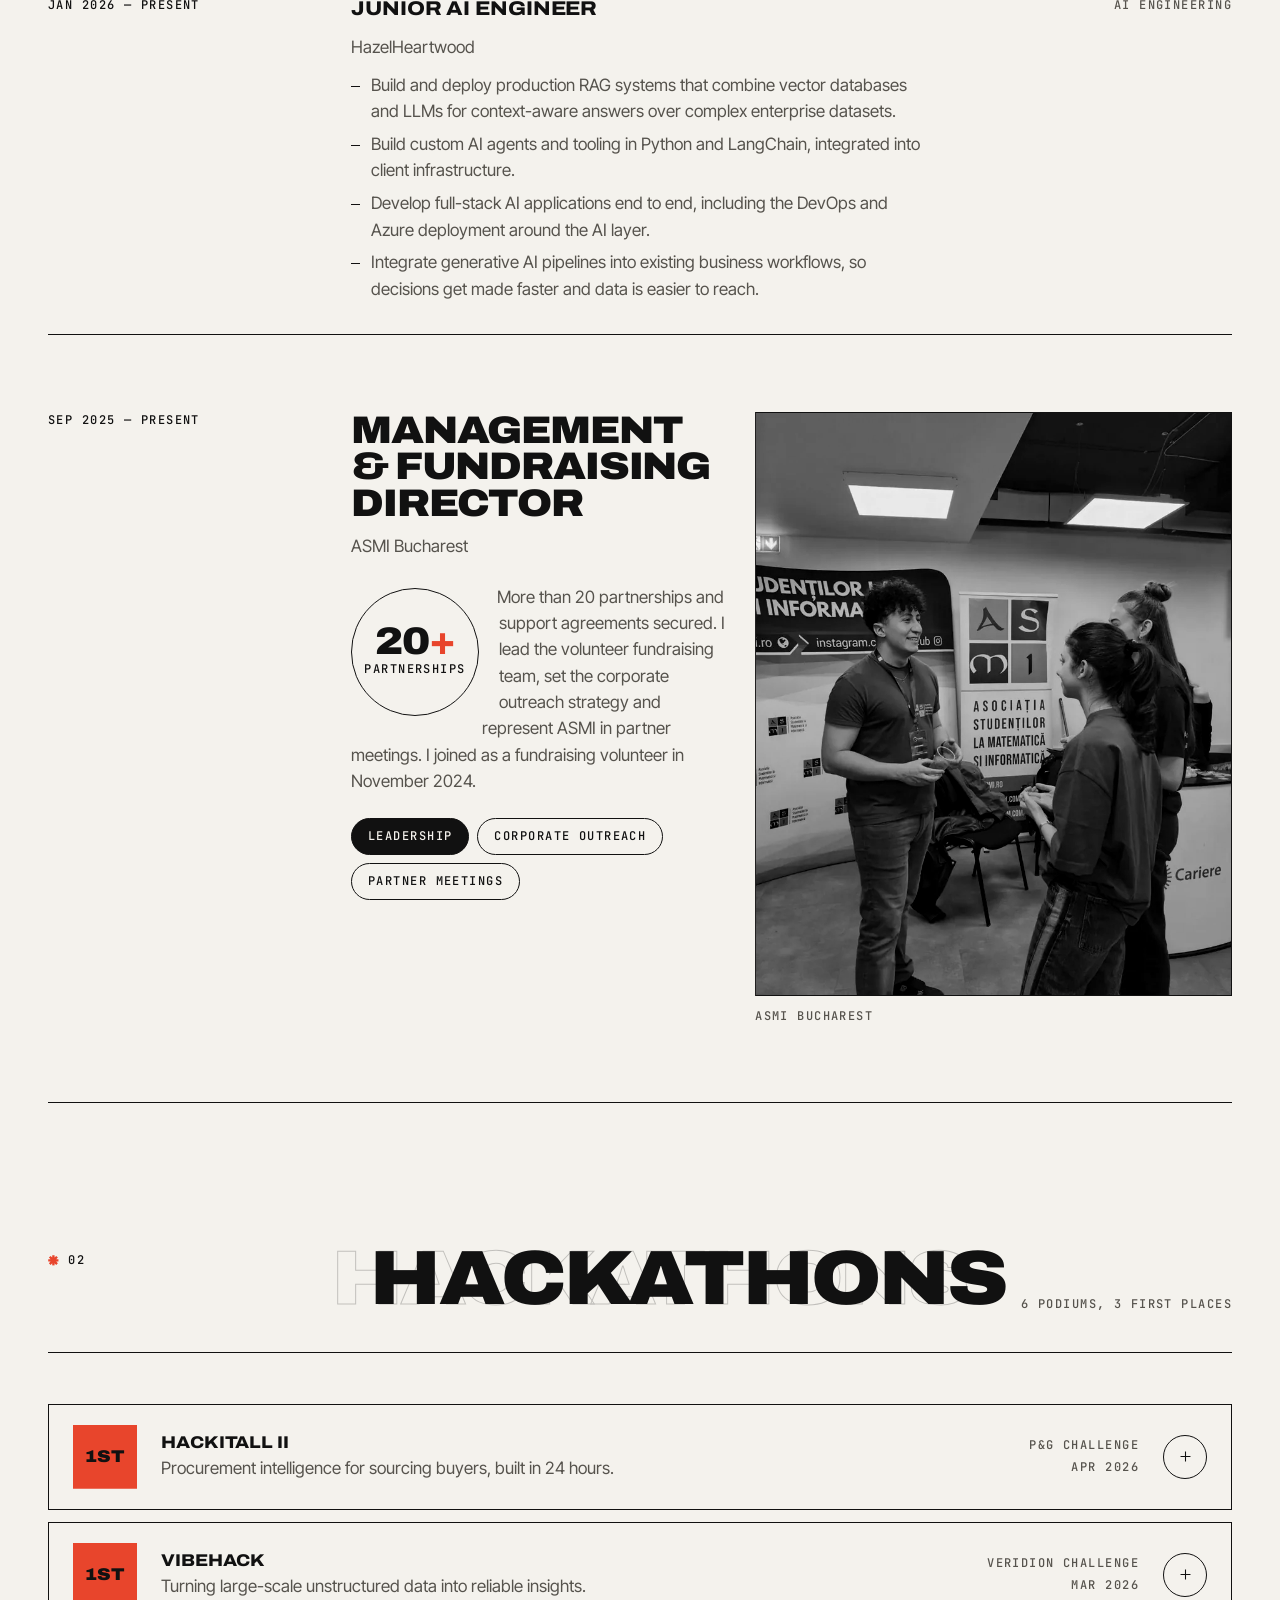
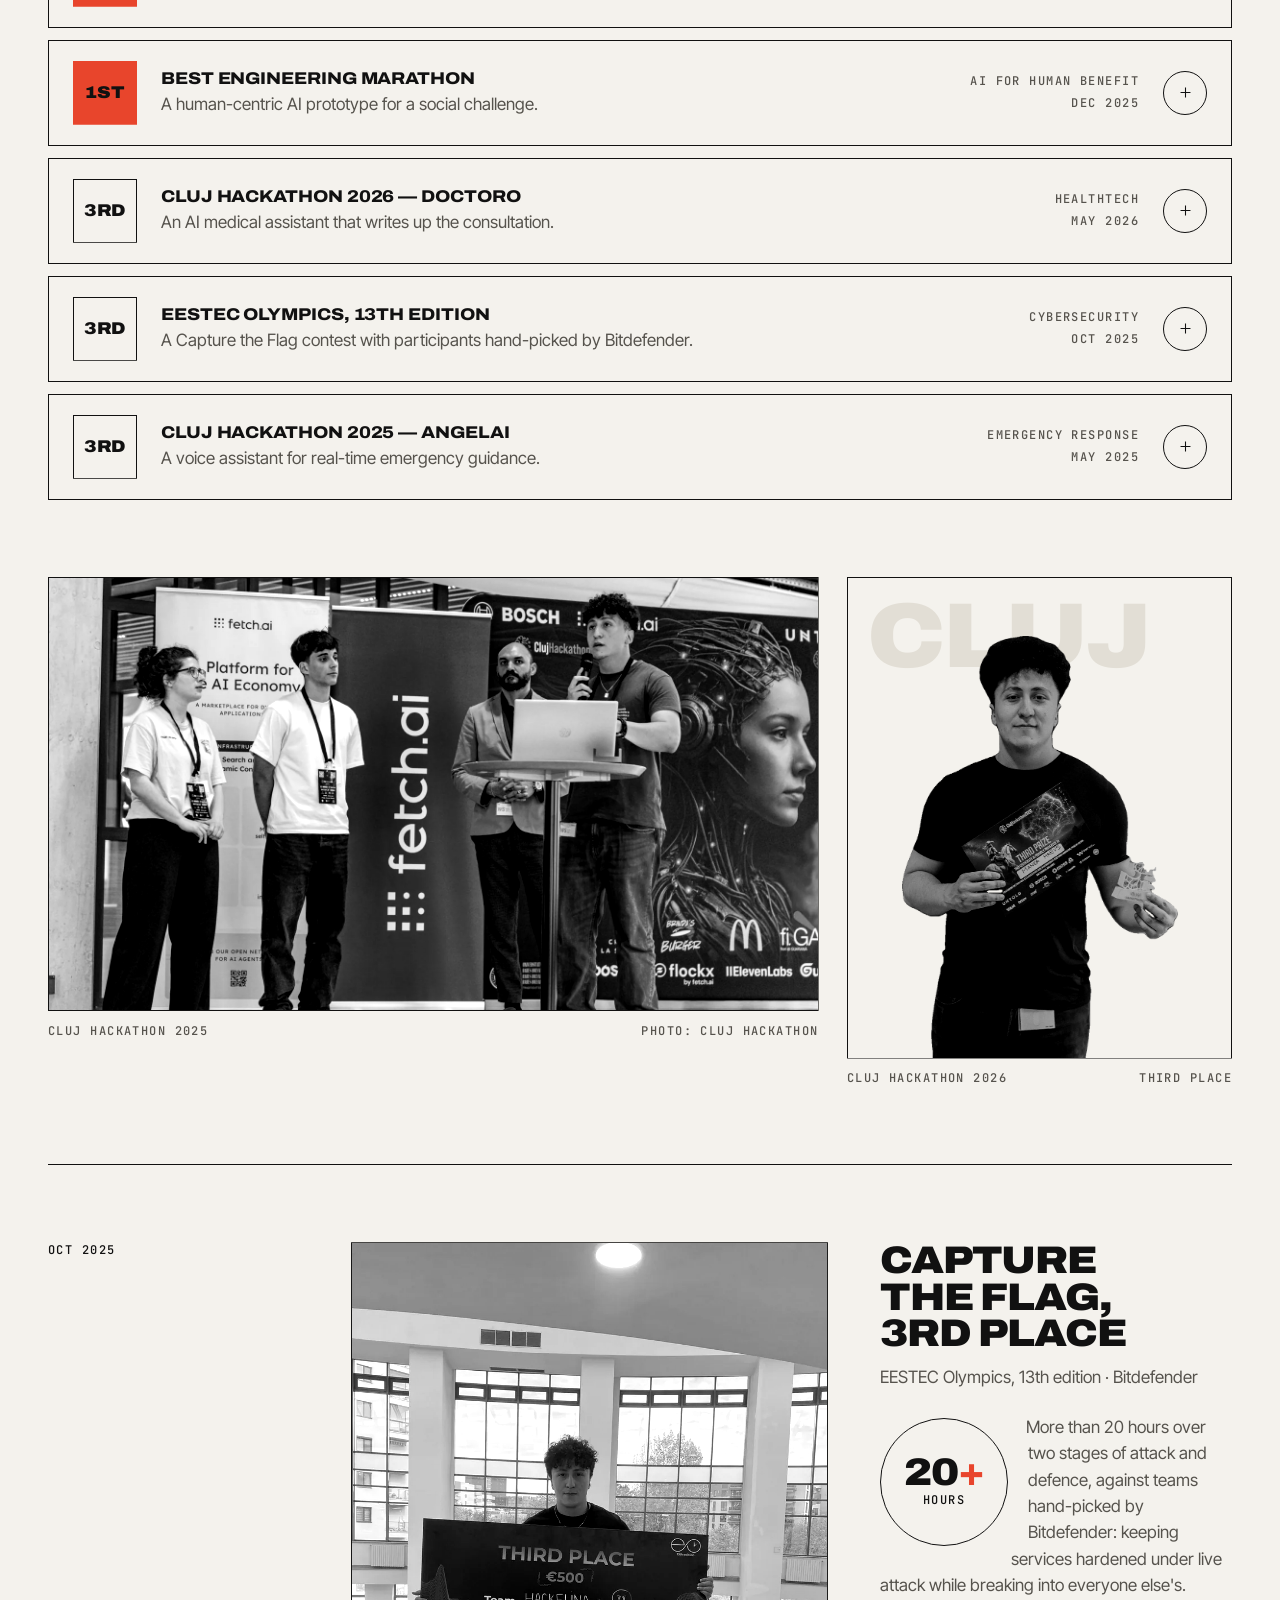
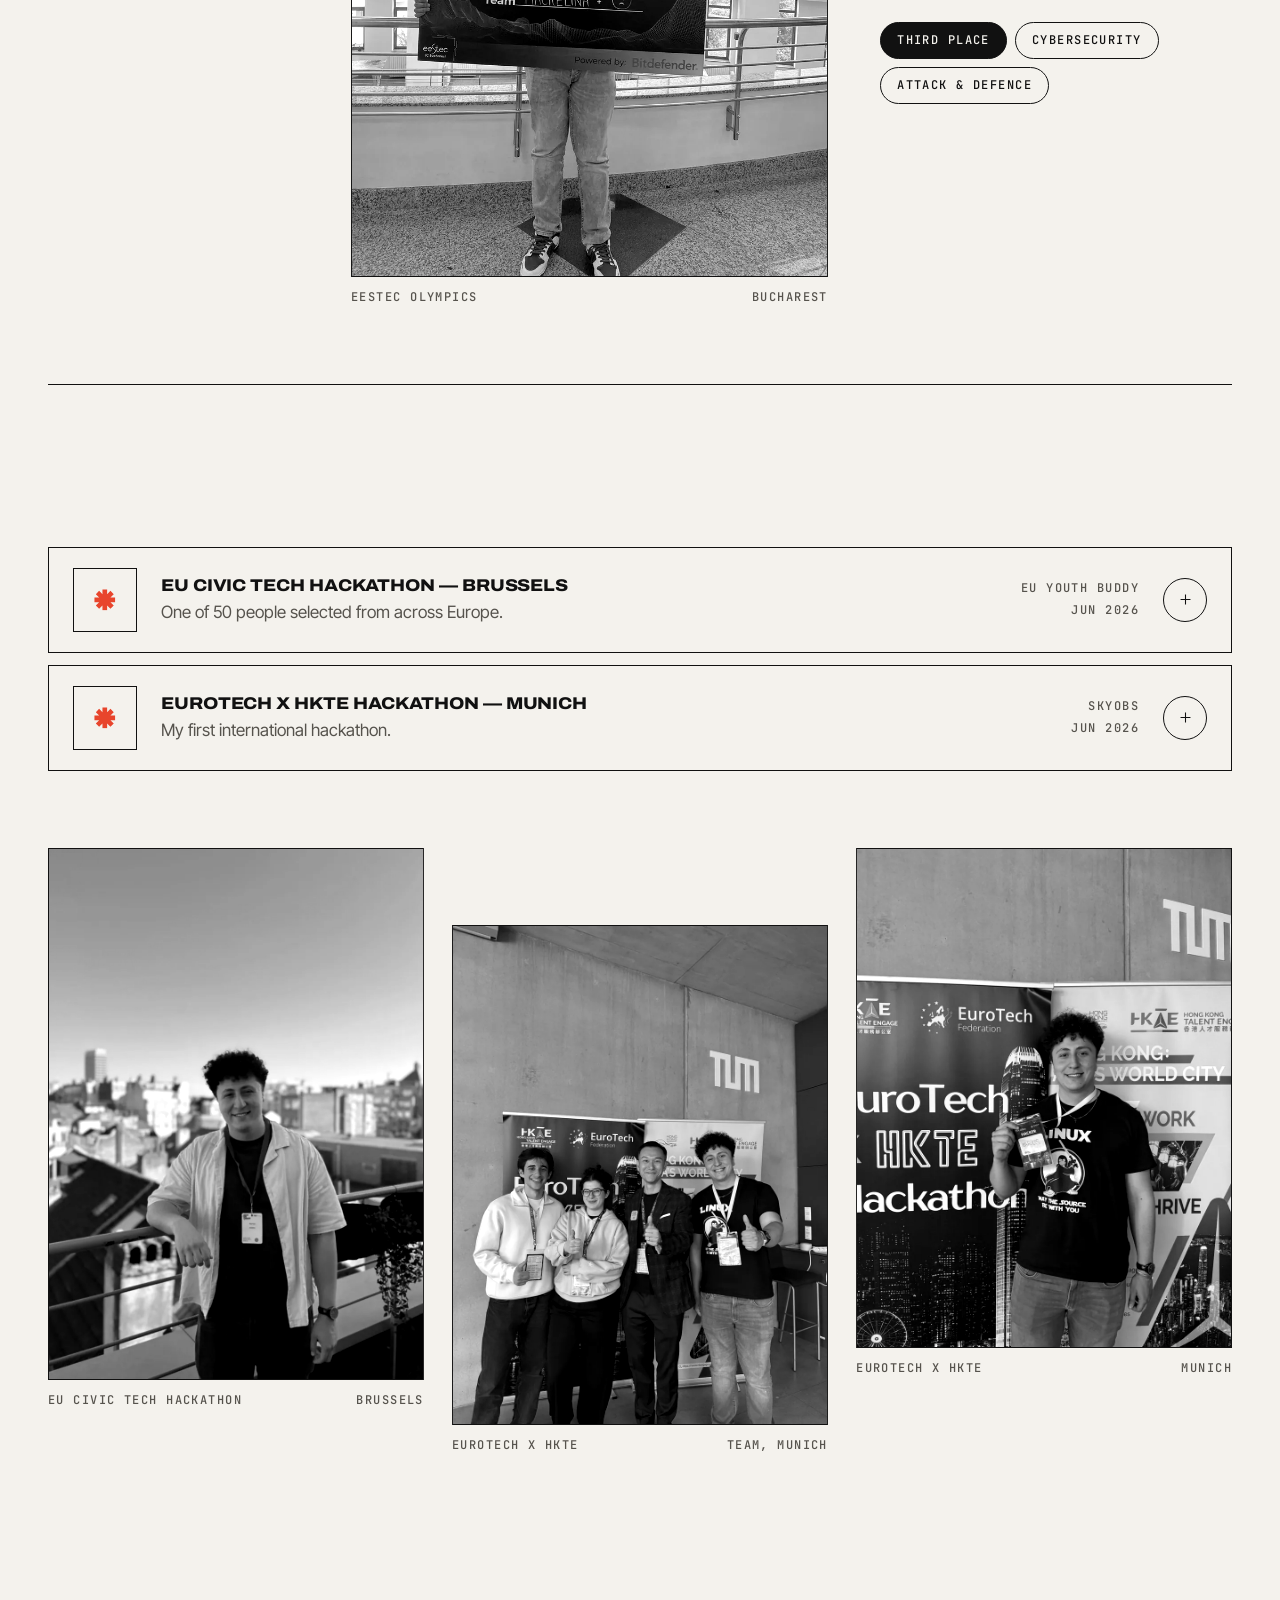
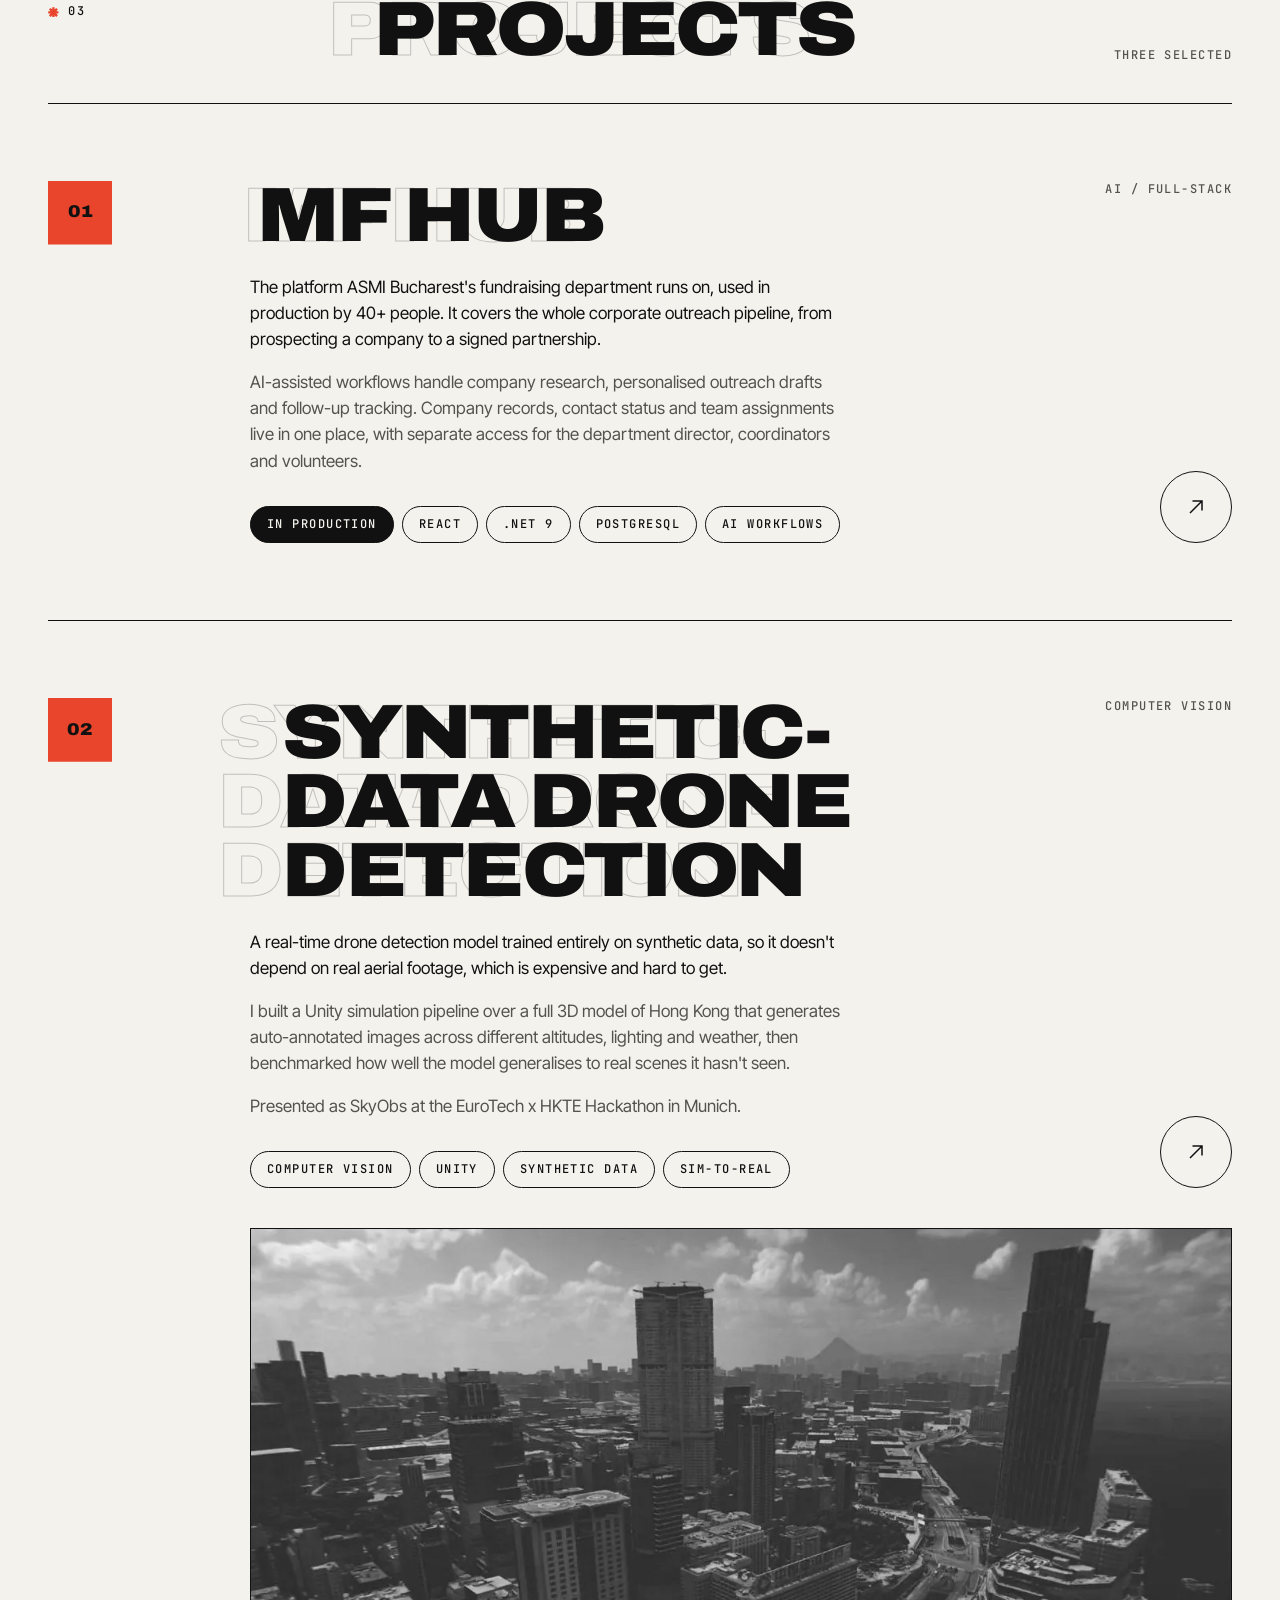
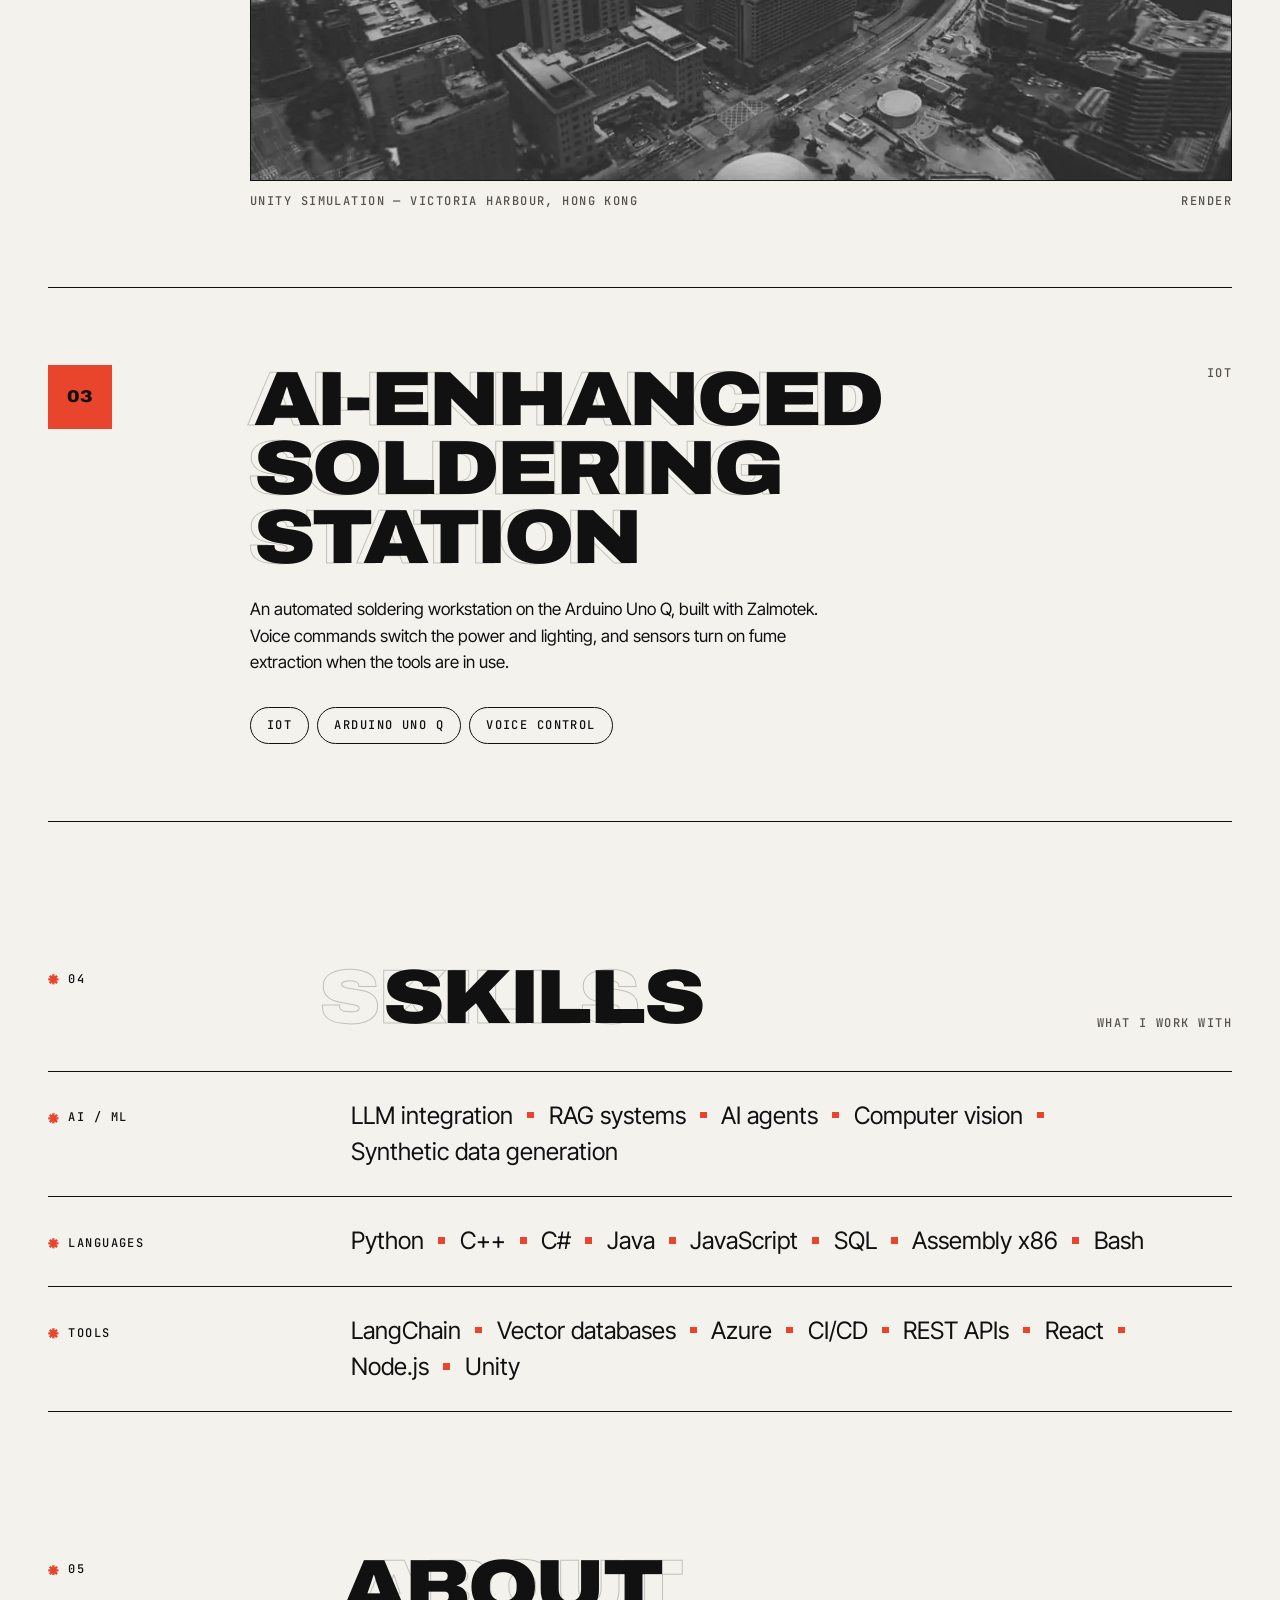
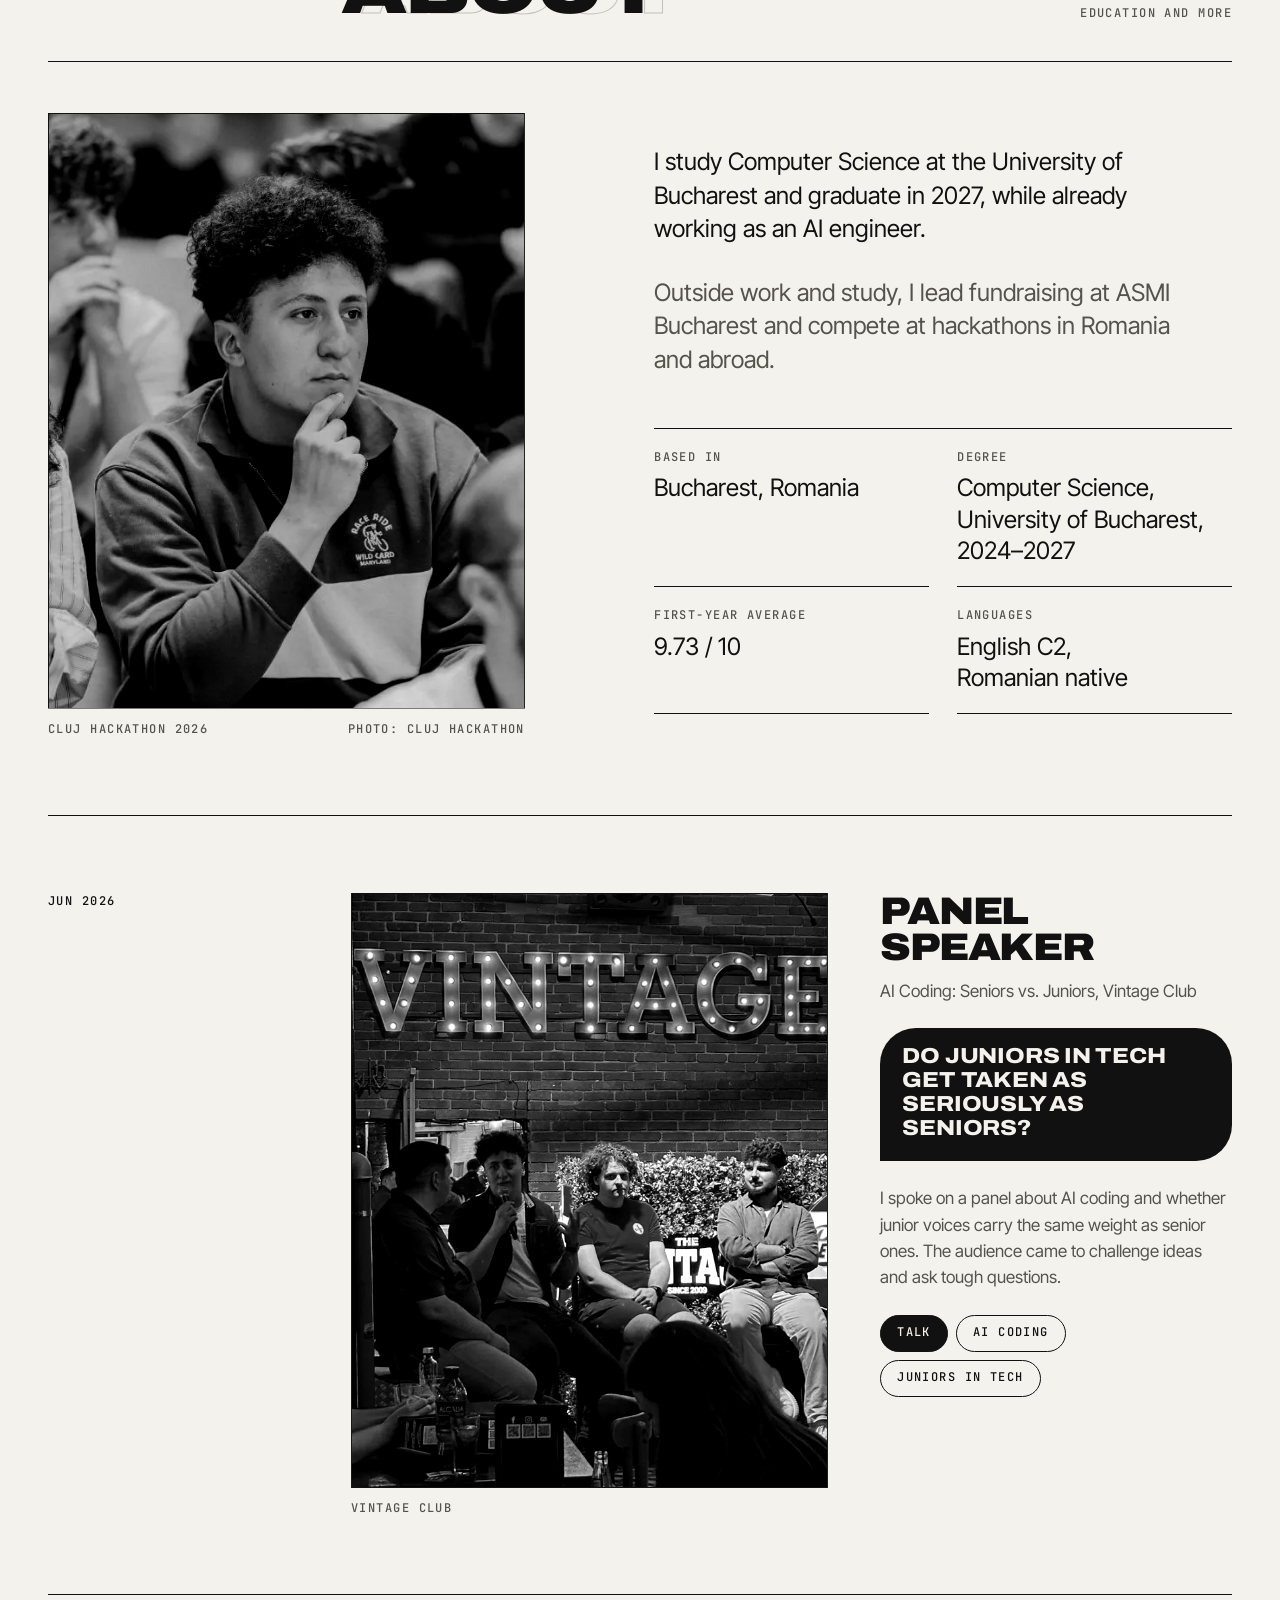
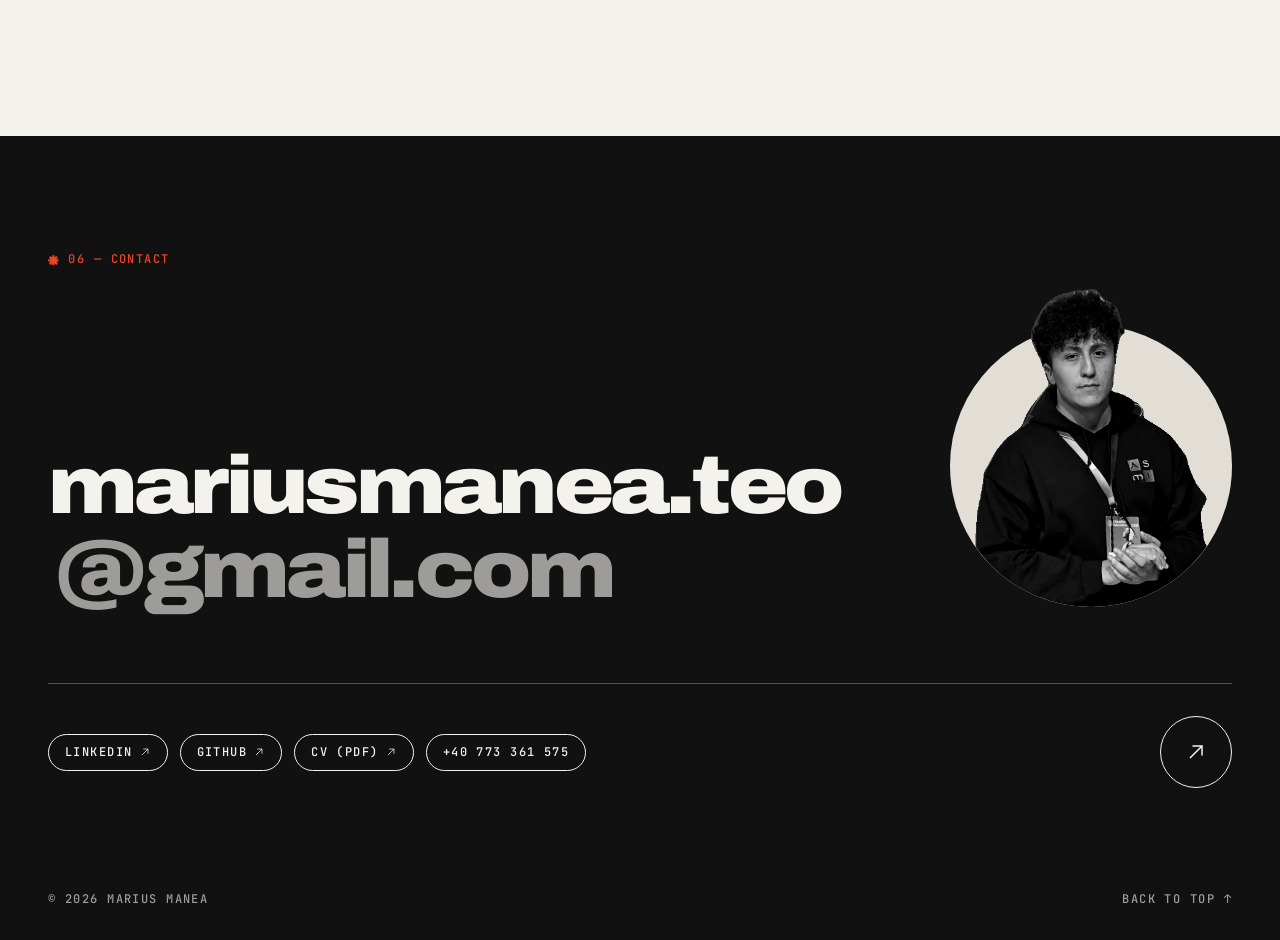
==== commit fd89d20f: "Add the EuroTech x HKTE team photo to the international gallery" ====
--- a/index.html
+++ b/index.html
@@ -414,6 +414,15 @@
           </div>
           <figcaption class="label"><span>EU Civic Tech Hackathon</span><span>Brussels</span></figcaption>
         </figure>
+        <figure class="photo" data-reveal="media">
+          <div class="photo__frame">
+            <picture>
+              <source srcset="assets/img/eurotech-hkte-team.webp" type="image/webp">
+              <img src="assets/img/eurotech-hkte-team.jpg" width="840" height="1120" loading="lazy" alt="Marius and his team giving a thumbs up in front of the EuroTech x HKTE Hackathon banners at TUM in Munich">
+            </picture>
+          </div>
+          <figcaption class="label"><span>EuroTech x HKTE</span><span>Team, Munich</span></figcaption>
+        </figure>
         <figure class="photo" data-reveal="media" data-parallax="0.1">
           <div class="photo__frame">
             <picture>
--- a/style.css
+++ b/style.css
@@ -1212,18 +1212,26 @@
   margin-top: var(--space-6);
 }
 
+.gallery > :first-child {
+  grid-column: 1 / -1;
+}
+
 @media (min-width: 60em) {
   .gallery {
     grid-template-columns: repeat(12, minmax(0, 1fr));
   }
 
   .gallery > :first-child {
+    grid-column: 1 / span 4;
+  }
+
+  .gallery > :nth-child(2) {
     grid-column: 5 / span 4;
+    margin-top: var(--space-6);
   }
 
   .gallery > :last-child {
     grid-column: 9 / span 4;
-    margin-top: var(--space-6);
   }
 }
 
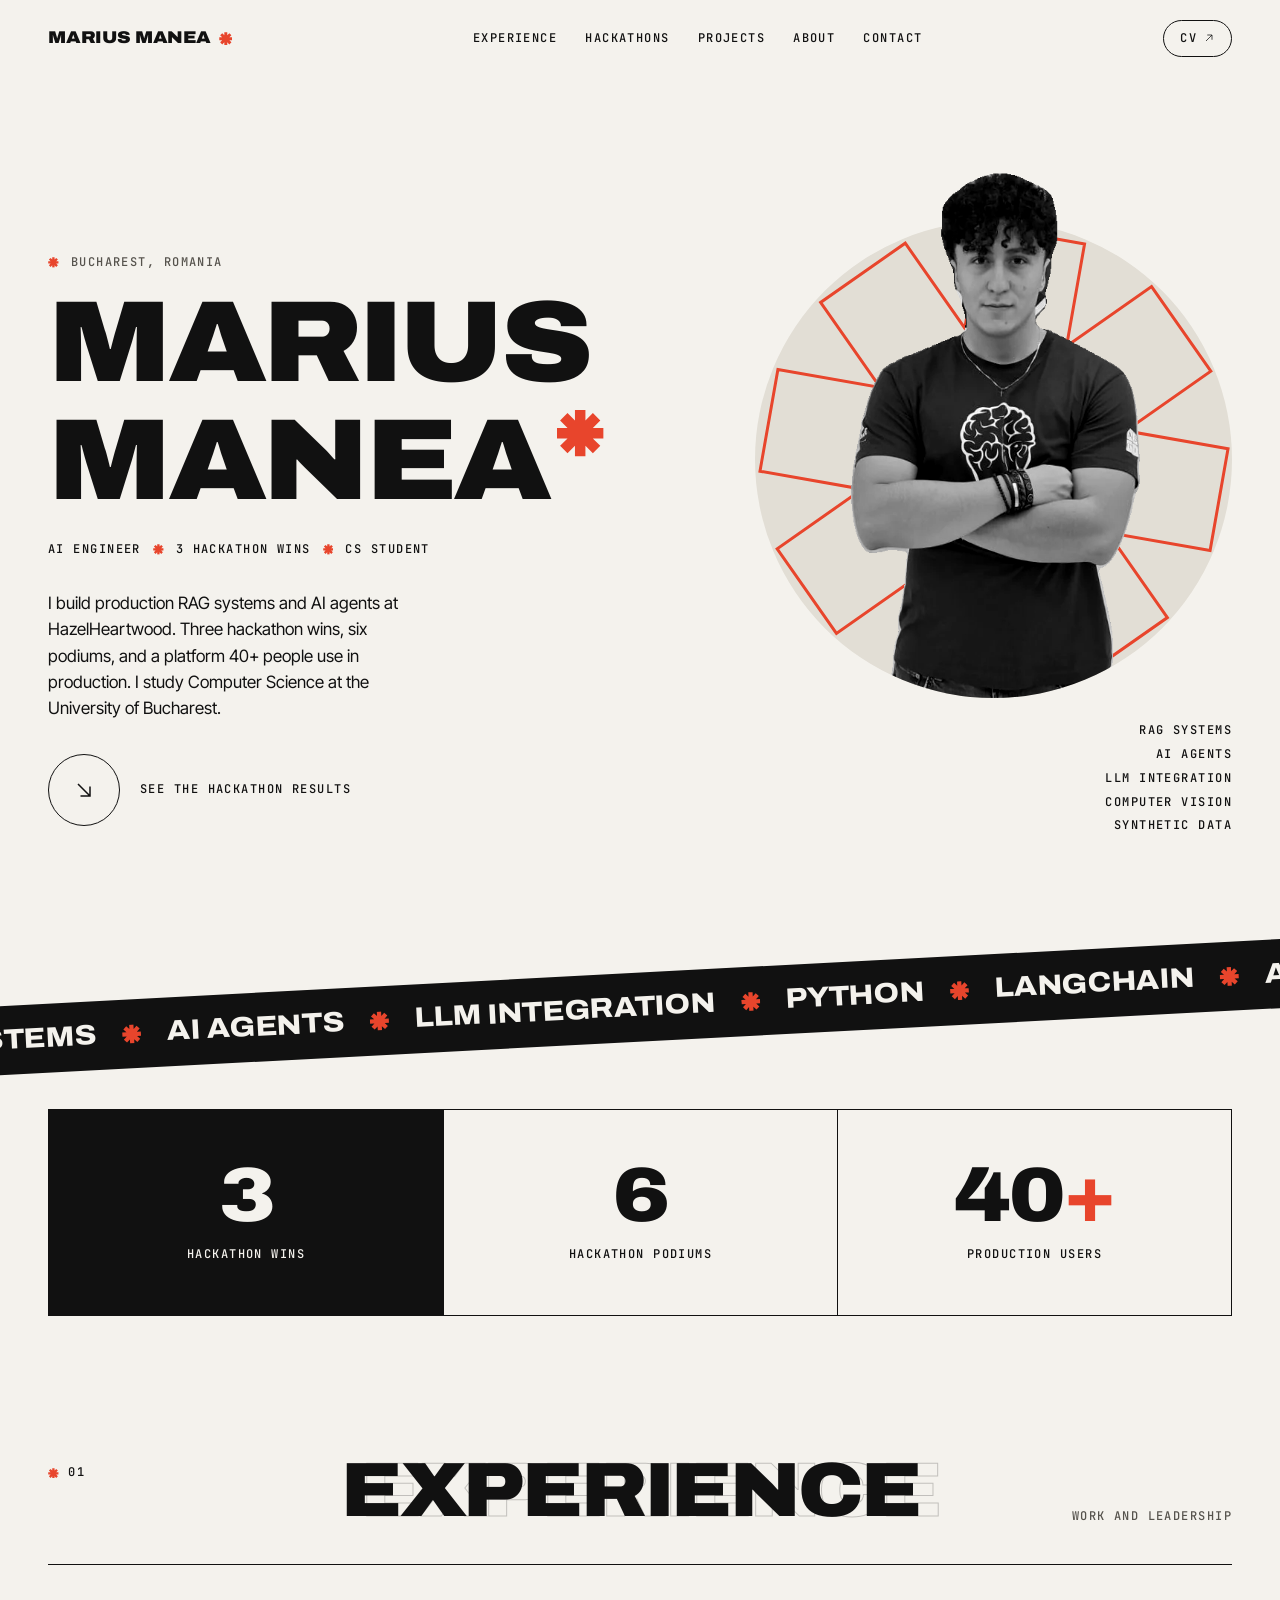
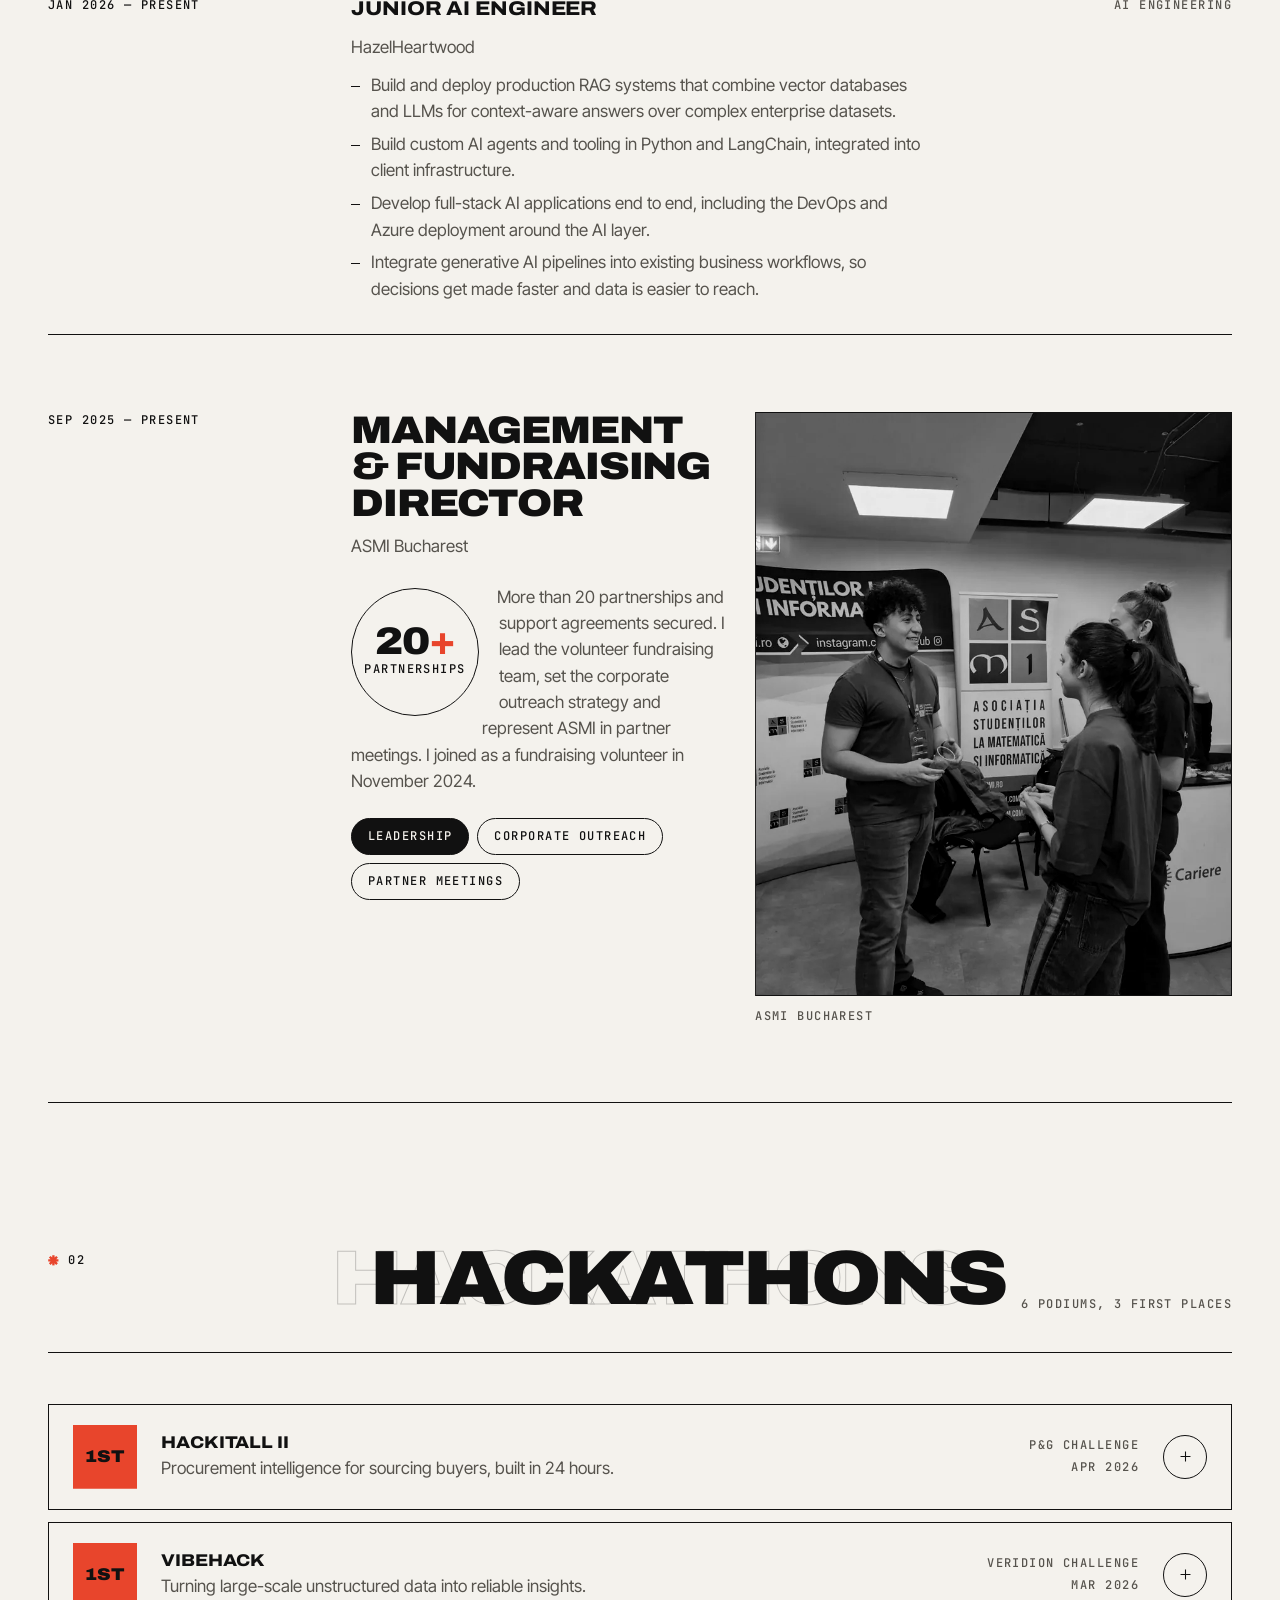
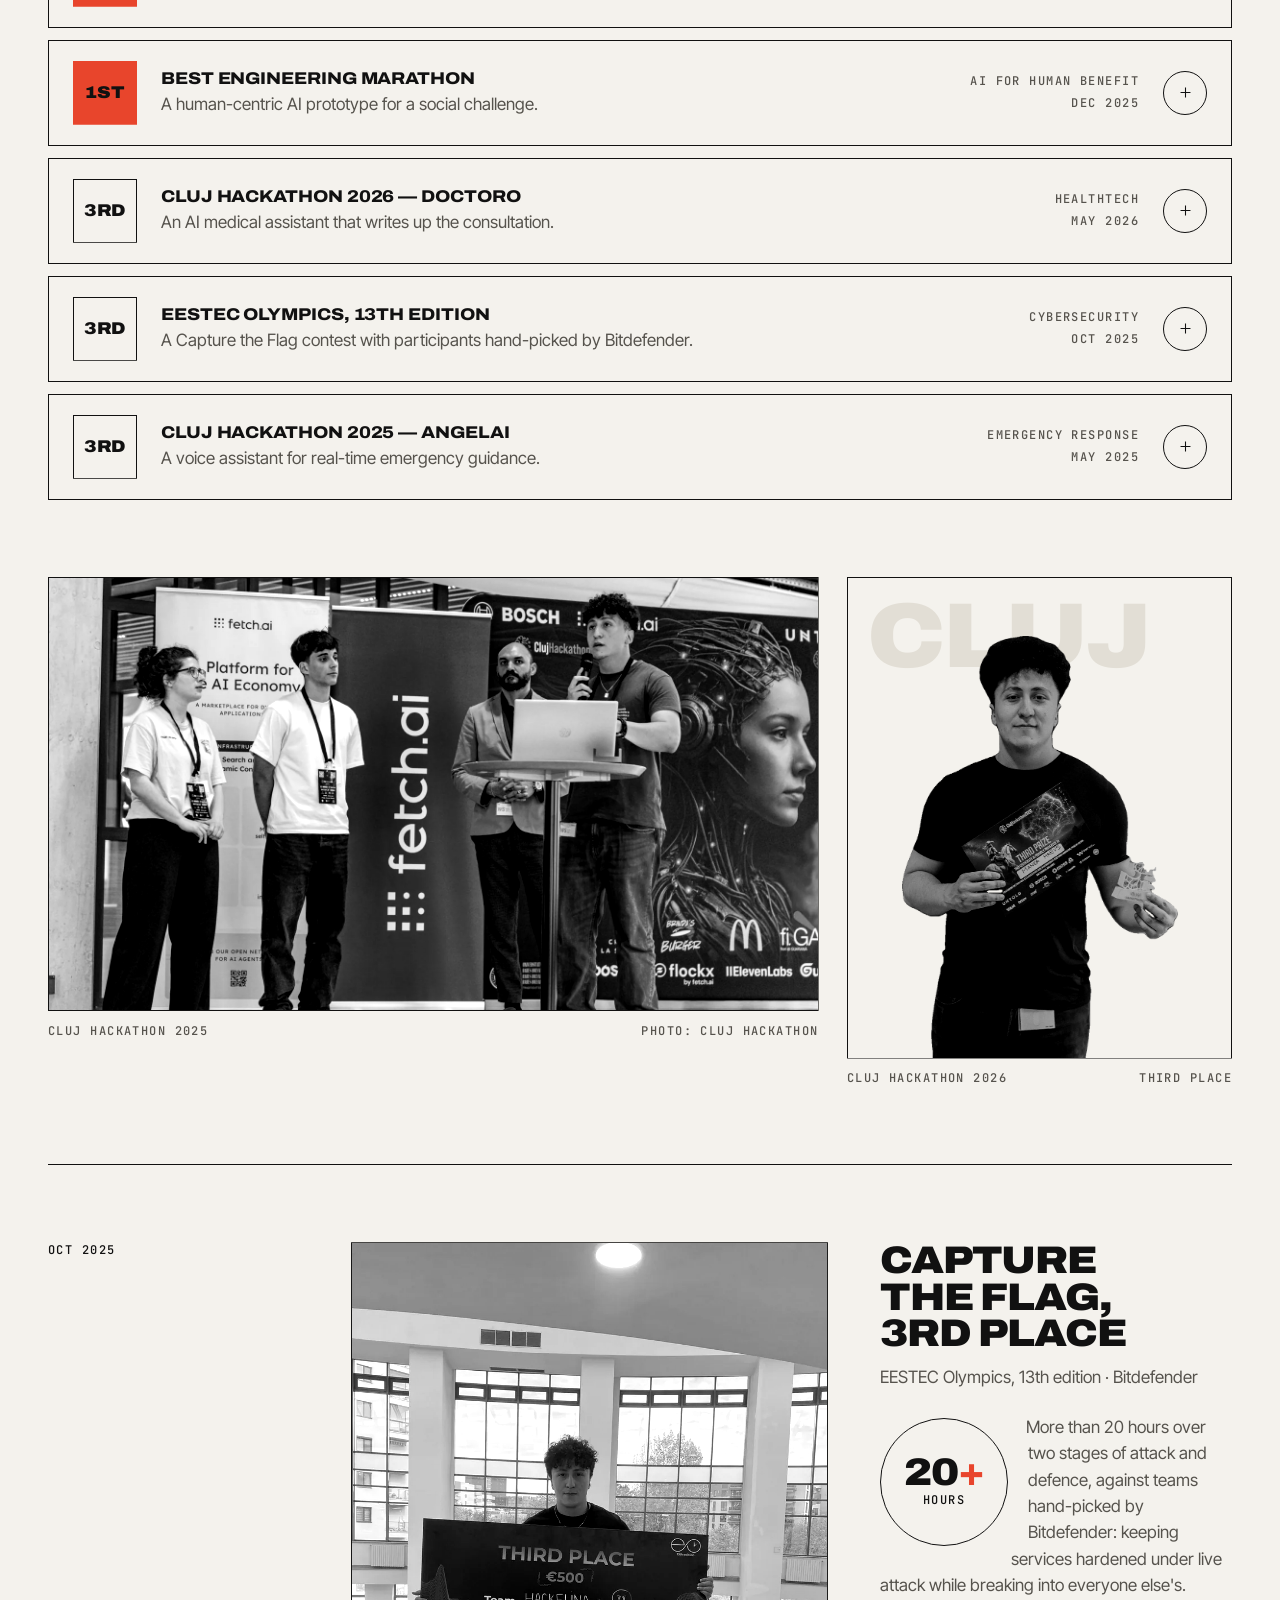
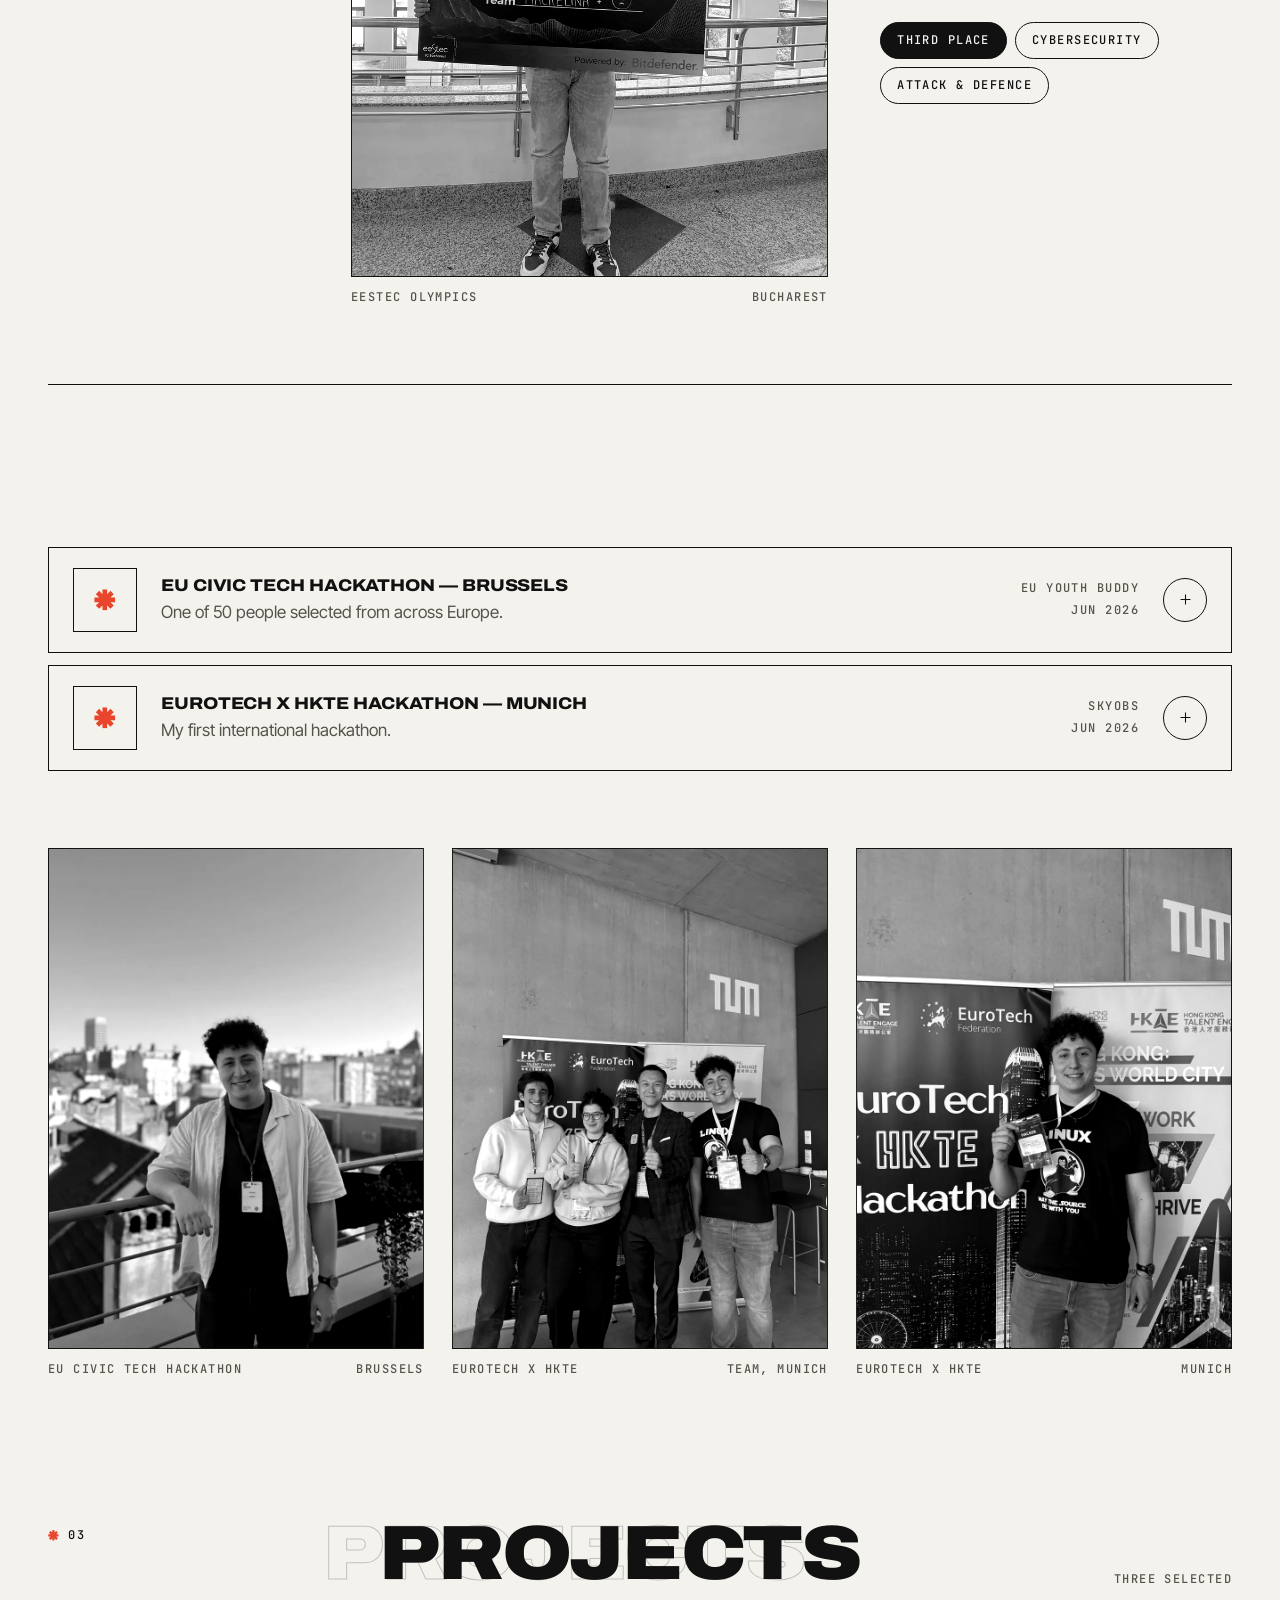
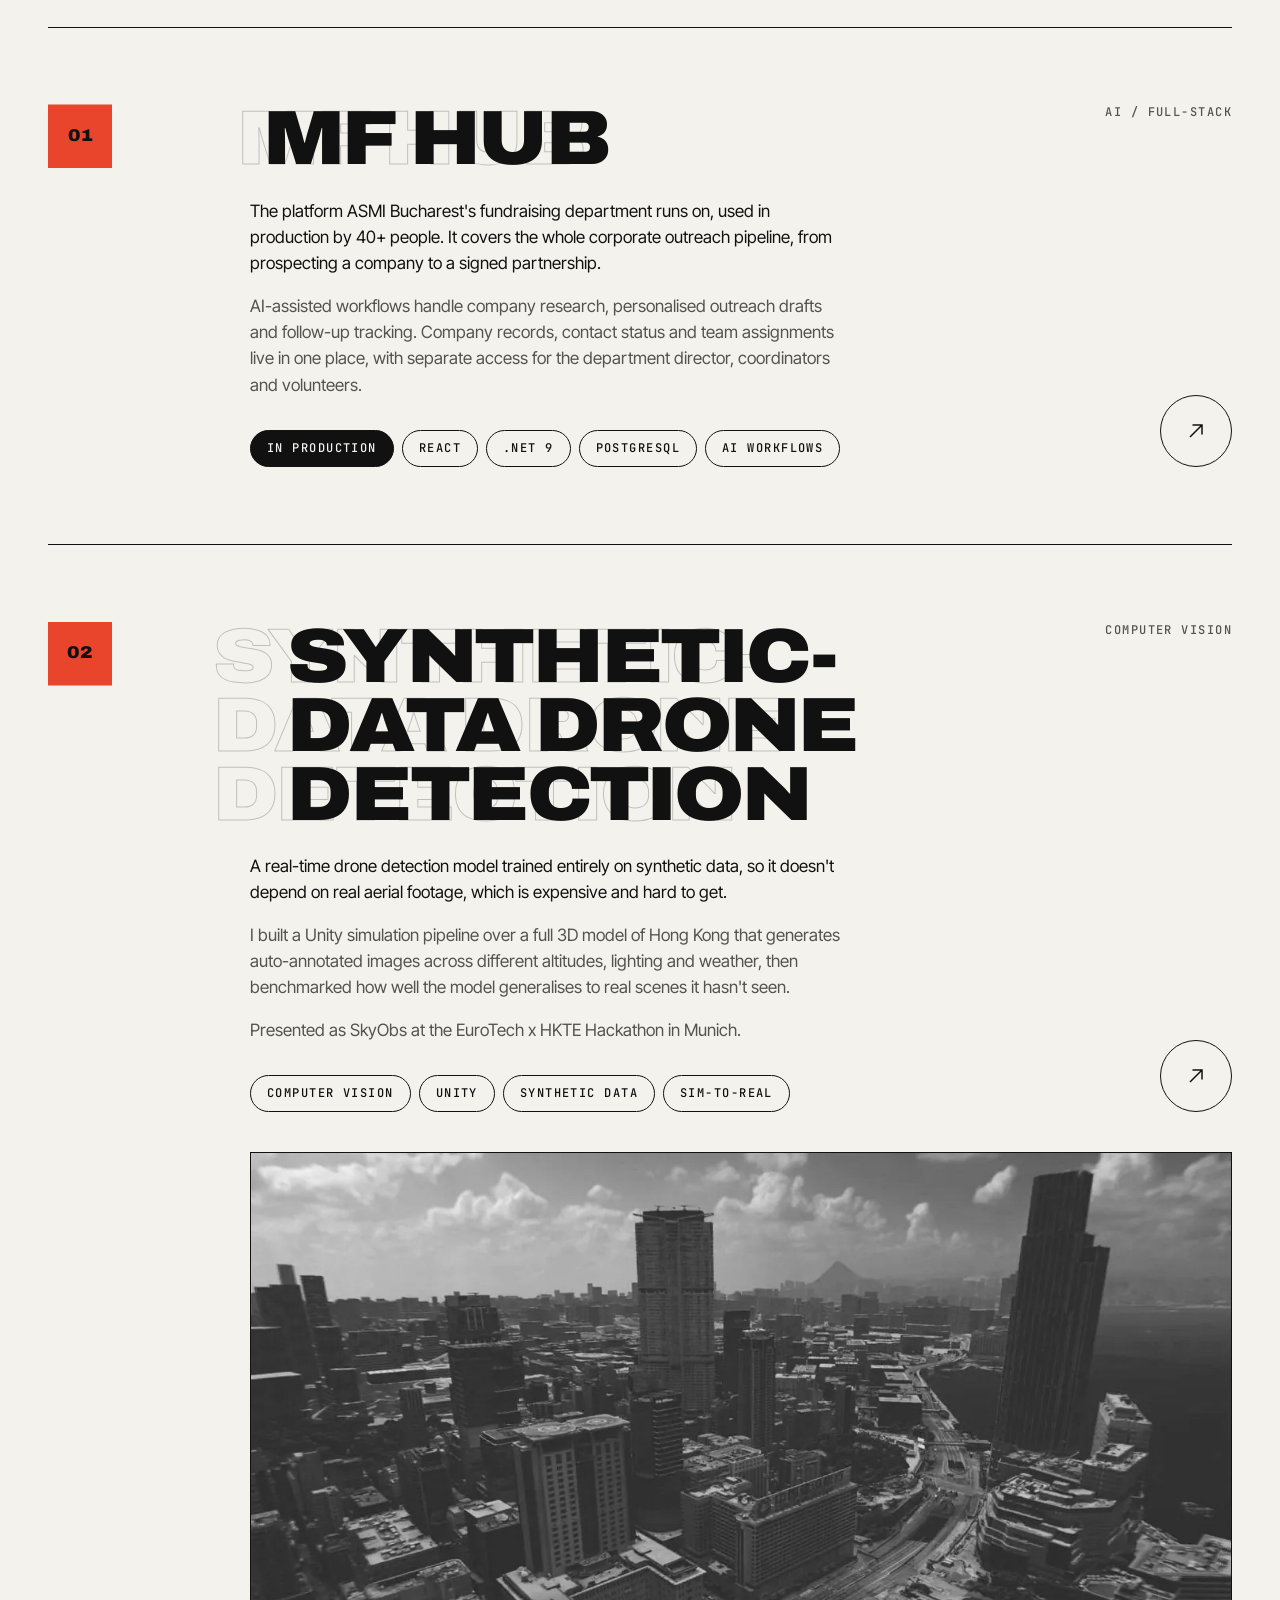
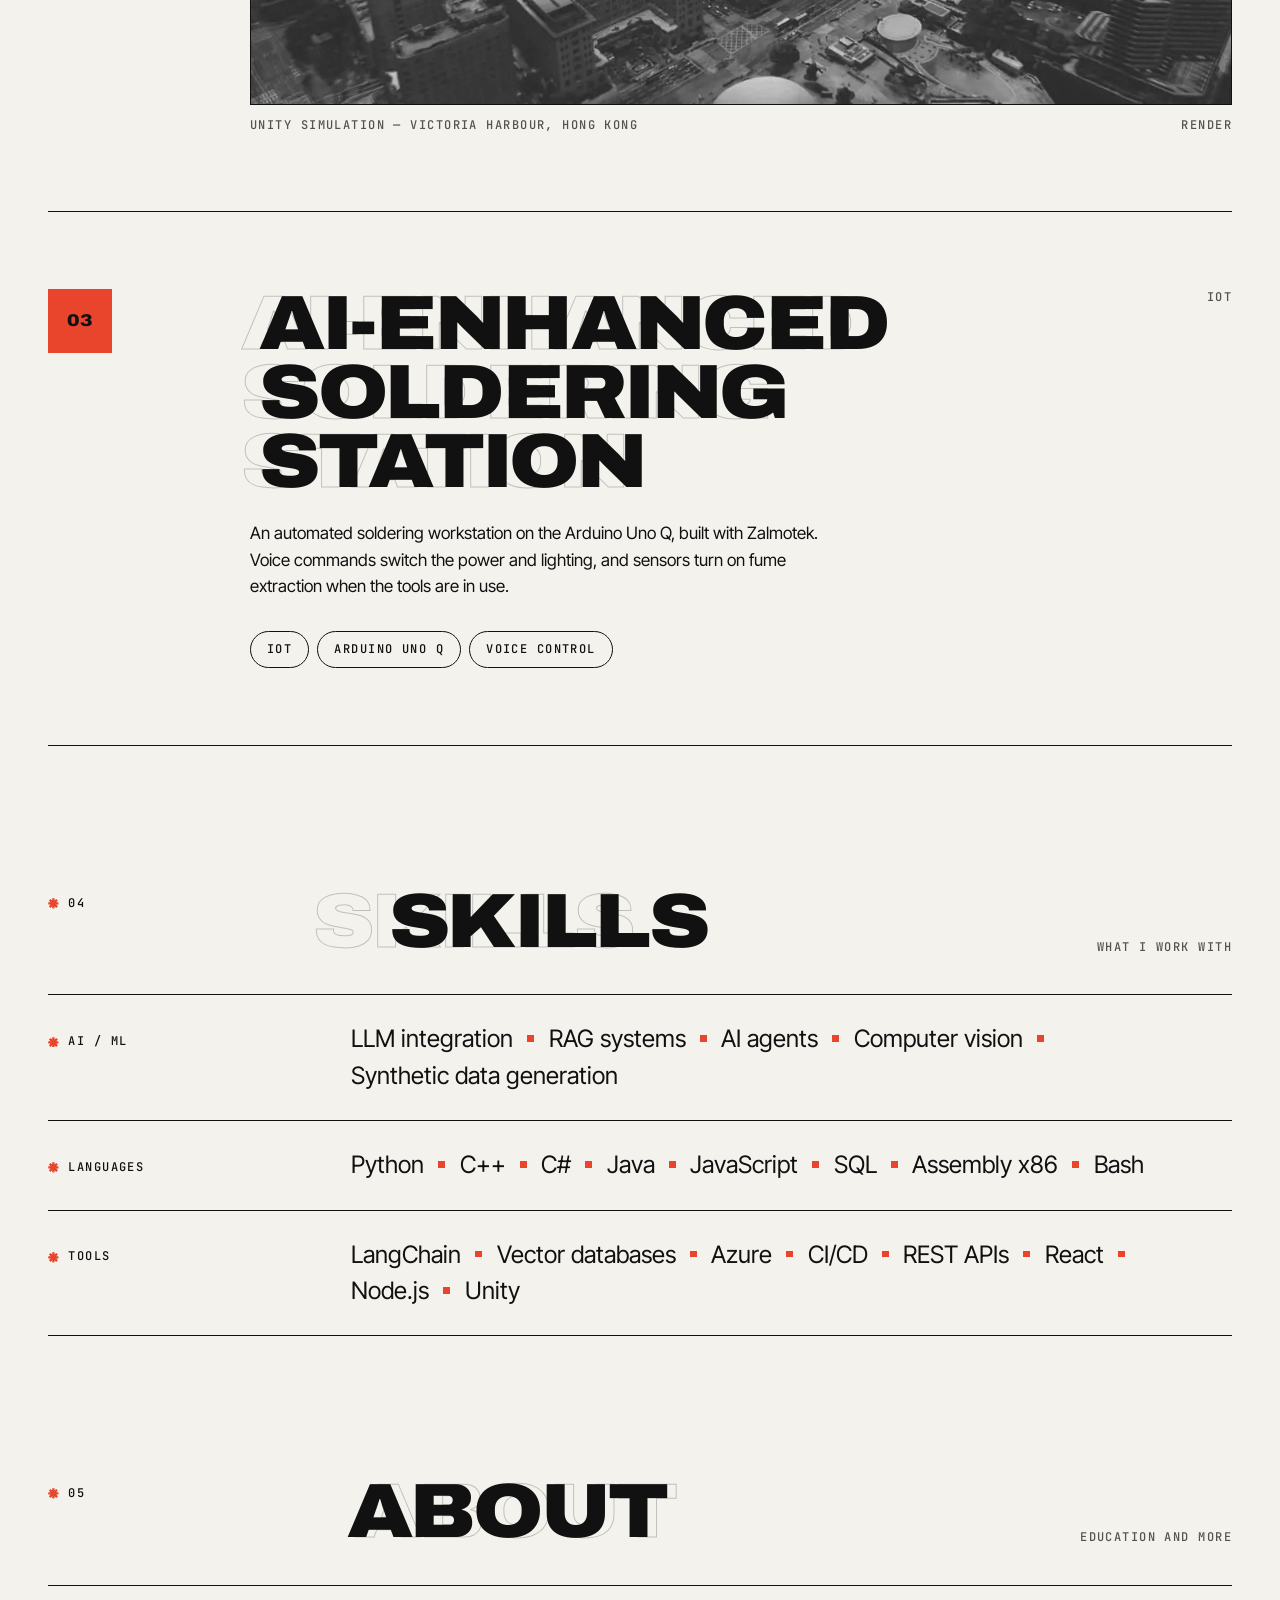
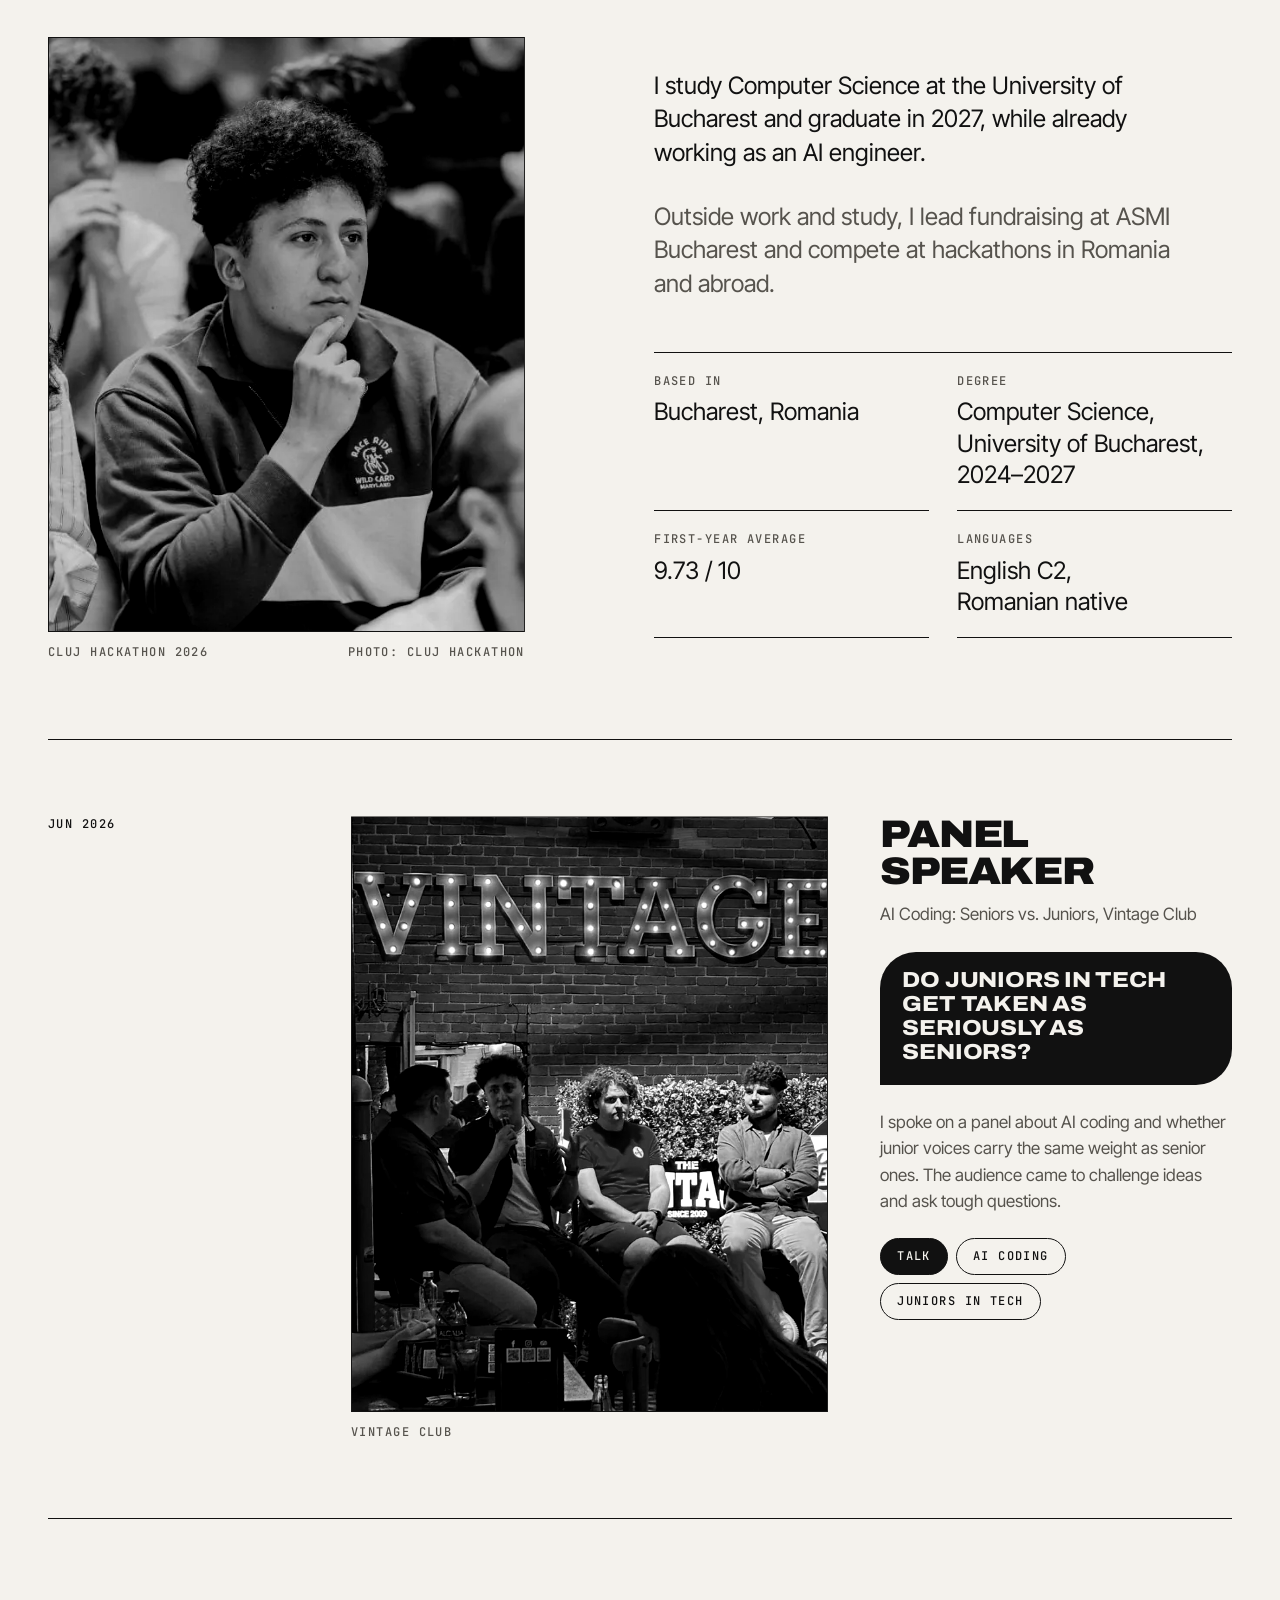
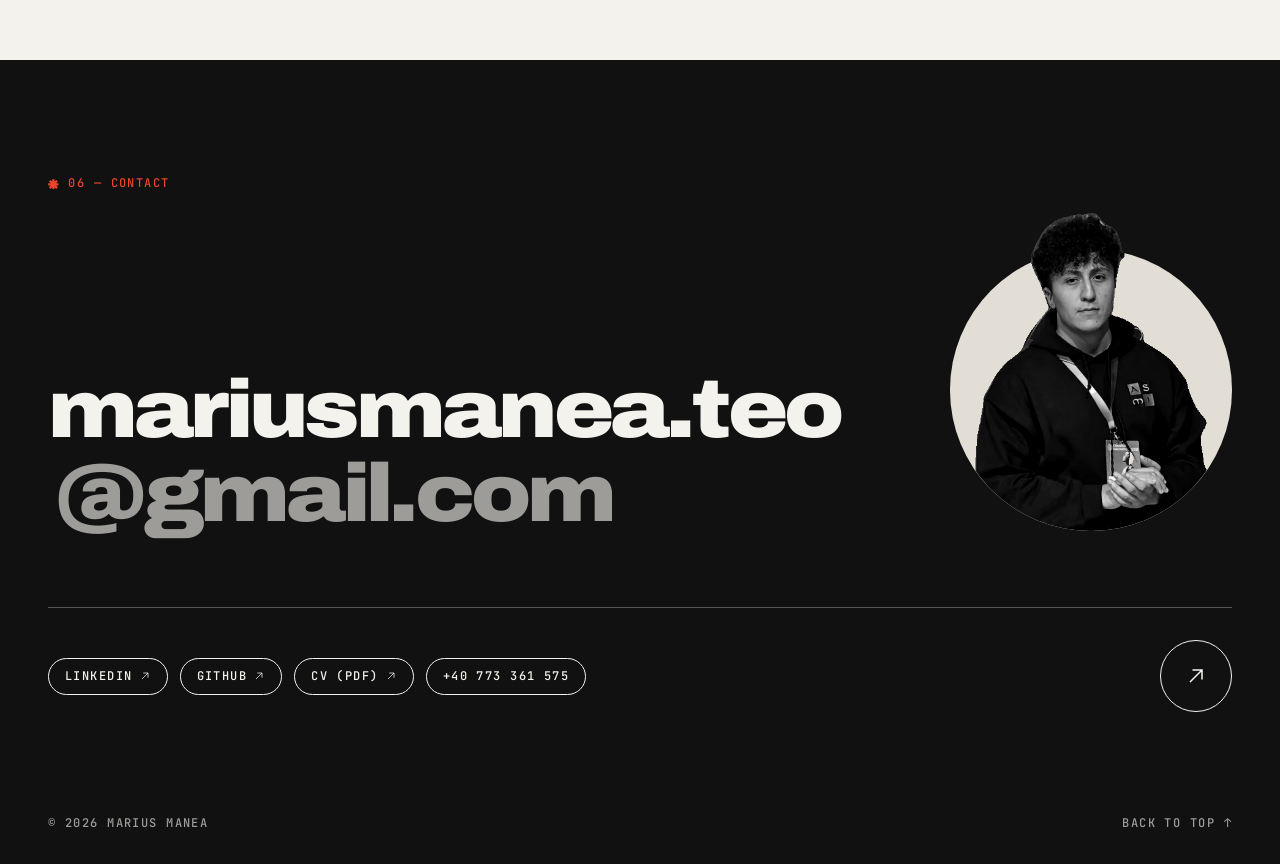
==== commit b7b4d7dc: "Line up the three international photos in one even row" ====
--- a/index.html
+++ b/index.html
@@ -15,9 +15,9 @@
   <link rel="preload" href="assets/fonts/archivo.woff2" as="font" type="font/woff2" crossorigin>
   <link rel="preload" href="assets/fonts/inter-tight.woff2" as="font" type="font/woff2" crossorigin>
   <link rel="preload" href="assets/fonts/jetbrains-mono.woff2" as="font" type="font/woff2" crossorigin>
-  <link rel="stylesheet" href="style.css">
+  <link rel="stylesheet" href="style.css?v=3">
   <script>document.documentElement.classList.replace('no-js', 'js'); if (!matchMedia('(prefers-reduced-motion: reduce)').matches) document.documentElement.classList.add('motion');</script>
-  <script src="script.js" defer></script>
+  <script src="script.js?v=2" defer></script>
 </head>
 <body>
   <a class="skip-link label" href="#main">Skip to content</a>
@@ -423,7 +423,7 @@
           </div>
           <figcaption class="label"><span>EuroTech x HKTE</span><span>Team, Munich</span></figcaption>
         </figure>
-        <figure class="photo" data-reveal="media" data-parallax="0.1">
+        <figure class="photo" data-reveal="media">
           <div class="photo__frame">
             <picture>
               <source srcset="assets/img/eurotech-hkte-munich.webp" type="image/webp">
--- a/style.css
+++ b/style.css
@@ -1216,6 +1216,17 @@
   grid-column: 1 / -1;
 }
 
+/* One frame shape so the row lines up; the Brussels shot loses a strip of sky */
+.gallery .photo__frame {
+  aspect-ratio: 3 / 4;
+}
+
+.gallery .photo__frame img {
+  height: 100%;
+  object-fit: cover;
+  object-position: bottom;
+}
+
 @media (min-width: 60em) {
   .gallery {
     grid-template-columns: repeat(12, minmax(0, 1fr));
@@ -1227,7 +1238,6 @@
 
   .gallery > :nth-child(2) {
     grid-column: 5 / span 4;
-    margin-top: var(--space-6);
   }
 
   .gallery > :last-child {
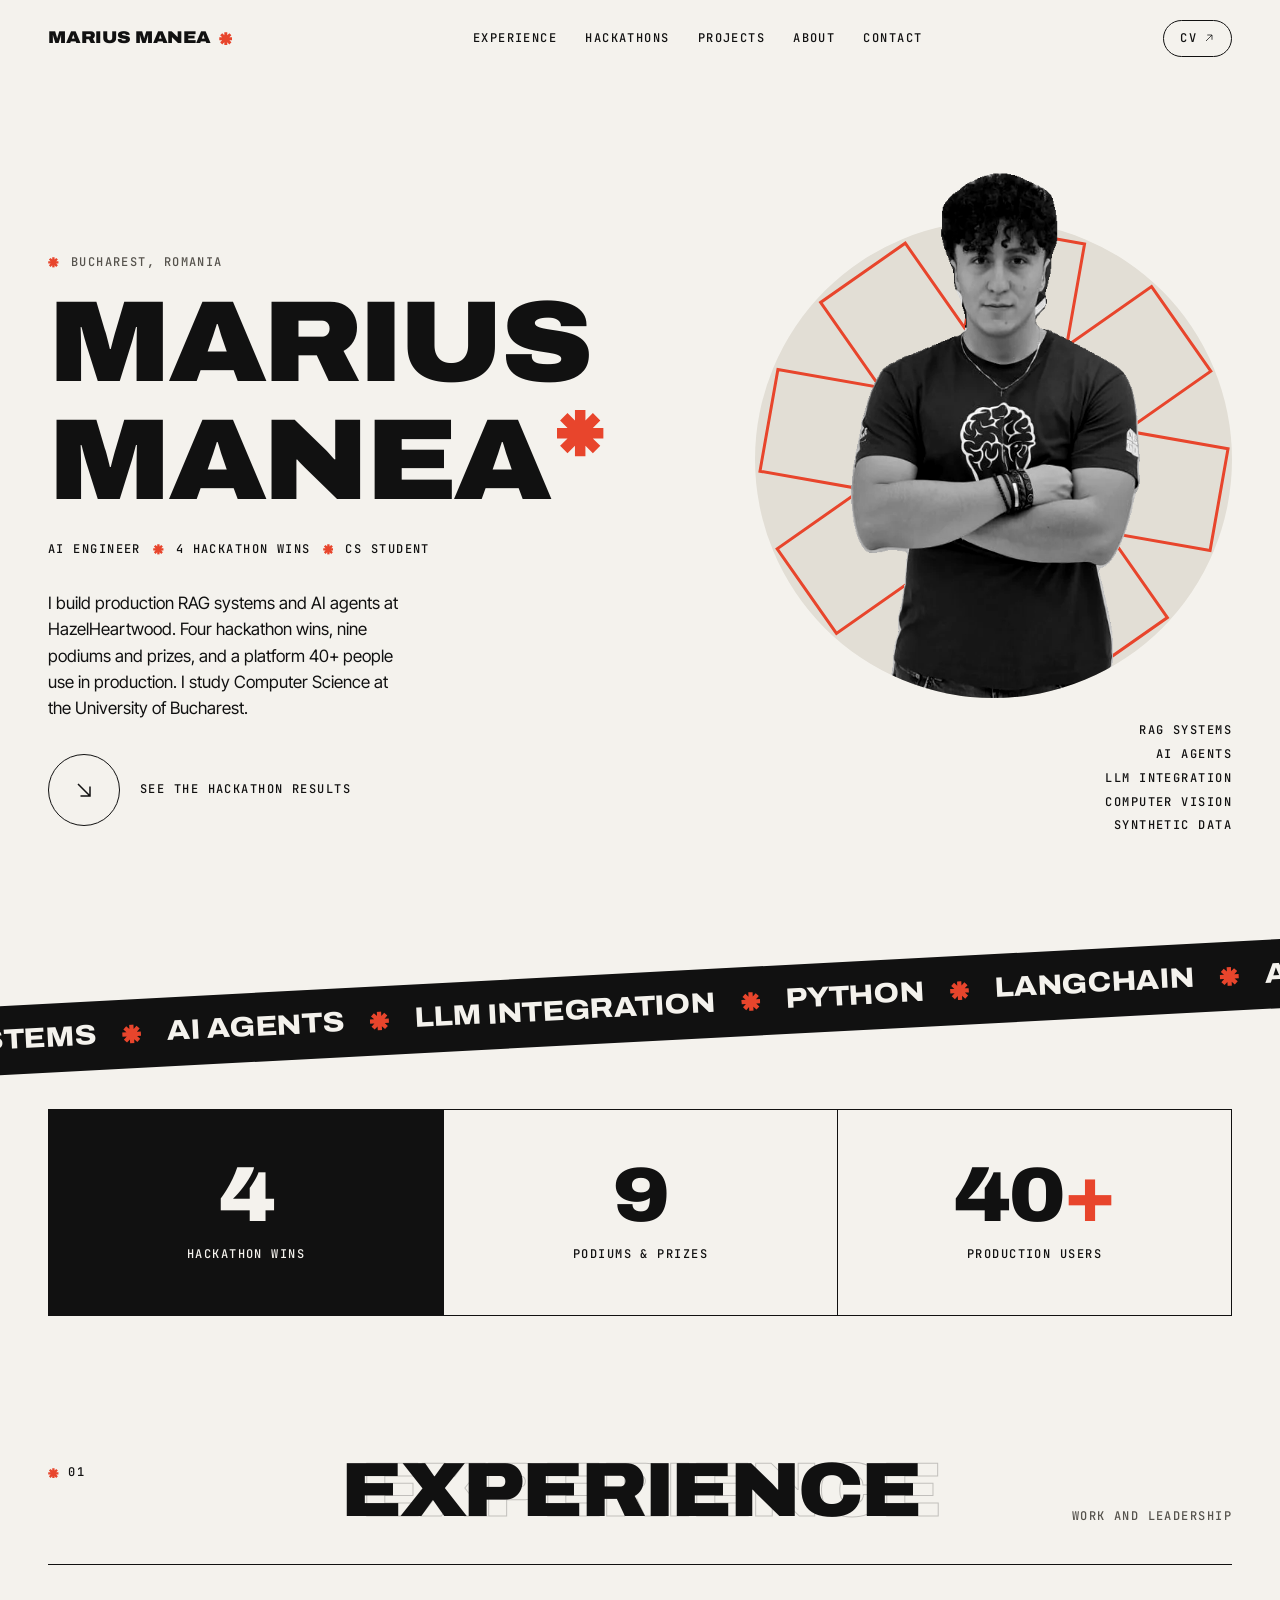
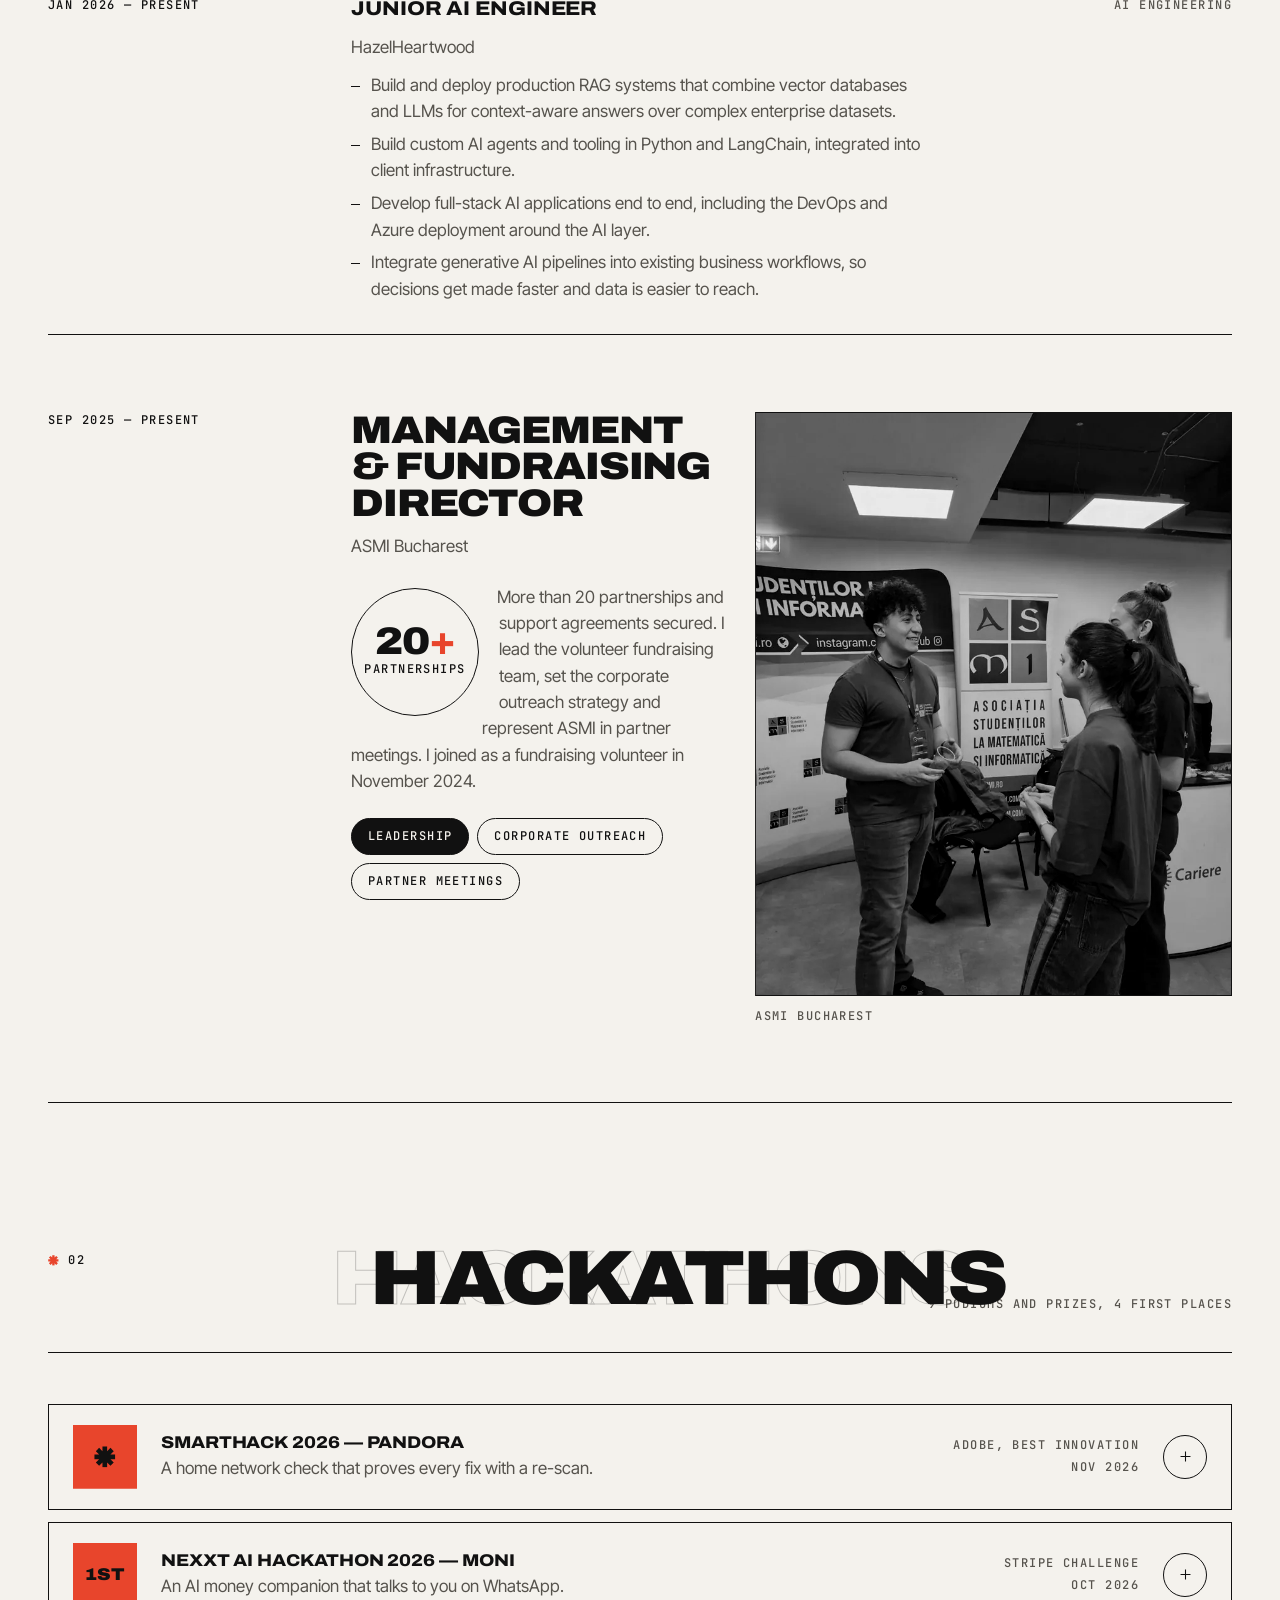
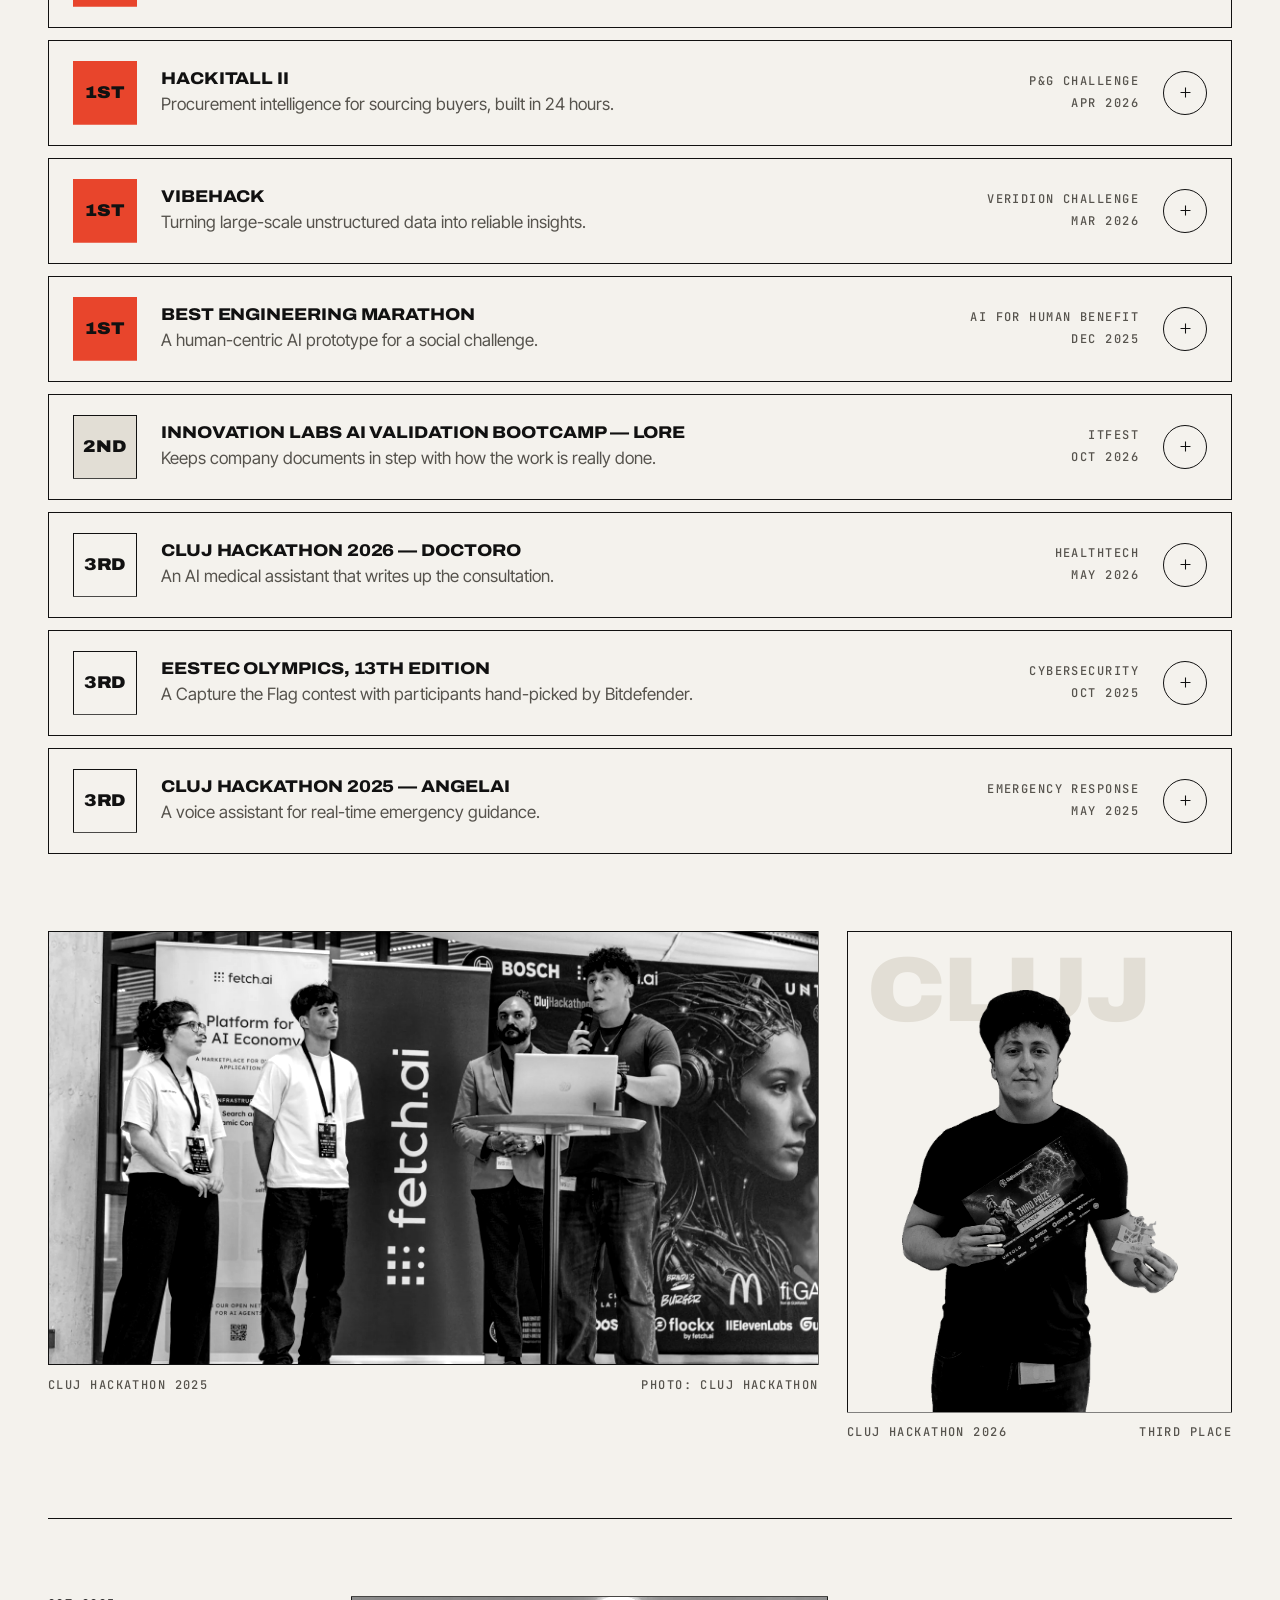
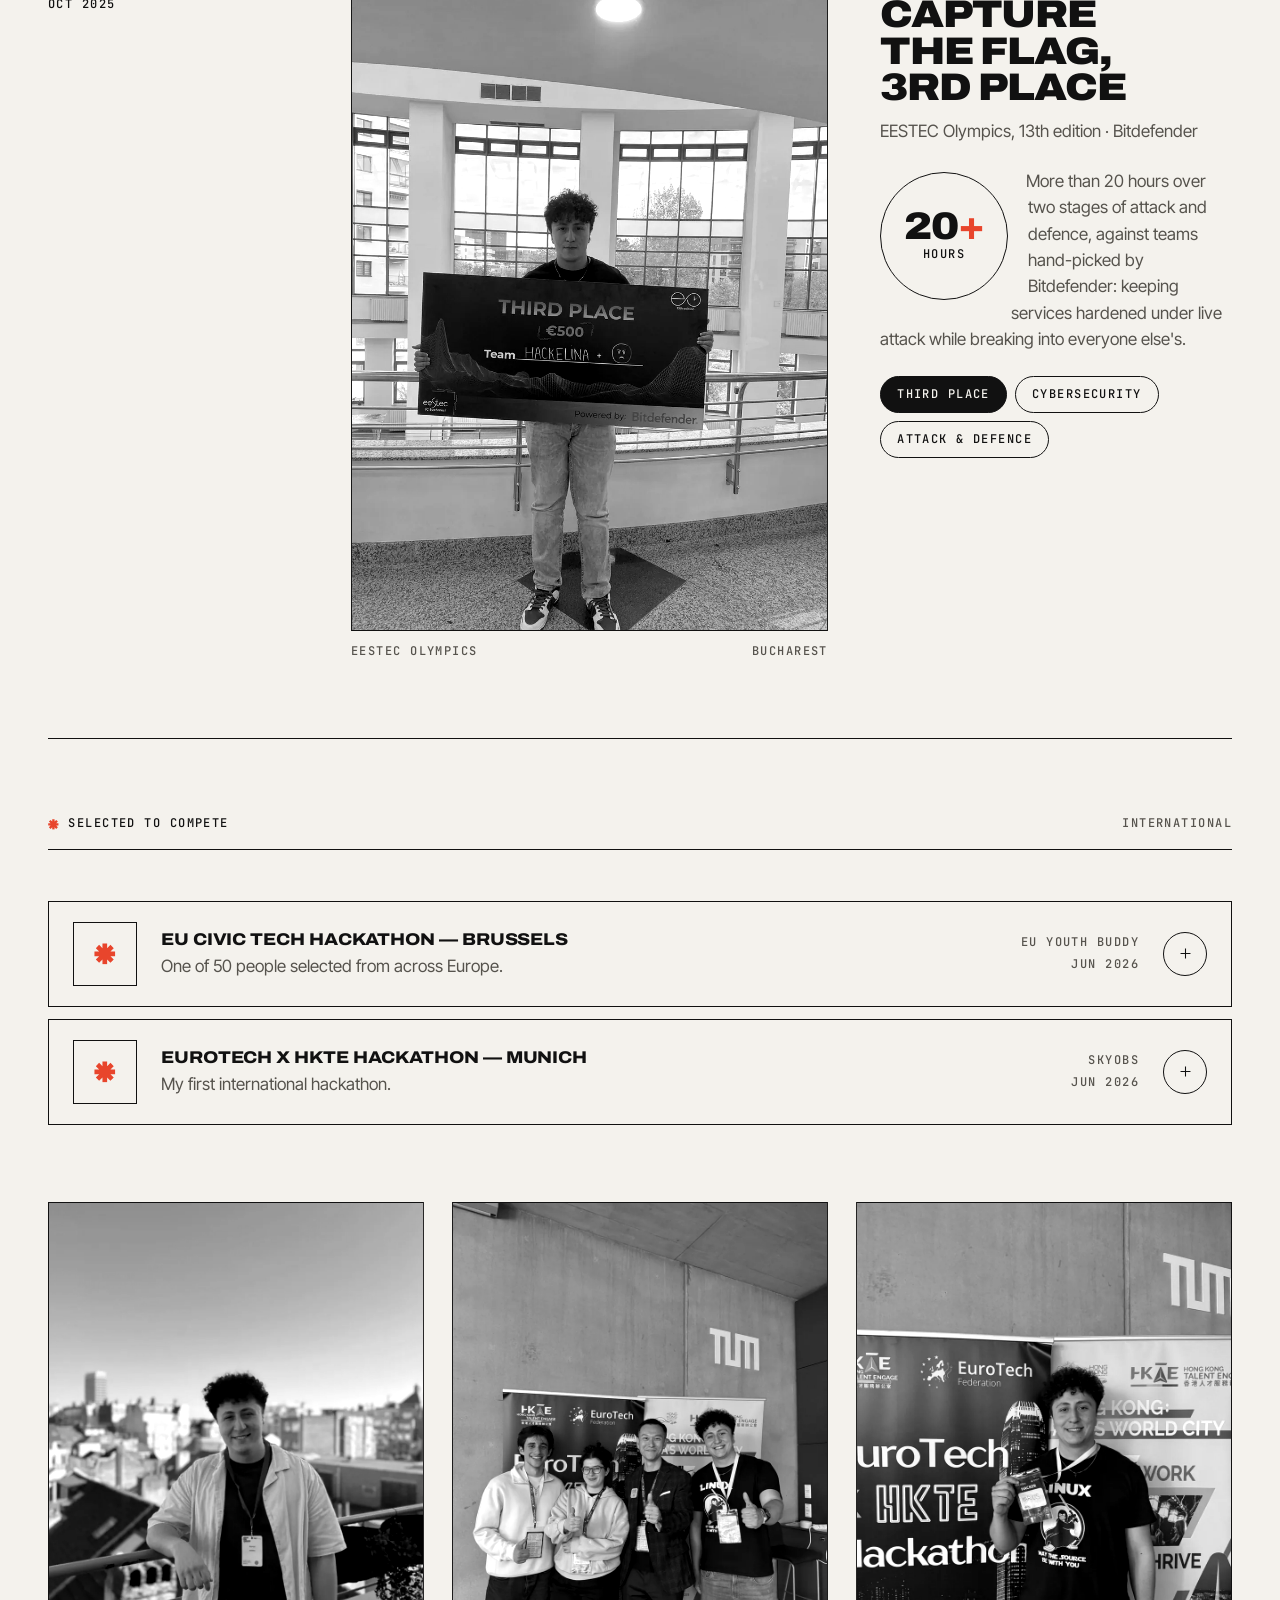
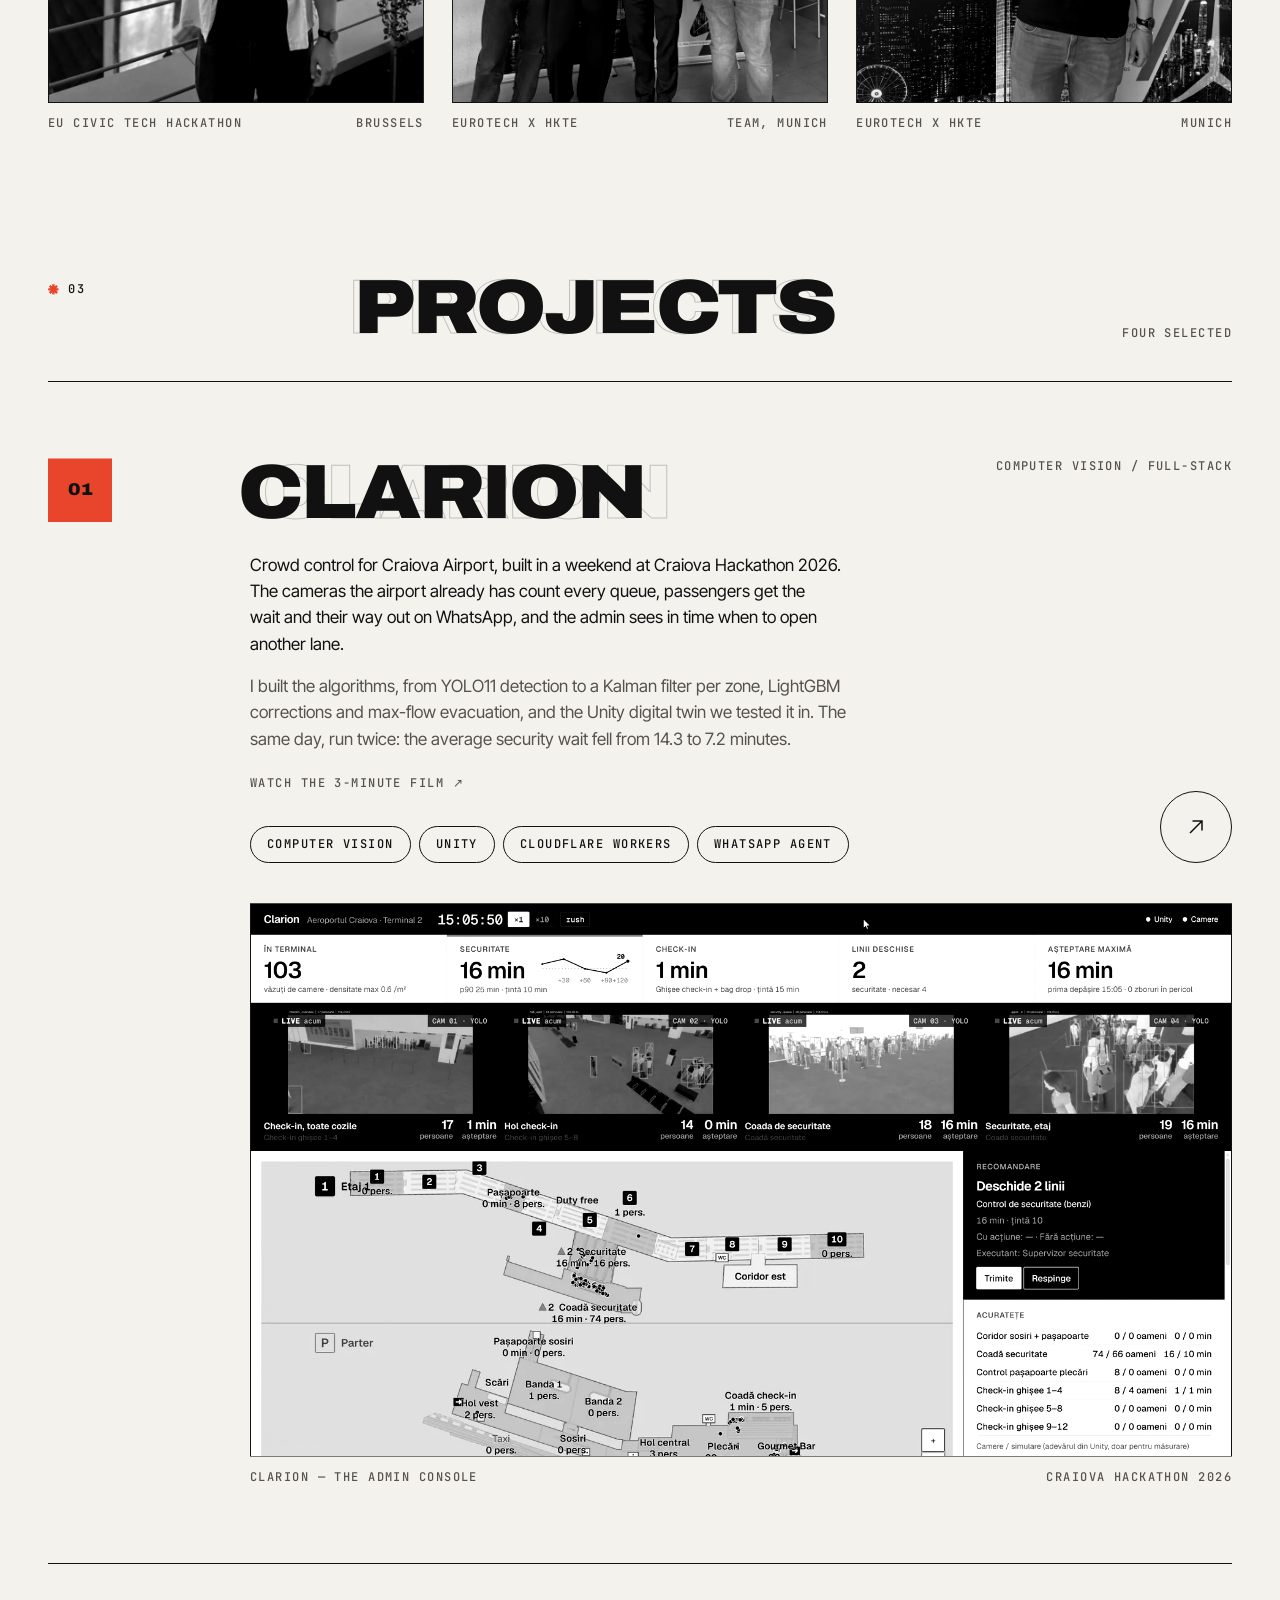
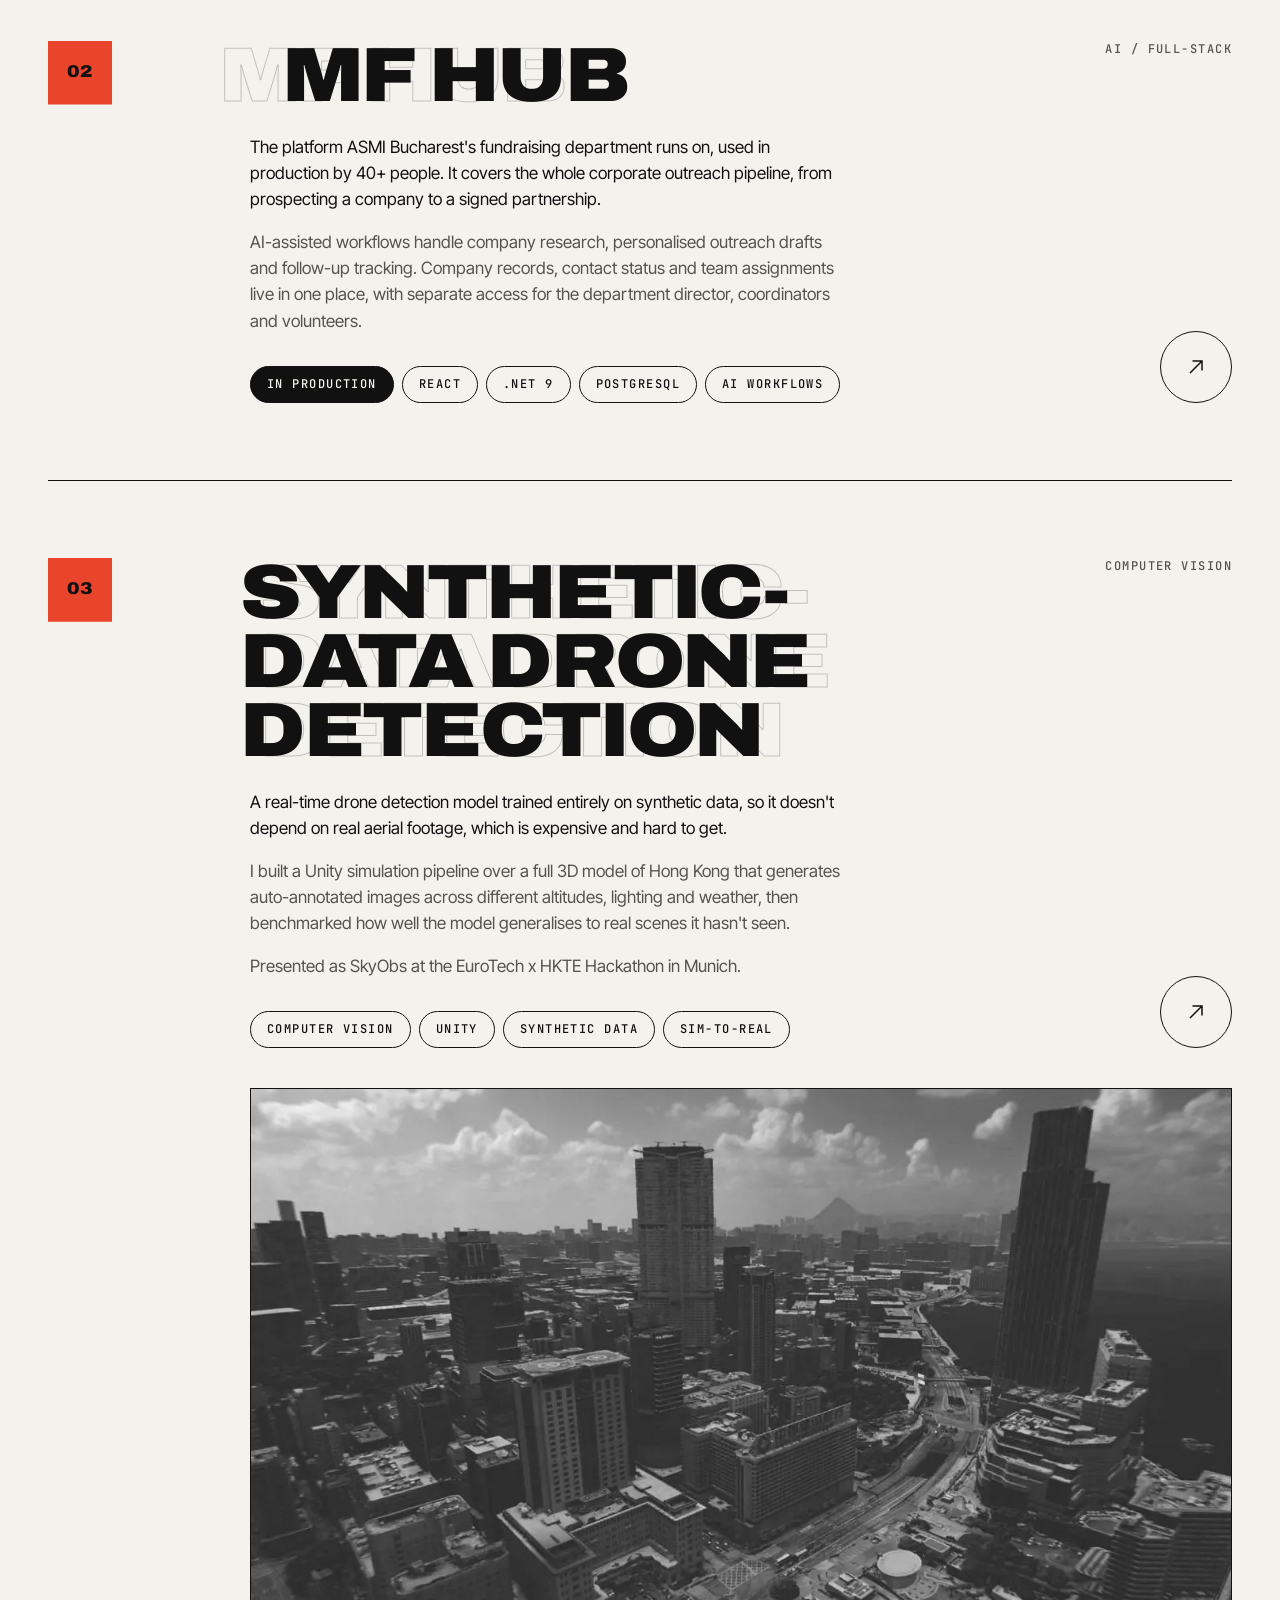
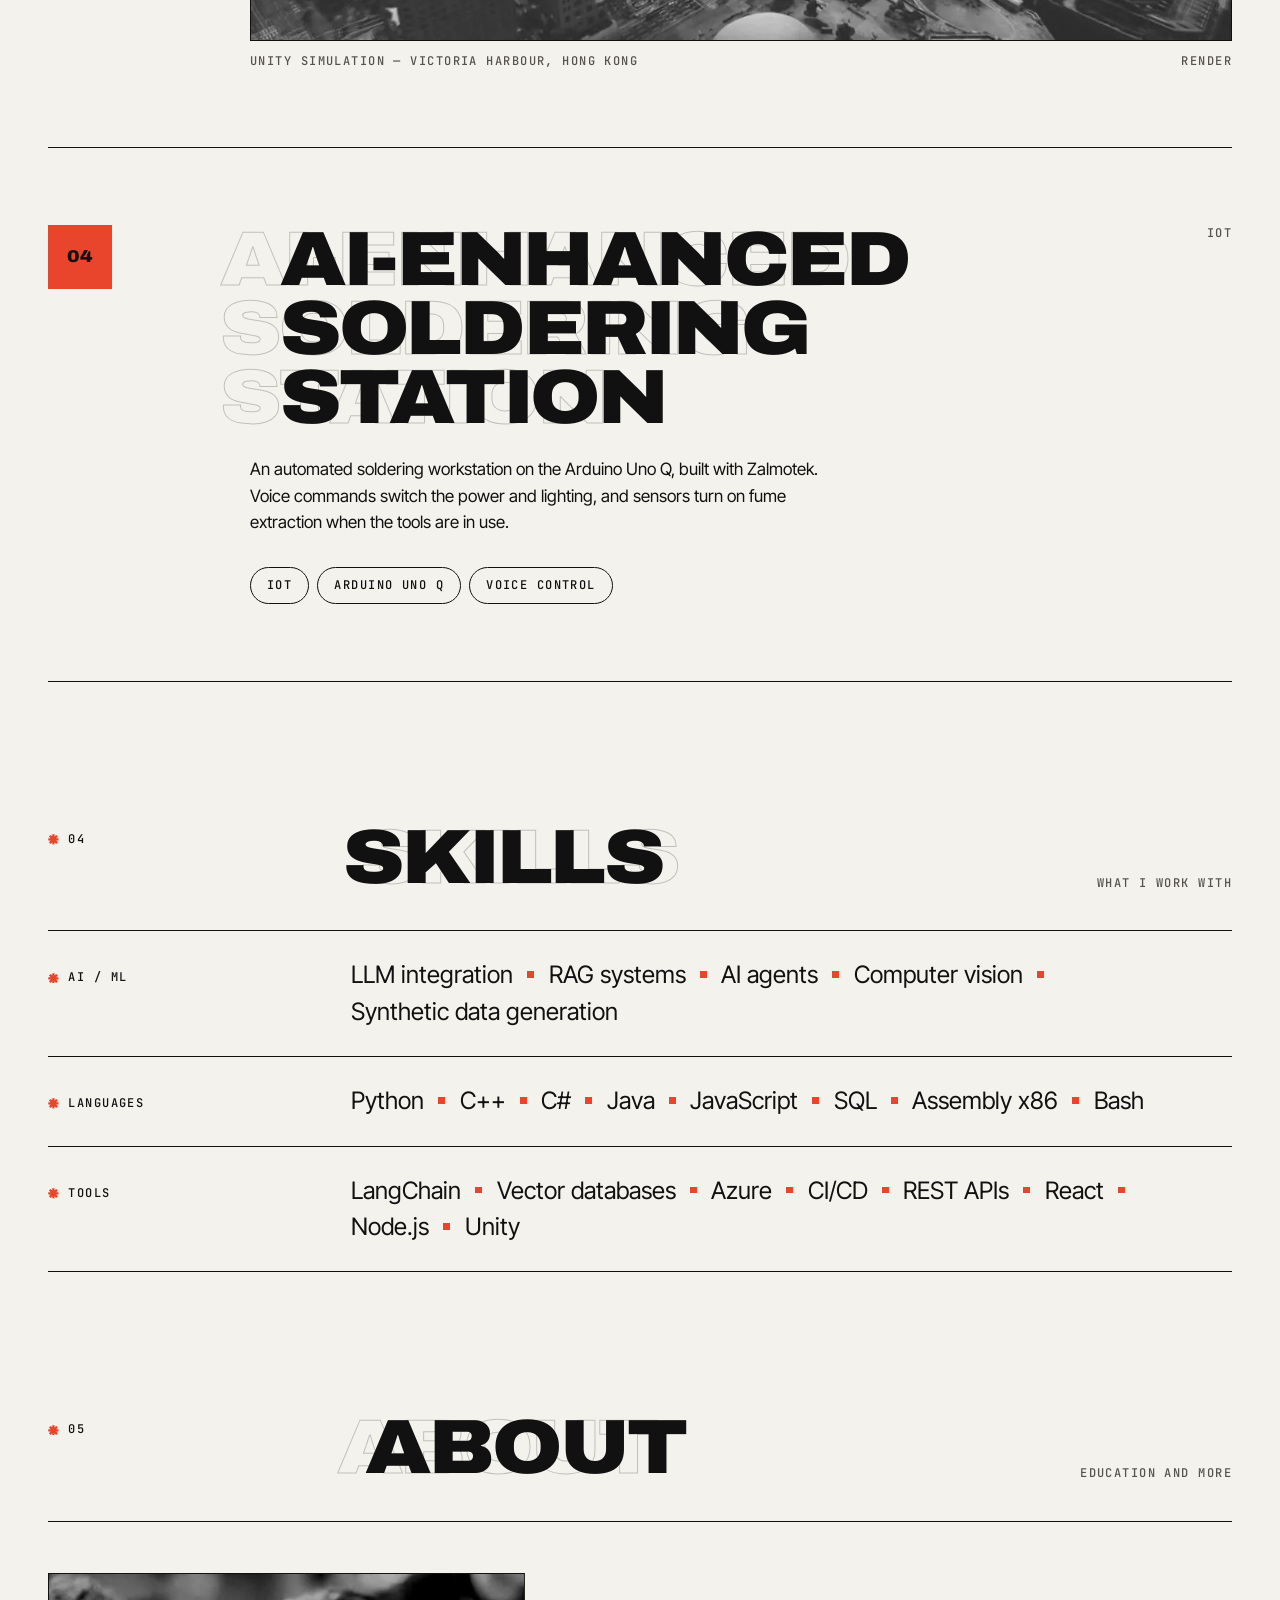
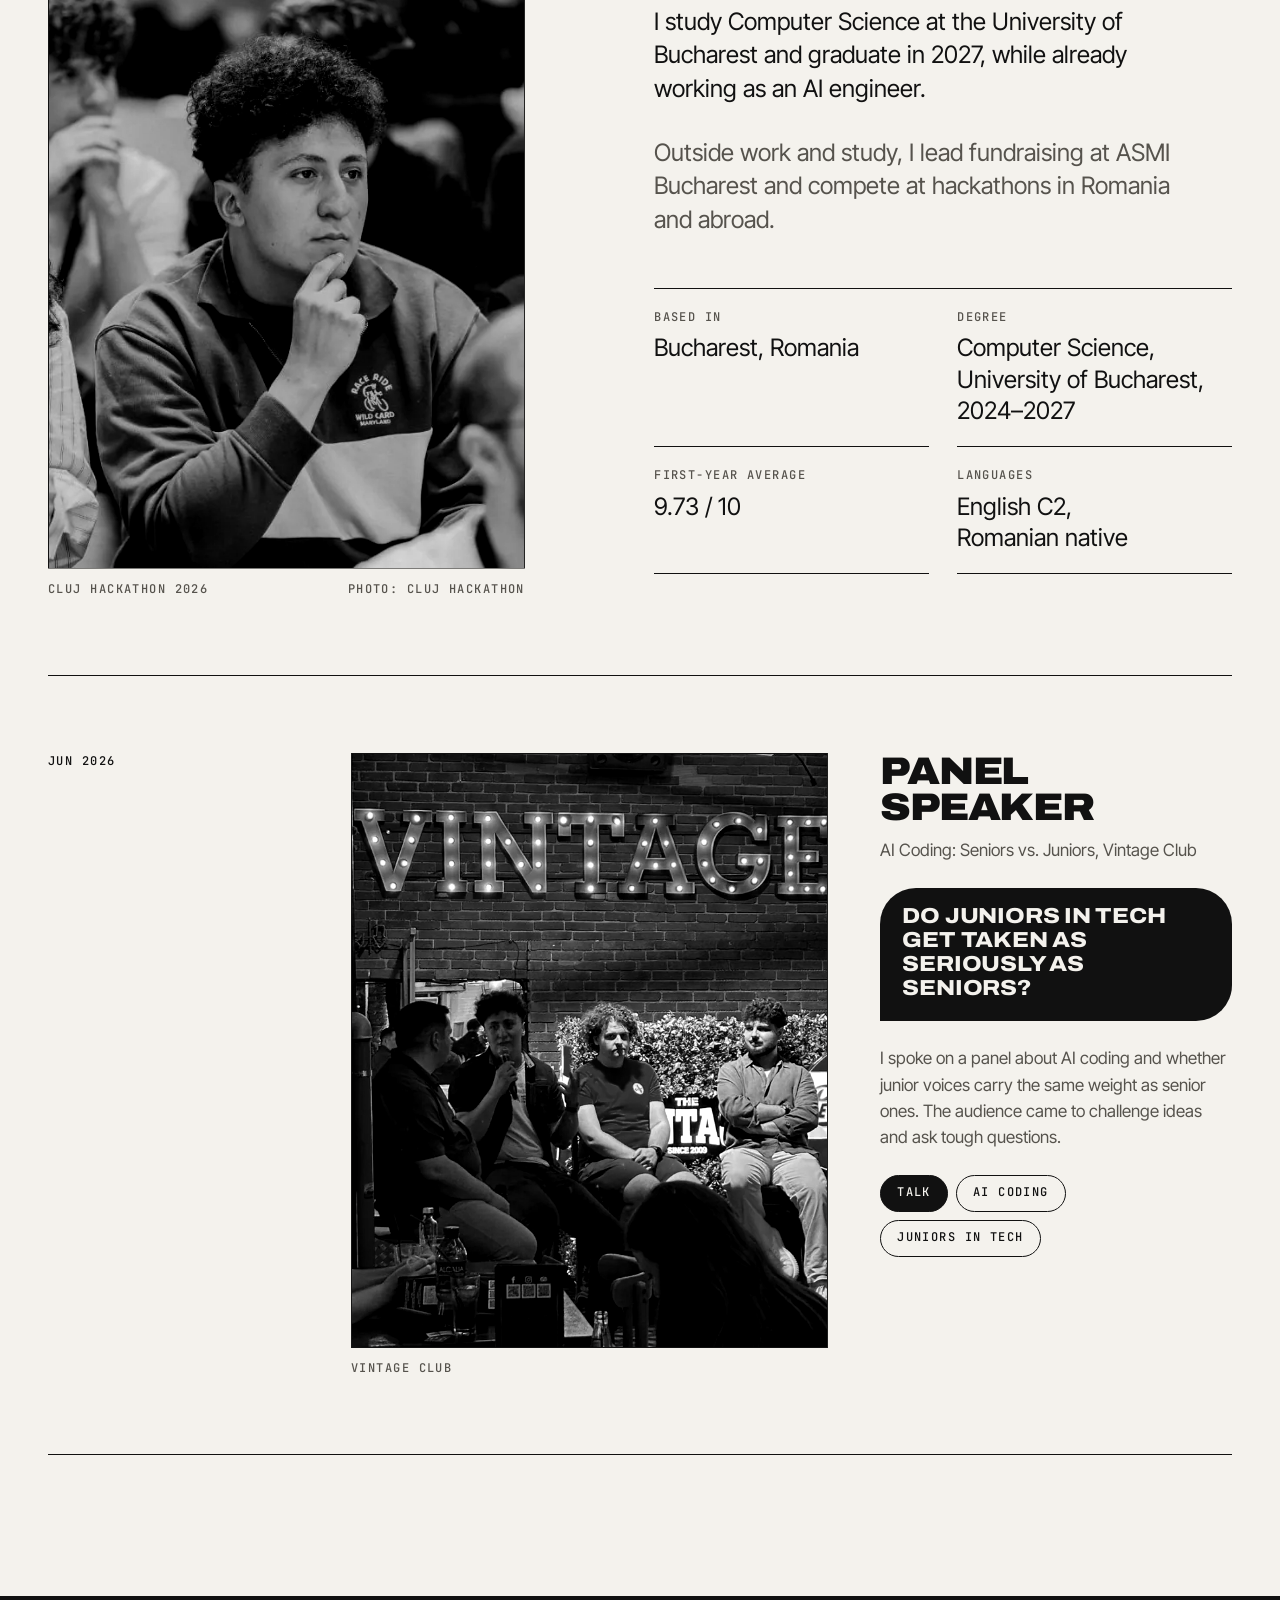
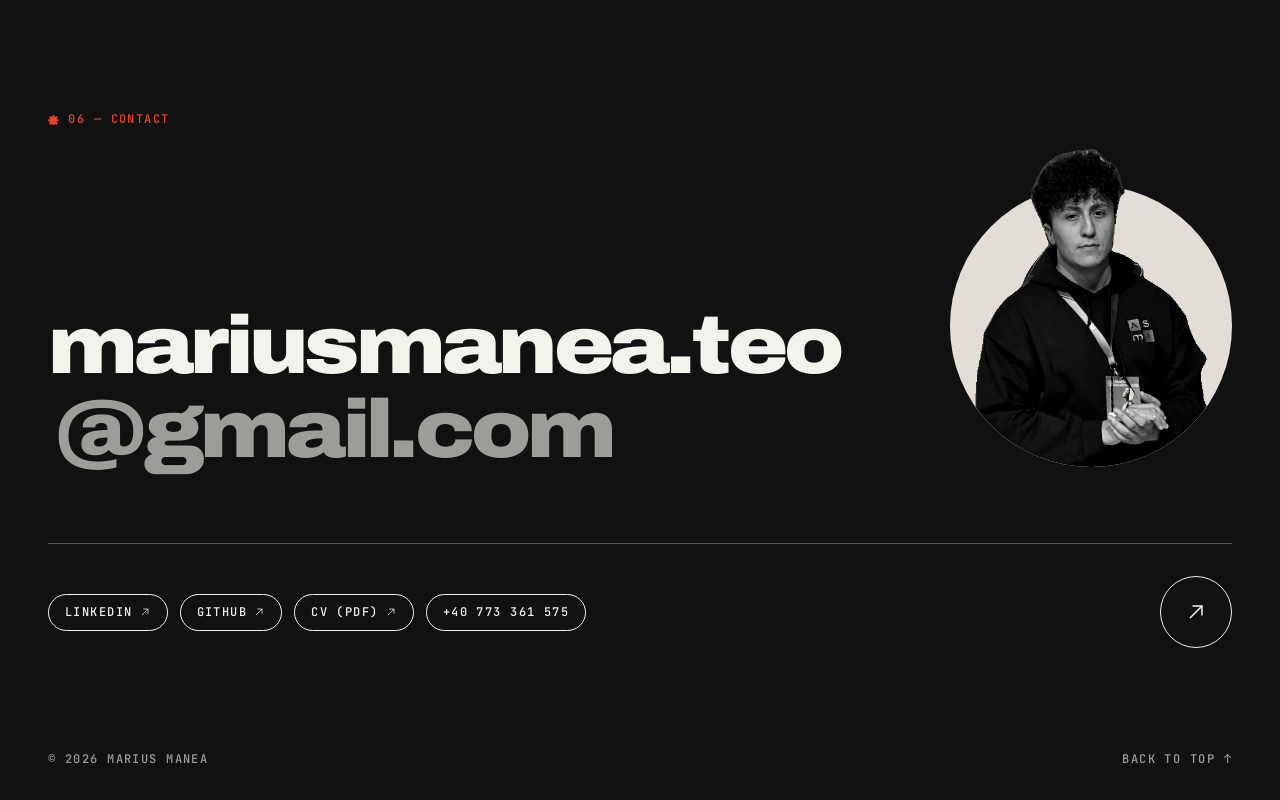
==== commit 99777a61: "Add the SmartHack, NEXXT and ITFest results and the Clarion project" ====
--- a/index.html
+++ b/index.html
@@ -4,18 +4,18 @@
   <meta charset="utf-8">
   <meta name="viewport" content="width=device-width, initial-scale=1">
   <title>Marius Manea — AI Engineer in Bucharest</title>
-  <meta name="description" content="Junior AI Engineer at HazelHeartwood building production RAG systems and AI agents. Three hackathon wins, six podiums. Computer Science, University of Bucharest.">
+  <meta name="description" content="Junior AI Engineer at HazelHeartwood building production RAG systems and AI agents. Four hackathon wins, nine podiums and prizes. Computer Science, University of Bucharest.">
   <meta name="theme-color" content="#f4f2ed">
   <link rel="canonical" href="https://marius0g.github.io/">
   <meta property="og:type" content="website">
   <meta property="og:url" content="https://marius0g.github.io/">
   <meta property="og:title" content="Marius Manea — AI Engineer">
-  <meta property="og:description" content="RAG systems, AI agents and hackathon builds. Six podiums, three first places.">
+  <meta property="og:description" content="RAG systems, AI agents and hackathon builds. Nine podiums and prizes, four first places.">
   <link rel="icon" href="assets/favicon.svg" type="image/svg+xml">
   <link rel="preload" href="assets/fonts/archivo.woff2" as="font" type="font/woff2" crossorigin>
   <link rel="preload" href="assets/fonts/inter-tight.woff2" as="font" type="font/woff2" crossorigin>
   <link rel="preload" href="assets/fonts/jetbrains-mono.woff2" as="font" type="font/woff2" crossorigin>
-  <link rel="stylesheet" href="style.css?v=3">
+  <link rel="stylesheet" href="style.css?v=4">
   <script>document.documentElement.classList.replace('no-js', 'js'); if (!matchMedia('(prefers-reduced-motion: reduce)').matches) document.documentElement.classList.add('motion');</script>
   <script src="script.js?v=2" defer></script>
 </head>
@@ -79,11 +79,11 @@
         <p class="hero__roles label">
           <span>AI Engineer</span>
           <svg class="star" aria-hidden="true" focusable="false"><use href="#i-star"/></svg>
-          <span>3 hackathon wins</span>
+          <span>4 hackathon wins</span>
           <svg class="star" aria-hidden="true" focusable="false"><use href="#i-star"/></svg>
           <span>CS Student</span>
         </p>
-        <p class="hero__lede">I build production RAG systems and AI agents at HazelHeartwood. Three hackathon wins, six podiums, and a platform 40+ people use in production. I study Computer Science at the University of Bucharest.</p>
+        <p class="hero__lede">I build production RAG systems and AI agents at HazelHeartwood. Four hackathon wins, nine podiums and prizes, and a platform 40+ people use in production. I study Computer Science at the University of Bucharest.</p>
         <div class="hero__actions">
           <a class="btn-circle" href="#experience" aria-label="Scroll to Experience">
             <svg class="icon" aria-hidden="true" focusable="false"><use href="#i-arrow-se"/></svg>
@@ -152,8 +152,8 @@
     <!-- Numbers -->
     <div class="stats-wrap wrap">
       <ul class="stats" aria-label="In numbers" data-reveal="stats">
-        <li class="stat stat--ink"><span class="stat__num display">3</span><span class="label">Hackathon wins</span></li>
-        <li class="stat"><span class="stat__num display">6</span><span class="label">Hackathon podiums</span></li>
+        <li class="stat stat--ink"><span class="stat__num display">4</span><span class="label">Hackathon wins</span></li>
+        <li class="stat"><span class="stat__num display">9</span><span class="label">Podiums &amp; prizes</span></li>
         <li class="stat"><span class="stat__num display">40<span>+</span></span><span class="label">Production users</span></li>
       </ul>
     </div>
@@ -218,10 +218,41 @@
       <header class="section__head" data-reveal="head">
         <p class="section__index label"><svg class="star" aria-hidden="true" focusable="false"><use href="#i-star"/></svg> 02</p>
         <h2 class="section__title display" id="hackathons-title" data-drift data-ghost="Hackathons"><span class="mask"><span class="mask__inner">Hackathons</span></span></h2>
-        <p class="section__aside label">6 podiums, 3 first places</p>
+        <p class="section__aside label">9 podiums and prizes, 4 first places</p>
       </header>
 
       <div class="awards">
+        <details class="award" data-reveal>
+          <summary class="award__summary">
+            <span class="place place--prize" aria-label="Special prize"><svg class="star" aria-hidden="true"><use href="#i-star"/></svg></span>
+            <span class="award__text">
+              <span class="award__title">SmartHack 2026 — Pandora</span>
+              <span class="award__line">A home network check that proves every fix with a re-scan.</span>
+            </span>
+            <span class="award__meta label"><span>Adobe, Best Innovation</span><span>Nov 2026</span></span>
+            <span class="toggle" aria-hidden="true"><svg class="icon"><use href="#i-plus"/></svg></span>
+          </summary>
+          <div class="award__body">
+            <p>Adobe's Best Innovation Prize, won in a team of five at a hackathon sponsored by Jane Street, PPC, R Systems, ING Hubs, Siemens, SIE and Adobe. Pandora finds the open ports on a home network, explains each risk in plain language and proves every fix by scanning again. It shipped in a 3D-printed ESP32 box, my first hardware project.</p>
+          </div>
+        </details>
+
+        <details class="award" data-reveal>
+          <summary class="award__summary">
+            <span class="place" aria-label="First place">1st</span>
+            <span class="award__text">
+              <span class="award__title">NEXXT AI Hackathon 2026 — Moni</span>
+              <span class="award__line">An AI money companion that talks to you on WhatsApp.</span>
+            </span>
+            <span class="award__meta label"><span>Stripe challenge</span><span>Oct 2026</span></span>
+            <span class="toggle" aria-hidden="true"><svg class="icon"><use href="#i-plus"/></svg></span>
+          </summary>
+          <div class="award__body">
+            <p>The only first prize in Stripe's challenge, at a hackathon of more than 60 teams, in a team of five. Moni reads real bank accounts and helps you reach a savings goal over WhatsApp. I built its browser extension, which shows at checkout on eMAG, Fashion Days, Temu and other stores what a purchase means for your goal, and the WhatsApp webhook.</p>
+            <a class="link label" href="https://joinmoni.tech" target="_blank" rel="noopener">joinmoni.tech ↗</a>
+          </div>
+        </details>
+
         <details class="award" data-reveal>
           <summary class="award__summary">
             <span class="place" aria-label="First place">1st</span>
@@ -264,6 +295,21 @@
           </summary>
           <div class="award__body">
             <p>Designed and prototyped an AI solution to a social challenge, combining rapid prototyping with user-centred design under competition constraints.</p>
+          </div>
+        </details>
+
+        <details class="award" data-reveal>
+          <summary class="award__summary">
+            <span class="place place--second" aria-label="Second place">2nd</span>
+            <span class="award__text">
+              <span class="award__title">Innovation Labs AI Validation Bootcamp — Lore</span>
+              <span class="award__line">Keeps company documents in step with how the work is really done.</span>
+            </span>
+            <span class="award__meta label"><span>ITFest</span><span>Oct 2026</span></span>
+            <span class="toggle" aria-hidden="true"><svg class="icon"><use href="#i-plus"/></svg></span>
+          </summary>
+          <div class="award__body">
+            <p>Lore watches Teams and Slack, notices when daily practice drifts away from the company's documents and proposes the edit to the document's owner, with the evidence next to it. We backtested it on a public company handbook's real history: 24 of the 25 pages it flagged were later corrected by the company itself, after a median of 263 days. Second place, in a team of two, earned us a spot at the Innovation Labs hackathon.</p>
           </div>
         </details>
 
@@ -440,11 +486,42 @@
       <header class="section__head" data-reveal="head">
         <p class="section__index label"><svg class="star" aria-hidden="true" focusable="false"><use href="#i-star"/></svg> 03</p>
         <h2 class="section__title display" id="projects-title" data-drift data-ghost="Projects"><span class="mask"><span class="mask__inner">Projects</span></span></h2>
-        <p class="section__aside label">Three selected</p>
+        <p class="section__aside label">Four selected</p>
       </header>
 
+      <article class="project" id="project-clarion" data-reveal>
+        <p class="project__num" aria-hidden="true">01</p>
+        <div class="project__main">
+          <h3 class="project__title display" data-drift data-ghost="Clarion">Clarion</h3>
+          <p class="project__desc">Crowd control for Craiova Airport, built in a weekend at Craiova Hackathon 2026. The cameras the airport already has count every queue, passengers get the wait and their way out on WhatsApp, and the admin sees in time when to open another lane.</p>
+          <p class="project__desc">I built the algorithms, from YOLO11 detection to a Kalman filter per zone, LightGBM corrections and max-flow evacuation, and the Unity digital twin we tested it in. The same day, run twice: the average security wait fell from 14.3 to 7.2 minutes.</p>
+          <p class="project__desc"><a class="link label" href="clarion/">Watch the 3-minute film ↗</a></p>
+          <ul class="tags label" aria-label="Stack">
+            <li class="tag">Computer vision</li>
+            <li class="tag">Unity</li>
+            <li class="tag">Cloudflare Workers</li>
+            <li class="tag">WhatsApp agent</li>
+          </ul>
+        </div>
+        <div class="project__side">
+          <p class="label">Computer vision / Full-stack</p>
+          <a class="btn-circle" href="https://github.com/Marius0G/clarion" target="_blank" rel="noopener" aria-label="Clarion on GitHub">
+            <svg class="icon" aria-hidden="true" focusable="false"><use href="#i-arrow-ne"/></svg>
+          </a>
+        </div>
+        <figure class="project__media photo" data-reveal="media">
+          <div class="photo__frame">
+            <picture>
+              <source srcset="assets/img/clarion-console.webp" type="image/webp">
+              <img src="assets/img/clarion-console.jpg" width="1600" height="900" loading="lazy" alt="The Clarion admin console: live waits per queue, four camera feeds with people detected, the map of Terminal 2 and the advice to open two more security lanes">
+            </picture>
+          </div>
+          <figcaption class="label"><span>Clarion — the admin console</span><span>Craiova Hackathon 2026</span></figcaption>
+        </figure>
+      </article>
+
       <article class="project" data-reveal>
-        <p class="project__num" aria-hidden="true">01</p>
+        <p class="project__num" aria-hidden="true">02</p>
         <div class="project__main">
           <h3 class="project__title display" data-drift data-ghost="MF Hub">MF Hub</h3>
           <p class="project__desc">The platform ASMI Bucharest's fundraising department runs on, used in production by 40+ people. It covers the whole corporate outreach pipeline, from prospecting a company to a signed partnership.</p>
@@ -466,7 +543,7 @@
       </article>
 
       <article class="project" id="project-drone" data-reveal>
-        <p class="project__num" aria-hidden="true">02</p>
+        <p class="project__num" aria-hidden="true">03</p>
         <div class="project__main">
           <h3 class="project__title display" data-drift data-ghost="Synthetic-data drone detection">Synthetic-data drone detection</h3>
           <p class="project__desc">A real-time drone detection model trained entirely on synthetic data, so it doesn't depend on real aerial footage, which is expensive and hard to get.</p>
@@ -497,7 +574,7 @@
       </article>
 
       <article class="project" data-reveal>
-        <p class="project__num" aria-hidden="true">03</p>
+        <p class="project__num" aria-hidden="true">04</p>
         <div class="project__main">
           <h3 class="project__title display" data-drift data-ghost="AI-enhanced soldering station">AI-enhanced soldering station</h3>
           <p class="project__desc">An automated soldering workstation on the Arduino Uno Q, built with Zalmotek. Voice commands switch the power and lighting, and sensors turn on fume extraction when the tools are in use.</p>
--- a/style.css
+++ b/style.css
@@ -1084,6 +1084,18 @@
   height: 1.35rem;
 }
 
+.place--second {
+  border: var(--line);
+  background: var(--disc);
+}
+
+/* A special prize: the accent block of a win, with the star in ink */
+.place--prize .star {
+  width: 1.35rem;
+  height: 1.35rem;
+  fill: var(--ink);
+}
+
 .award__text {
   grid-area: text;
 }
